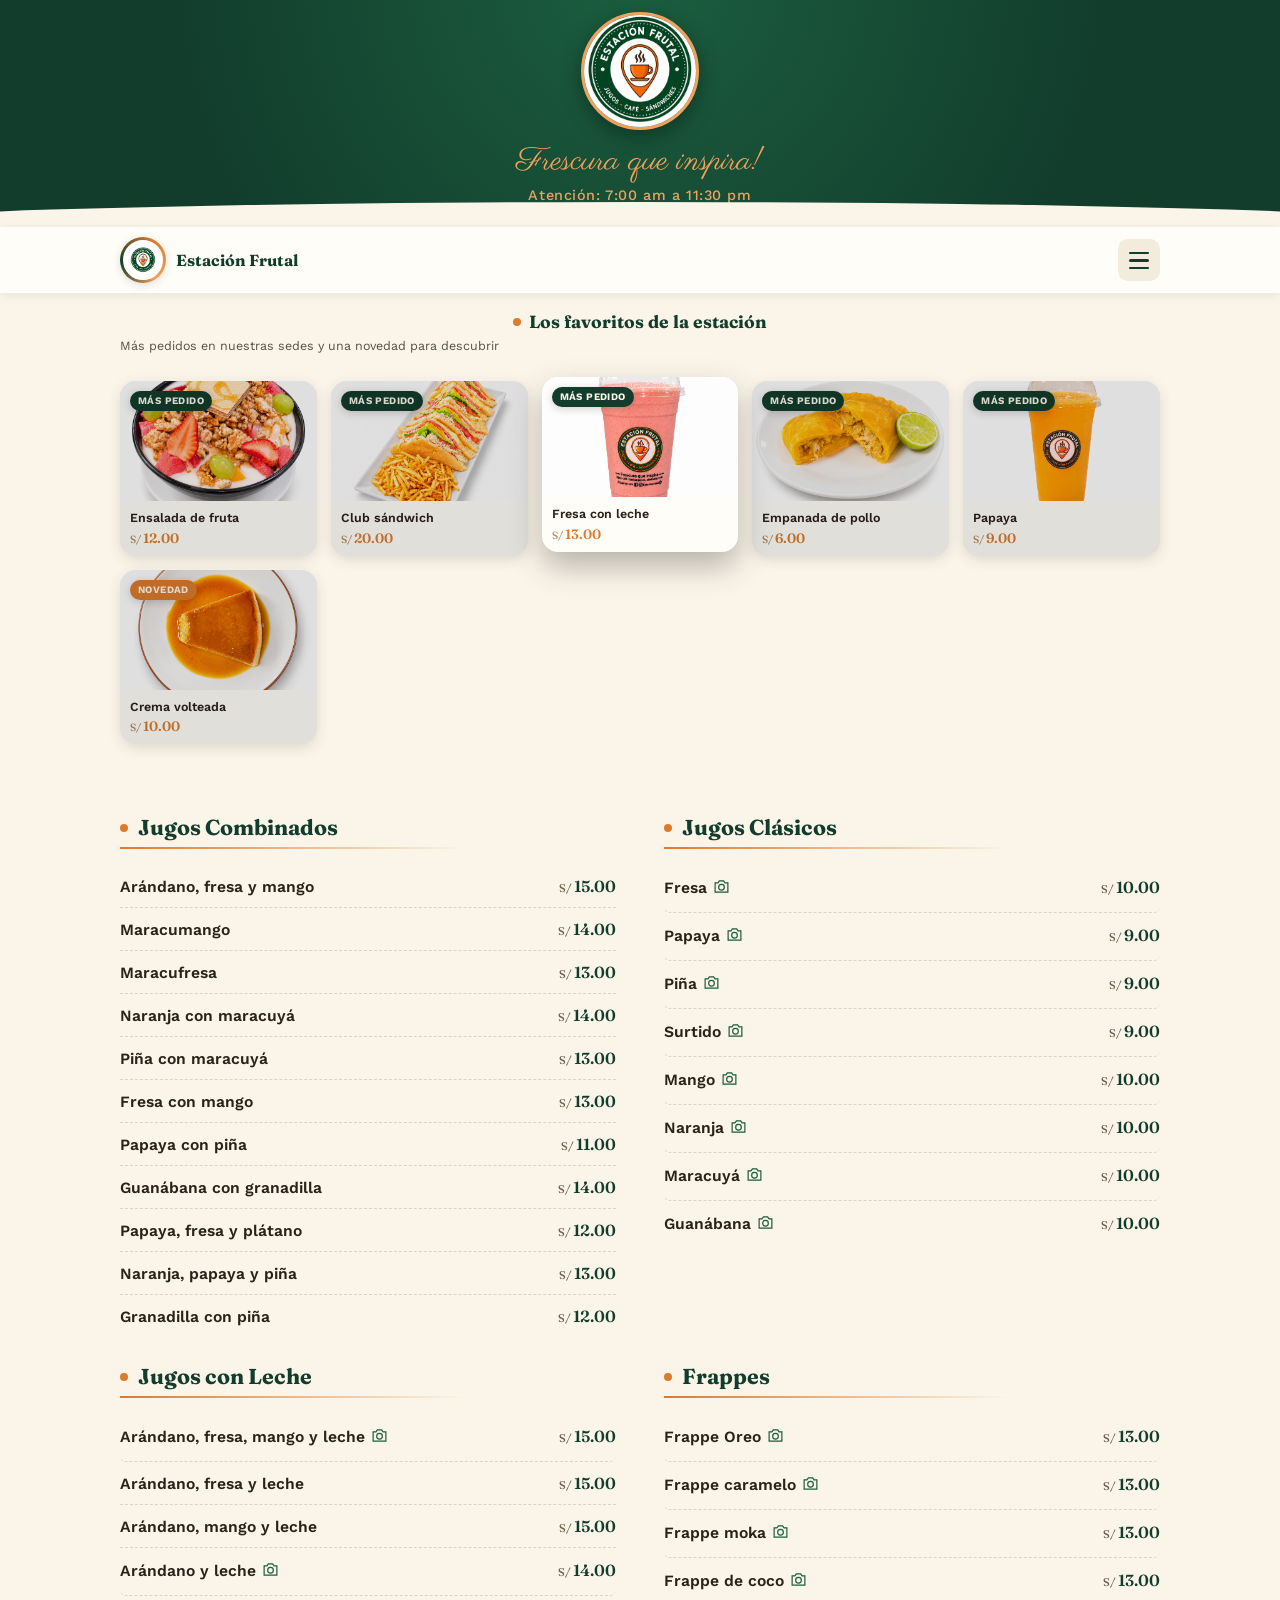
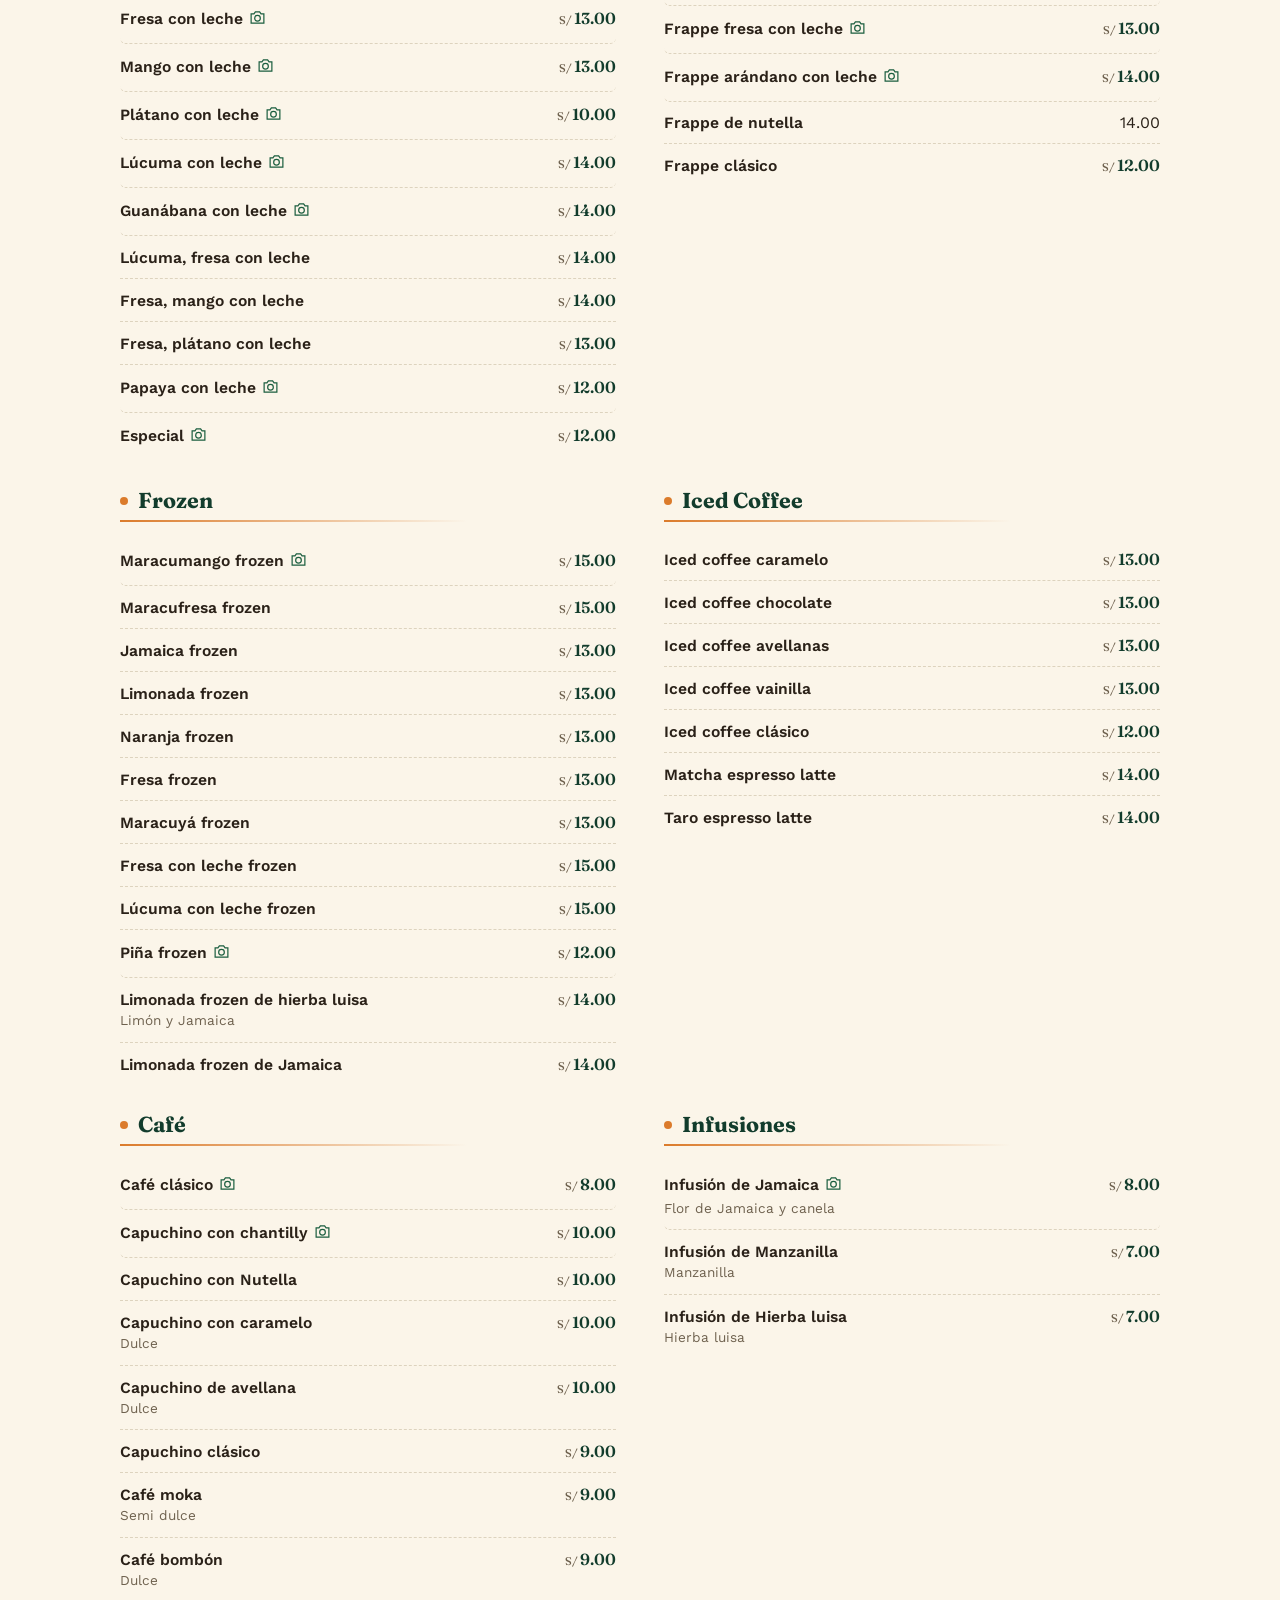
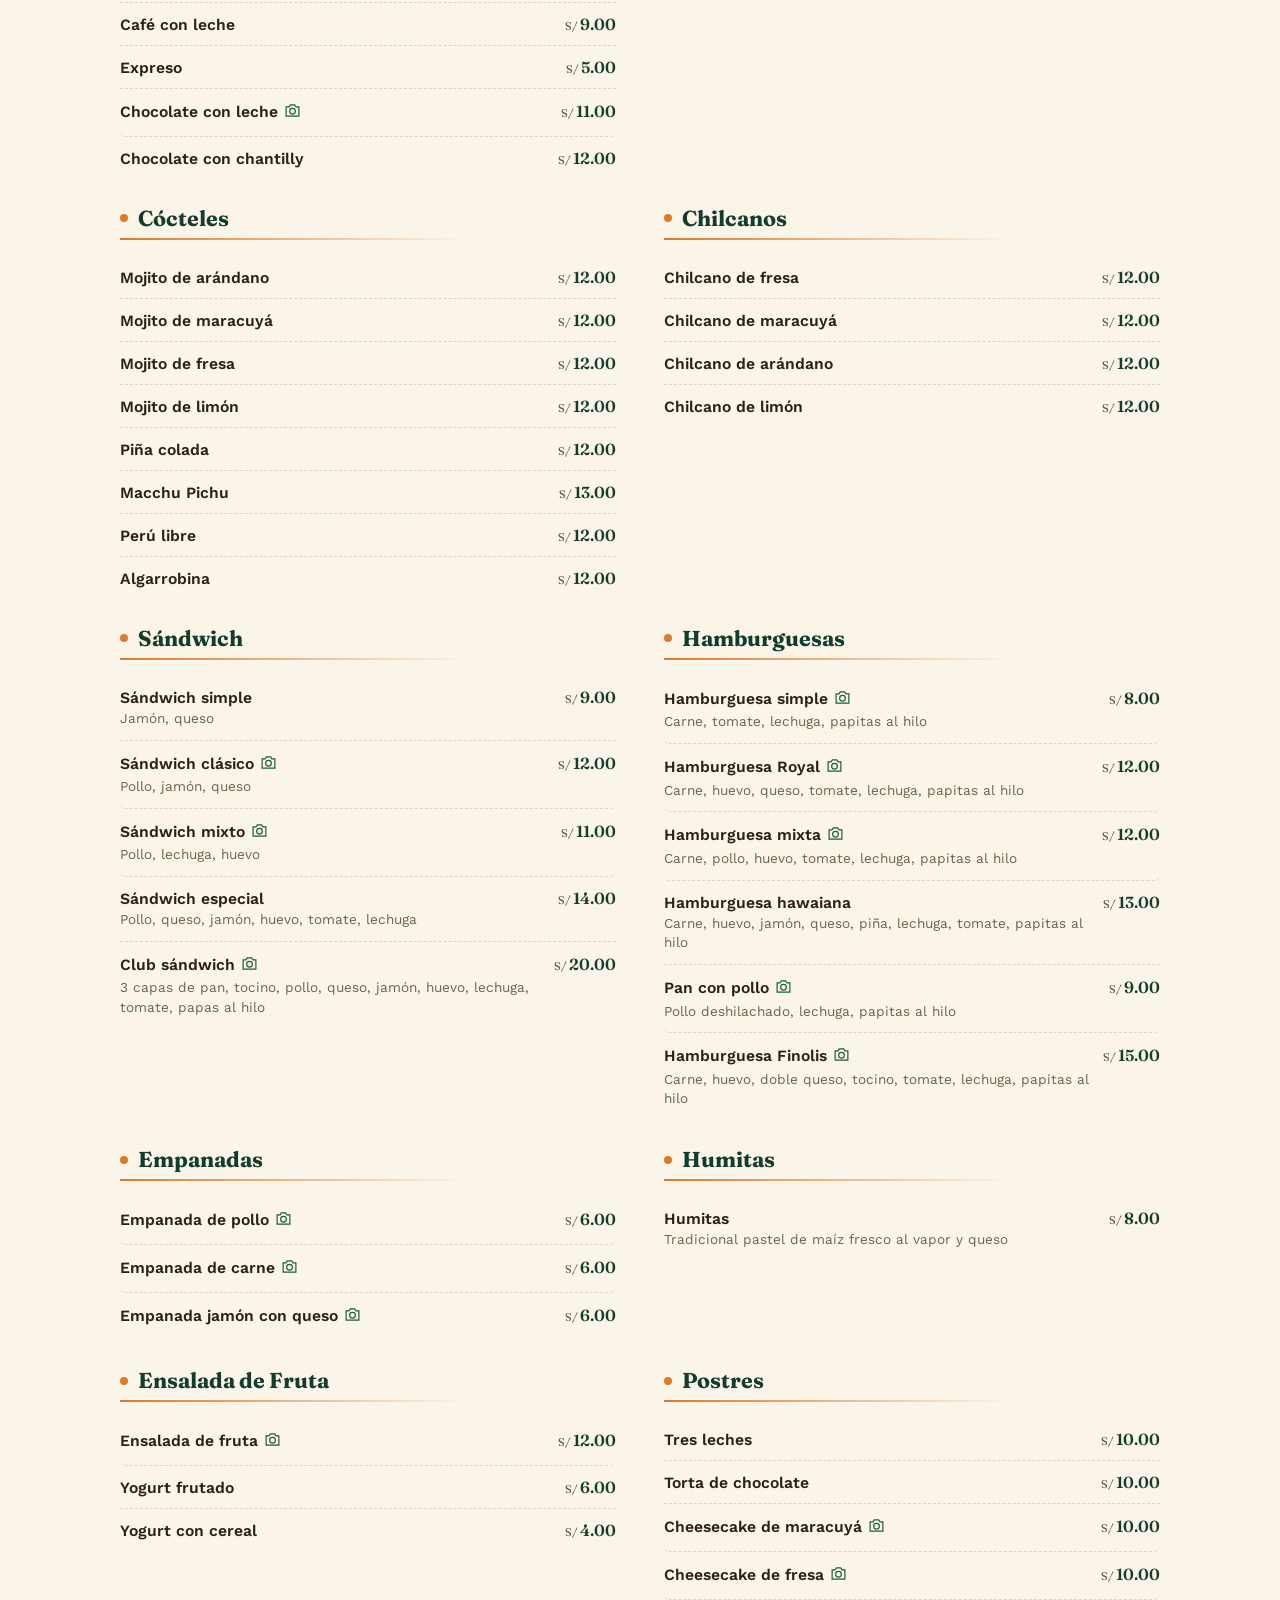
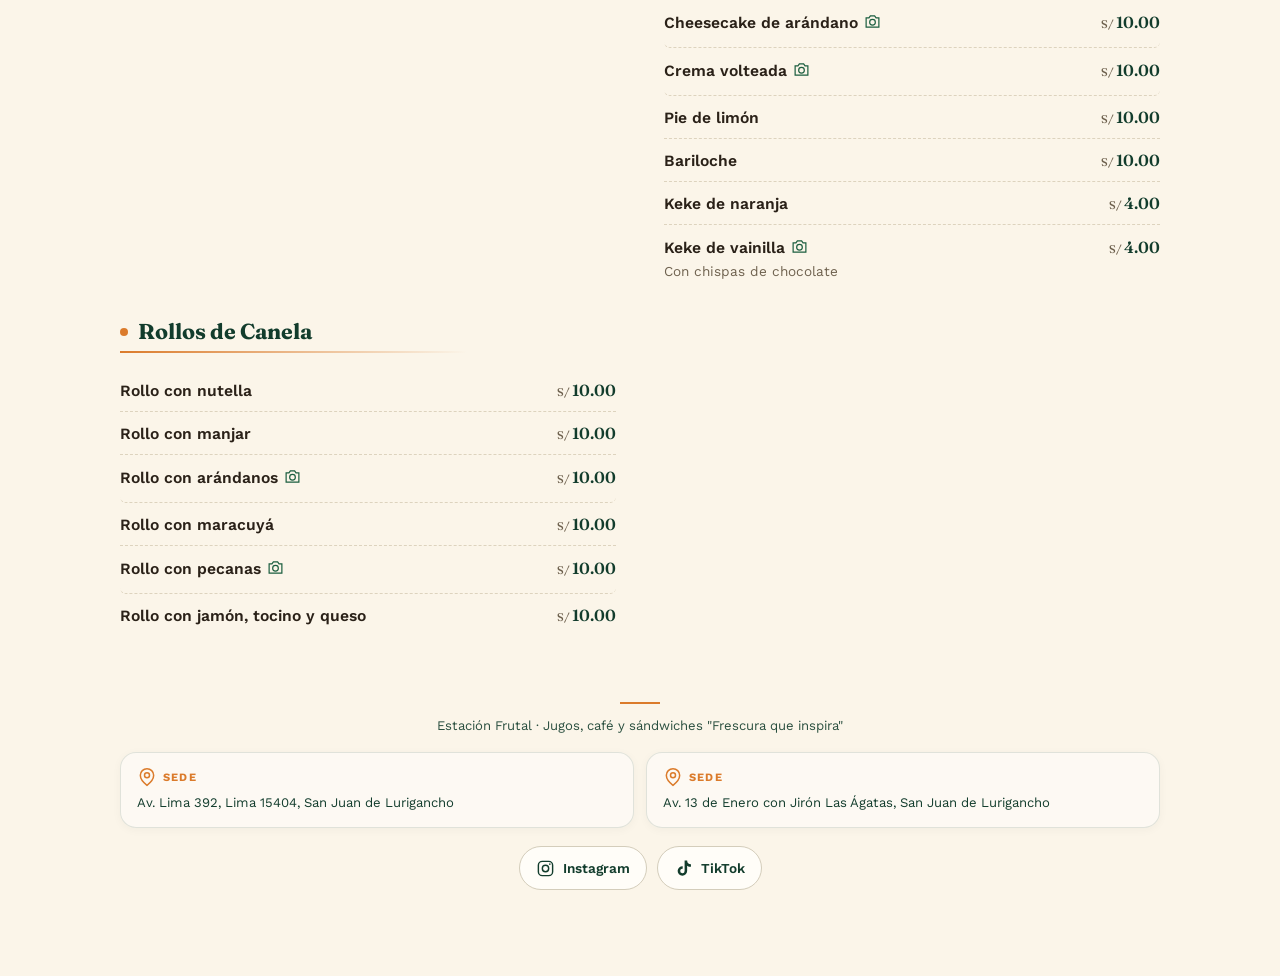
==== index.html @ 09338b0a "Destacados" ====
<!DOCTYPE html>
<html lang="es">
<head>
<meta charset="UTF-8">
<meta name="viewport" content="width=device-width, initial-scale=1.0">
<title>Estación Frutal — Menú</title>
<link rel="preconnect" href="https://fonts.googleapis.com">
<link rel="preconnect" href="https://fonts.gstatic.com" crossorigin>
<link href="https://fonts.googleapis.com/css2?family=Parisienne&family=Fraunces:ital,opsz,wght@0,9..144,400;0,9..144,600;0,9..144,700;1,9..144,500&family=Work+Sans:wght@400;500;600;700&display=swap" rel="stylesheet">
<link rel="stylesheet" href="menu.css">
</head>
<body>

<div class="hero">
  <img src="logo.jpeg" alt="Estación Frutal">
  <!-- <h1>Estación Frutal</h1> -->
  <p class="tag">Frescura que inspira!</p>
  <p class="hours">Atención: 7:00 am a 11:30 pm</p>
</div>

<div class="topbar">
  <div class="brand">
    <button class="highlights-launcher" id="openHighlights" type="button" aria-label="Abrir productos destacados de Estación Frutal" aria-haspopup="dialog" aria-controls="highlightsDialog" aria-expanded="false" title="Productos destacados"><img src="logo.jpeg" alt=""></button>
    <span>Estación Frutal</span>
  </div>
  <button class="hamburger" id="hamburgerBtn" aria-label="Abrir menú de categorías" aria-expanded="false" aria-controls="menuDrawer">
    <span></span><span></span><span></span>
  </button>
</div>

<div class="menu-overlay" id="menuOverlay"></div>

<aside class="menu-drawer" id="menuDrawer" role="dialog" aria-modal="true" aria-label="Categorías" inert>
  <div class="menu-drawer-head">
    <span>Categorías</span>
    <button id="closeDrawerBtn" aria-label="Cerrar menú">&times;</button>
  </div>
  <nav id="catnav">
    <div class="group-label">Bebidas</div>
    <a href="#jugos-combinados">Jugos Combinados</a>
    <a href="#jugos-clasicos">Jugos Clásicos</a>
    <a href="#jugos-leche">Jugos con Leche</a>
    <a href="#frappes">Frappes</a>
    <a href="#frozen">Frozen</a>
    <a href="#iced-coffee">Iced Coffee</a>
    <a href="#cafe">Café</a>
    <a href="#infusiones">Infusiones</a>
    <!-- <a href="#limonadas">Limonadas</a> -->
    <a href="#cocteles">Cócteles</a>
    <a href="#chilcanos">Chilcanos</a>
    <div class="group-label">Comida</div>
    <a href="#sandwich">Sándwich</a>
    <a href="#hamburguesas">Hamburguesas</a>
    <a href="#empanadas">Empanadas</a>
    <a href="#humitas">Humitas</a>
    <a href="#ensaladas">Ensaladas de Frutas</a>
    <div class="group-label">Dulces</div>
    <a href="#postres">Postres</a>
    <a href="#rollos">Rollos de Canela</a>
  </nav>
</aside>
<!-- Carrusel -->
<section class="carousel-section" aria-label="Más pedidos y una novedad">
  <h2>Los favoritos de la estación</h2>
  <p class="carousel-caption">Más pedidos en nuestras sedes y una novedad para descubrir</p>
  <div class="carousel">
    <div class="carousel-track" id="recoTrack">
      <a class="carousel-card" href="#ensaladas">
        <span class="carousel-card-badge" aria-hidden="true">Más pedido</span>
        <img src="./img/ensaladas/ensalada_fruta.png" alt="Ensalada de fruta">
        <div class="carousel-card-info">
          <div class="carousel-card-name">Ensalada de fruta</div>
          <div class="carousel-card-price">12.00</div>
        </div>
      </a>
      <a class="carousel-card" href="#sandwich">
        <span class="carousel-card-badge" aria-hidden="true">Más pedido</span>
        <img src="./img/sandwich/club_sandwich.png" alt="Club sándwich">
        <div class="carousel-card-info">
          <div class="carousel-card-name">Club sándwich</div>
          <div class="carousel-card-price">20.00</div>
        </div>
      </a>
      <a class="carousel-card" href="#jugos-leche">
        <span class="carousel-card-badge" aria-hidden="true">Más pedido</span>
        <img src="./img/jugos_con_leche/fresa_leche.png" alt="Fresa con leche">
        <div class="carousel-card-info">
          <div class="carousel-card-name">Fresa con leche</div>
          <div class="carousel-card-price">13.00</div>
        </div>
      </a>
      <a class="carousel-card" href="#empanadas">
        <span class="carousel-card-badge" aria-hidden="true">Más pedido</span>
        <img src="./img/empanadas/empanada_pollo.png" alt="Empanada de pollo">
        <div class="carousel-card-info">
          <div class="carousel-card-name">Empanada de pollo</div>
          <div class="carousel-card-price">6.00</div>
        </div>
      </a>
      <a class="carousel-card" href="#jugos-clasicos">
        <span class="carousel-card-badge" aria-hidden="true">Más pedido</span>
        <img src="./img/jugos_clasicos/papaya.png" alt="Papaya">
        <div class="carousel-card-info">
          <div class="carousel-card-name">Papaya</div>
          <div class="carousel-card-price">9.00</div>
        </div>
      </a>
      <a class="carousel-card" href="#postres">
        <span class="carousel-card-badge is-new" aria-hidden="true">Novedad</span>
        <img src="./img/postres/crema_volteada.png" alt="Crema volteada">
        <div class="carousel-card-info">
          <div class="carousel-card-name">Crema volteada</div>
          <div class="carousel-card-price">10.00</div>
        </div>
      </a>
    </div>
    <div class="carousel-dots" id="recoDots"></div>
  </div>
</section>

<main>

<section class="category" id="jugos-combinados">
  <h2>Jugos Combinados</h2>
  <div class="divider"></div>
  <!-- Arandano, Fresa y Mango -->
  <div class="item">
  <div class="item-info"><div class="item-name">Arándano, fresa y mango</div></div>
  <div class="item-price">15.00</div>
</div>
<!-- Maracumango -->
  <div class="item">
    <div class="item-info"><div class="item-name">Maracumango</div></div>
    <div class="item-price">14.00</div>
  </div>
  <!-- Maracufresa -->
  <div class="item">
    <div class="item-info"><div class="item-name">Maracufresa</div></div>
    <div class="item-price">13.00</div>
  </div>
  <div class="item">
    <div class="item-info"><div class="item-name">Naranja con maracuyá</div></div>
    <div class="item-price">14.00</div>
  </div>
  <div class="item">
    <div class="item-info"><div class="item-name">Piña con maracuyá</div></div>
    <div class="item-price">13.00</div>
  </div>
  <div class="item">
    <div class="item-info"><div class="item-name">Fresa con mango</div></div>
    <div class="item-price">13.00</div>
  </div>
  <div class="item">
    <div class="item-info"><div class="item-name">Papaya con piña</div></div>
    <div class="item-price">11.00</div>
  </div>
  <div class="item">
    <div class="item-info"><div class="item-name">Guanábana con granadilla</div></div>
    <div class="item-price">14.00</div>
  </div>
  <div class="item">
    <div class="item-info"><div class="item-name">Papaya, fresa y plátano</div></div>
    <div class="item-price">12.00</div>
  </div>
  <div class="item">
    <div class="item-info"><div class="item-name">Naranja, papaya y piña</div></div>
    <div class="item-price">13.00</div>
  </div>
  <div class="item">
    <div class="item-info"><div class="item-name">Granadilla con piña</div></div>
    <div class="item-price">12.00</div>
  </div>
</section>

<section class="category" id="jugos-clasicos">
  <h2>Jugos Clásicos</h2>
  <div class="divider"></div>
  <div class="item item-preview" data-images="img/jugos_clasicos/fresa.png">
    <div class="item-info"><div class="item-name">Fresa</div></div>
    <div class="item-price">10.00</div>
  </div>
  <div class="item item-preview" data-images="img/jugos_clasicos/papaya.png">
    <div class="item-info"><div class="item-name">Papaya</div></div>
    <div class="item-price">9.00</div>
  </div>
  <div class="item item-preview" data-images="img/jugos_clasicos/pina.png">
    <div class="item-info"><div class="item-name">Piña</div></div>
    <div class="item-price">9.00</div>
  </div>
  <div class="item item-preview" data-images="img/jugos_clasicos/surtido.png">
    <div class="item-info"><div class="item-name">Surtido</div></div>
    <div class="item-price">9.00</div>
  </div>
  <div class="item item-preview" data-images="img/jugos_clasicos/mango.png">
    <div class="item-info"><div class="item-name">Mango</div></div>
    <div class="item-price">10.00</div>
  </div>
  <div class="item item-preview" data-images="img/jugos_clasicos/naranja.png">
    <div class="item-info"><div class="item-name">Naranja</div></div>
    <div class="item-price">10.00</div>
  </div>
  <div class="item item-preview" data-images="img/jugos_clasicos/maracuya.png">
    <div class="item-info"><div class="item-name">Maracuyá</div></div>
    <div class="item-price">10.00</div>
  </div>
  <div class="item item-preview" data-images="img/jugos_clasicos/guanabana.png">
    <div class="item-info"><div class="item-name">Guanábana</div></div>
    <div class="item-price">10.00</div>
  </div>
</section>

<section class="category" id="jugos-leche">
  <h2>Jugos con Leche</h2>
  <div class="divider"></div>
  <div class="item item-preview active" data-images="img/jugos_con_leche/arandano_fresa_mango_leche.png">
    <div class="item-info"><div class="item-name">Arándano, fresa, mango y leche</div></div>
    <div class="item-price">15.00</div>
  </div>
  <div class="item ">
    <div class="item-info"><div class="item-name">Arándano, fresa y leche</div></div>
    <div class="item-price">15.00</div>
  </div>
  <div class="item">
    <div class="item-info"><div class="item-name">Arándano, mango y leche</div></div>
    <div class="item-price">15.00</div>
  </div>
  <div class="item item-preview active" data-images="img/jugos_con_leche/arandano_leche.png">
    <div class="item-info"><div class="item-name">Arándano y leche</div></div>
    <div class="item-price">14.00</div>
  </div>
  <div class="item item-preview active" data-images="img/jugos_con_leche/fresa_leche.png">
    <div class="item-info"><div class="item-name">Fresa con leche</div></div>
    <div class="item-price">13.00</div>
  </div>
  <div class="item item-preview active" data-images="img/jugos_con_leche/mango_leche.png">
    <div class="item-info"><div class="item-name">Mango con leche</div></div>
    <div class="item-price">13.00</div>
  </div>
  <div class="item item-preview active" data-images="img/jugos_con_leche/platano_leche.png">
    <div class="item-info"><div class="item-name">Plátano con leche</div></div>
    <div class="item-price">10.00</div>
  </div>
  <div class="item item-preview active" data-images="img/jugos_con_leche/lucuma_leche.png">
    <div class="item-info"><div class="item-name">Lúcuma con leche</div></div>
    <div class="item-price">14.00</div>
  </div>
  <div class="item item-preview active" data-images="img/jugos_con_leche/guanabana_leche.png">
    <div class="item-info"><div class="item-name">Guanábana con leche</div></div>
    <div class="item-price">14.00</div>
  </div>
  <div class="item">
    <div class="item-info"><div class="item-name">Lúcuma, fresa con leche</div></div>
    <div class="item-price">14.00</div>
  </div>
  <div class="item">
    <div class="item-info"><div class="item-name">Fresa, mango con leche</div></div>
    <div class="item-price">14.00</div>
  </div>
  <div class="item">
    <div class="item-info"><div class="item-name">Fresa, plátano con leche</div></div>
    <div class="item-price">13.00</div>
  </div>
  <div class="item item-preview active" data-images="img/jugos_con_leche/papaya_leche.png">
    <div class="item-info"><div class="item-name">Papaya con leche</div></div>
    <div class="item-price">12.00</div>
  </div>
  <div class="item item-preview active" data-images="img/jugos_con_leche/especial.png">
    <div class="item-info"><div class="item-name">Especial</div></div>
    <div class="item-price">12.00</div>
  </div>
</section>

<section class="category" id="frappes">
  <h2>Frappes</h2>
  <div class="divider"></div>
  <div class="item item-preview" data-images="img/frappes/frappe_oreo.png">
    <div class="item-info"><div class="item-name">Frappe Oreo</div></div>
    <div class="item-price">13.00</div>
  </div>
  <div class="item item-preview" data-images="img/frappes/frappe_caramelo.png">
    <div class="item-info"><div class="item-name">Frappe caramelo</div></div>
    <div class="item-price">13.00</div>
  </div>
  <div class="item item-preview" data-images="img/frappes/frappe_moka.png">
    <div class="item-info"><div class="item-name">Frappe moka</div></div>
    <div class="item-price">13.00</div>
  </div>
  <div class="item item-preview" data-images="img/frappes/frappe_coco.png">
    <div class="item-info"><div class="item-name">Frappe de coco</div></div>
    <div class="item-price">13.00</div>
  </div>
  <div class="item item-preview" data-images="img/frappes/frappe_fresa_leche.png">
    <div class="item-info"><div class="item-name">Frappe fresa con leche</div></div>
    <div class="item-price">13.00</div>
  </div>
  <div class="item item-preview" data-images="img/frappes/frappe_arandano_leche.png">
    <div class="item-info"><div class="item-name">Frappe arándano con leche</div></div>
    <div class="item-price">14.00</div>
  </div>
  <div class="item">
    <div class="item-info"><div class="item-name">Frappe de nutella</div></div>
    <div class="itemIn-price">14.00</div>
  </div>
  <div class="item">
    <div class="item-info"><div class="item-name">Frappe clásico</div></div>
    <div class="item-price">12.00</div>
  </div>
</section>

<section class="category" id="frozen">
  <h2>Frozen</h2>
  <div class="divider"></div>
  <div class="item item-preview" data-images="img/frozen/frozen_maracumango.png">
    <div class="item-info"><div class="item-name">Maracumango frozen</div></div>
    <div class="item-price">15.00</div>
  </div>
  <div class="item">
    <div class="item-info"><div class="item-name">Maracufresa frozen</div></div>
    <div class="item-price">15.00</div>
  </div>
  <div class="item">
    <div class="item-info"><div class="item-name">Jamaica frozen</div></div>
    <div class="item-price">13.00</div>
  </div>
  <div class="item">
    <div class="item-info"><div class="item-name">Limonada frozen</div></div>
    <div class="item-price">13.00</div>
  </div>
  <div class="item">
    <div class="item-info"><div class="item-name">Naranja frozen</div></div>
    <div class="item-price">13.00</div>
  </div>
  <div class="item">
    <div class="item-info"><div class="item-name">Fresa frozen</div></div>
    <div class="item-price">13.00</div>
  </div>
  <div class="item">
    <div class="item-info"><div class="item-name">Maracuyá frozen</div></div>
    <div class="item-price">13.00</div>
  </div>
  <div class="item">
    <div class="item-info"><div class="item-name">Fresa con leche frozen</div></div>
    <div class="item-price">15.00</div>
  </div>
  <div class="item">
    <div class="item-info"><div class="item-name">Lúcuma con leche frozen</div></div>
    <div class="item-price">15.00</div>
  </div>
  <!-- Piña Frozen -->
  <div class="item item-preview" data-images="img/frozen/frozen_pina.png">
    <div class="item-info"><div class="item-name">Piña frozen</div></div>
    <div class="item-price">12.00</div>
  </div>
  <!-- Limonada frozen de hierba luisa -->
  <div class="item">
    <div class="item-info"><div class="item-name">Limonada frozen de hierba luisa</div>
      <div class="item-desc">Limón y Jamaica</div>
    </div>
    <div class="item-price">14.00</div>
  </div>
  <!-- Limonada frozen de Jamaica -->
  <div class="item">
    <div class="item-info"><div class="item-name">Limonada frozen de Jamaica</div></div>
    <div class="item-price">14.00</div>
  </div>
</section>

<section class="category" id="iced-coffee">
  <h2>Iced Coffee</h2>
  <div class="divider"></div>
  <div class="item">
    <div class="item-info"><div class="item-name">Iced coffee caramelo</div></div>
    <div class="item-price">13.00</div>
  </div>
  <div class="item">
    <div class="item-info"><div class="item-name">Iced coffee chocolate</div></div>
    <div class="item-price">13.00</div>
  </div>
  <div class="item">
    <div class="item-info"><div class="item-name">Iced coffee avellanas</div></div>
    <div class="item-price">13.00</div>
  </div>
  <div class="item">
    <div class="item-info"><div class="item-name">Iced coffee vainilla</div></div>
    <div class="item-price">13.00</div>
  </div>
  <div class="item">
    <div class="item-info"><div class="item-name">Iced coffee clásico</div></div>
    <div class="item-price">12.00</div>
  </div>
  <div class="item">
    <div class="item-info"><div class="item-name">Matcha espresso latte</div></div>
    <div class="item-price">14.00</div>
  </div>
  <div class="item">
    <div class="item-info"><div class="item-name">Taro espresso latte</div></div>
    <div class="item-price">14.00</div>
  </div>
</section>

<section class="category" id="cafe">
  <h2>Café</h2>
  <div class="divider"></div>
  <div class="item item-preview" data-images="img/cafe/cafe_clasico.png">
    <div class="item-info"><div class="item-name">Café clásico</div></div>
    <div class="item-price">8.00</div>
  </div>
  <div class="item item-preview" data-images="img/cafe/capuccino_chantilly.png">
    <div class="item-info"><div class="item-name">Capuchino con chantilly</div></div>
    <div class="item-price">10.00</div>
  </div>
  <div class="item">
    <div class="item-info"><div class="item-name">Capuchino con Nutella</div></div>
    <div class="item-price">10.00</div>
  </div>
  <div class="item">
    <div class="item-info"><div class="item-name">Capuchino con caramelo</div><div class="item-desc">Dulce</div></div>
    <div class="item-price">10.00</div>
  </div>
  <div class="item">
    <div class="item-info"><div class="item-name">Capuchino de avellana</div><div class="item-desc">Dulce</div></div>
    <div class="item-price">10.00</div>
  </div>
  <div class="item">
    <div class="item-info"><div class="item-name">Capuchino clásico</div></div>
    <div class="item-price">9.00</div>
  </div>
  <div class="item">
    <div class="item-info"><div class="item-name">Café moka</div><div class="item-desc">Semi dulce</div></div>
    <div class="item-price">9.00</div>
  </div>
  <div class="item">
    <div class="item-info"><div class="item-name">Café bombón</div><div class="item-desc">Dulce</div></div>
    <div class="item-price">9.00</div>
  </div>
  <div class="item">
    <div class="item-info"><div class="item-name">Café con leche</div></div>
    <div class="item-price">9.00</div>
  </div>
  <div class="item">
    <div class="item-info"><div class="item-name">Expreso</div></div>
    <div class="item-price">5.00</div>
  </div>
  <div class="item item-preview" data-images="img/cafe/chocolate_leche.png">
    <div class="item-info"><div class="item-name">Chocolate con leche</div></div>
    <div class="item-price">11.00</div>
  </div>
  <div class="item">
    <div class="item-info"><div class="item-name">Chocolate con chantilly</div></div>
    <div class="item-price">12.00</div>
  </div>
</section>

<section class="category" id="infusiones">
  <h2>Infusiones</h2>
  <div class="divider"></div>
  <div class="item item-preview" data-images="img/cafe/infusion_jamaica.png">
    <div class="item-info"><div class="item-name">Infusión de Jamaica</div>
      <div class="item-desc">Flor de Jamaica y canela</div>
    </div>
    <div class="item-price">8.00</div>
  </div>
  <div class="item">
    <div class="item-info"><div class="item-name">Infusión de Manzanilla</div><div class="item-desc">Manzanilla</div></div>
    <div class="item-price">7.00</div>
  </div>
  <div class="item">
    <div class="item-info"><div class="item-name">Infusión de Hierba luisa</div><div class="item-desc">Hierba luisa</div></div>
    <div class="item-price">7.00</div>
  </div>
</section>

<!-- <section class="category" id="limonadas">
  <h2>Limonadas Refrescantes</h2>
  <div class="divider"></div>
  <div class="item">
    <div class="item-info"><div class="item-name">Limonada con jamaica</div></div>
    <div class="item-price">13.00</div>
  </div>
  <div class="item">
    <div class="item-info"><div class="item-name">Limonada clásica</div></div>
    <div class="item-price">10.00</div>
  </div>
  <div class="item">
    <div class="item-info"><div class="item-name">Limonada con hierba luisa</div></div>
    <div class="item-price">13.00</div>
  </div>
</section> -->

<section class="category" id="cocteles">
  <h2>Cócteles</h2>
  <div class="divider"></div>
  <div class="item">
    <div class="item-info"><div class="item-name">Mojito de arándano</div></div>
    <div class="item-price">12.00</div>
  </div>
  <div class="item">
    <div class="item-info"><div class="item-name">Mojito de maracuyá</div></div>
    <div class="item-price">12.00</div>
  </div>
  <div class="item">
    <div class="item-info"><div class="item-name">Mojito de fresa</div></div>
    <div class="item-price">12.00</div>
  </div>
  <div class="item">
    <div class="item-info"><div class="item-name">Mojito de limón</div></div>
    <div class="item-price">12.00</div>
  </div>
  <div class="item">
    <div class="item-info"><div class="item-name">Piña colada</div></div>
    <div class="item-price">12.00</div>
  </div>
  <div class="item">
    <div class="item-info"><div class="item-name">Macchu Pichu</div></div>
    <div class="item-price">13.00</div>
  </div>
  <div class="item">
    <div class="item-info"><div class="item-name">Perú libre</div></div>
    <div class="item-price">12.00</div>
  </div>
  <div class="item">
    <div class="item-info"><div class="item-name">Algarrobina</div></div>
    <div class="item-price">12.00</div>
  </div>
</section>

<section class="category" id="chilcanos">
  <h2>Chilcanos</h2>
  <div class="divider"></div>
  <div class="item">
    <div class="item-info"><div class="item-name">Chilcano de fresa</div></div>
    <div class="item-price">12.00</div>
  </div>
  <div class="item">
    <div class="item-info"><div class="item-name">Chilcano de maracuyá</div></div>
    <div class="item-price">12.00</div>
  </div>
  <div class="item">
    <div class="item-info"><div class="item-name">Chilcano de arándano</div></div>
    <div class="item-price">12.00</div>
  </div>
  <div class="item">
    <div class="item-info"><div class="item-name">Chilcano de limón</div></div>
    <div class="item-price">12.00</div>
  </div>
</section>

<section class="category" id="sandwich">
  <h2>Sándwich</h2>
  <div class="divider"></div>
  <div class="item">
    <div class="item-info"><div class="item-name">Sándwich simple</div><div class="item-desc">Jamón, queso</div></div>
    <div class="item-price">9.00</div>
  </div>
  <div class="item item-preview" data-images="img/sandwich/sandwich_clasico.png">
    <div class="item-info"><div class="item-name">Sándwich clásico</div><div class="item-desc">Pollo, jamón, queso</div></div>
    <div class="item-price">12.00</div>
  </div>
  <div class="item item-preview" data-images="img/sandwich/sandwich_mixto.png">
    <div class="item-info"><div class="item-name">Sándwich mixto</div><div class="item-desc">Pollo, lechuga, huevo</div></div>
    <div class="item-price">11.00</div>
  </div>
  <div class="item">
    <div class="item-info"><div class="item-name">Sándwich especial</div><div class="item-desc">Pollo, queso, jamón, huevo, tomate, lechuga</div></div>
    <div class="item-price">14.00</div>
  </div>
  <div class="item item-preview" data-images="img/sandwich/club_sandwich.png">
    <div class="item-info"><div class="item-name">Club sándwich</div><div class="item-desc">3 capas de pan, tocino, pollo, queso, jamón, huevo, lechuga, tomate, papas al hilo</div></div>
    <div class="item-price">20.00</div>
  </div>
</section>

<section class="category" id="hamburguesas">
  <h2>Hamburguesas</h2>
  <div class="divider"></div>
  <div class="item item-preview" data-images="img/hamburguesas/hamburguesa_simple.png">
    <div class="item-info"><div class="item-name">Hamburguesa simple</div>
    <div class="item-desc">Carne, tomate, lechuga, papitas al hilo</div></div>
    <div class="item-price">8.00</div>
  </div>
  <div class="item item-preview" data-images="img/hamburguesas/hamburguesa_royal.png">
    <div class="item-info"><div class="item-name">Hamburguesa Royal</div>
    <div class="item-desc">Carne, huevo, queso, tomate, lechuga, papitas al hilo</div></div>
    <div class="item-price">12.00</div>
  </div>
  <div class="item item-preview" data-images="img/hamburguesas/hamburguesa_mixta.png">
    <div class="item-info"><div class="item-name">Hamburguesa mixta</div>
    <div class="item-desc">Carne, pollo, huevo, tomate, lechuga, papitas al hilo</div></div>
    <div class="item-price">12.00</div>
  </div>
  <div class="item">
    <div class="item-info"><div class="item-name">Hamburguesa hawaiana</div>
    <div class="item-desc">Carne, huevo, jamón, queso, piña, lechuga, tomate, papitas al hilo</div></div>
    <div class="item-price">13.00</div>
  </div>
  <div class="item item-preview" data-images="img/hamburguesas/pan_con_pollo.png">
    <div class="item-info"><div class="item-name">Pan con pollo</div>
    <div class="item-desc">Pollo deshilachado, lechuga, papitas al hilo</div></div>
    <div class="item-price">9.00</div>
  </div>
  <div class="item item-preview" data-images="img/hamburguesas/hamburguesa_finolis.png">
    <div class="item-info"><div class="item-name">Hamburguesa Finolis</div>
    <div class="item-desc">Carne, huevo, doble queso, tocino, tomate, lechuga, papitas al hilo</div></div>
    <div class="item-price">15.00</div>
  </div>
</section>

<section class="category" id="empanadas">
  <h2>Empanadas</h2>
  <div class="divider"></div>
  <div class="item item-preview" data-images="img/empanadas/empanada_pollo.png">
    <div class="item-info"><div class="item-name">Empanada de pollo</div></div>
    <div class="item-price">6.00</div>
  </div>
  <div class="item item-preview" data-images="img/empanadas/empanada_carne.png">
    <div class="item-info"><div class="item-name">Empanada de carne</div></div>
    <div class="item-price">6.00</div>
  </div>
  <div class="item item-preview" data-images="img/empanadas/empanada_jamon_queso.png">
    <div class="item-info"><div class="item-name">Empanada jamón con queso</div></div>
    <div class="item-price">6.00</div>
  </div>
  </section>

  <section class="category" id="humitas">
    <h2>Humitas</h2>
    <div class="divider"></div>
    <div class="item">
    <div class="item-info"><div class="item-name">Humitas</div>
    <div class="item-desc">Tradicional pastel de maíz fresco al vapor y queso</div></div>
    <div class="item-price">8.00</div>
  </div>
  </section>

  <section class="category" id="ensaladas">
  <h2>Ensalada de Fruta</h2>
  <div class="divider"></div>
  <div class="item item-preview" data-images="img/ensaladas/ensalada_fruta.png">
    <div class="item-info"><div class="item-name">Ensalada de fruta</div></div>
    <div class="item-price">12.00</div>
  </div>
  <div class="item">
    <div class="item-info"><div class="item-name">Yogurt frutado</div></div>
    <div class="item-price">6.00</div>
  </div>
  <div class="item">
    <div class="item-info"><div class="item-name">Yogurt con cereal</div></div>
    <div class="item-price">4.00</div>
  </div>
</section>

<section class="category" id="postres">
  <h2>Postres</h2>
  <div class="divider"></div>
  <div class="item">
    <div class="item-info"><div class="item-name">Tres leches</div></div>
    <div class="item-price">10.00</div>
  </div>
  <div class="item">
    <div class="item-info"><div class="item-name">Torta de chocolate</div></div>
    <div class="item-price">10.00</div>
  </div>
  <div class="item item-preview" data-images="img/postres/cheesecake_maracuya.png">
    <div class="item-info"><div class="item-name">Cheesecake de maracuyá</div></div>
    <div class="item-price">10.00</div>
  </div>
  <div class="item item-preview" data-images="img/postres/cheesecake_fresa.png">
    <div class="item-info"><div class="item-name">Cheesecake de fresa</div></div>
    <div class="item-price">10.00</div>
  </div>
  <div class="item item-preview" data-images="img/postres/cheesecake_arandano.png">
    <div class="item-info"><div class="item-name">Cheesecake de arándano</div></div>
    <div class="item-price">10.00</div>
  </div>
  <div class="item item-preview" data-images="img/postres/crema_volteada.png">
    <div class="item-info"><div class="item-name">Crema volteada</div></div>
    <div class="item-price">10.00</div>
  </div>
  <div class="item">
    <div class="item-info"><div class="item-name">Pie de limón</div></div>
    <div class="item-price">10.00</div>
  </div>
  <div class="item">
    <div class="item-info"><div class="item-name">Bariloche</div></div>
    <div class="item-price">10.00</div>
  </div>
  <div class="item item">
    <div class="item-info"><div class="item-name">Keke de naranja</div></div>
    <div class="item-price">4.00</div>
  </div>
  <div class="item item-preview" data-images="img/postres/keke_vainilla.png">
    <div class="item-info"><div class="item-name">Keke de vainilla</div>
    <div class="item-desc">Con chispas de chocolate</div></div>
    <div class="item-price">4.00</div>
  </div>
</section>

<section class="category" id="rollos">
  <h2>Rollos de Canela</h2>
  <div class="divider"></div>
  <div class="item">
    <div class="item-info"><div class="item-name">Rollo con nutella</div></div>
    <div class="item-price">10.00</div>
  </div>
  <div class="item">
    <div class="item-info"><div class="item-name">Rollo con manjar</div></div>
    <div class="item-price">10.00</div>
  </div>
  <div class="item item-preview" data-images="img/rollos/rollito_arandano.png">
    <div class="item-info"><div class="item-name">Rollo con arándanos</div></div>
    <div class="item-price">10.00</div>
  </div>
  <div class="item">
    <div class="item-info"><div class="item-name">Rollo con maracuyá</div></div>
    <div class="item-price">10.00</div>
  </div>
  <div class="item item-preview" data-images="img/rollos/rollito_pecanas.png">
    <div class="item-info"><div class="item-name">Rollo con pecanas</div></div>
    <div class="item-price">10.00</div>
  </div>
  <div class="item">
    <div class="item-info"><div class="item-name">Rollo con jamón, tocino y queso</div></div>
    <div class="item-price">10.00</div>
  </div>
</section>

</main>

<footer>
  <div class="fline"></div>
  <p class="footer-intro">Estación Frutal · Jugos, café y sándwiches "Frescura que inspira"</p>
  <div class="store-locations" aria-label="Direcciones de los locales">
    <a class="store-card" href="https://www.google.com/maps/search/?api=1&amp;query=Av.%20Lima%20392%2C%20Lima%2015404%2C%20San%20Juan%20de%20Lurigancho%2C%20Per%C3%BA" target="_blank" rel="noopener noreferrer" aria-label="Ver ubicación de Av. Lima 392, Lima 15404, San Juan de Lurigancho en Google Maps (abre en otra pestaña)">
      <span class="store-label"><svg viewBox="0 0 24 24" fill="none" stroke="currentColor" stroke-width="1.8" aria-hidden="true" focusable="false"><path d="M20 10c0 6-8 12-8 12S4 16 4 10a8 8 0 1 1 16 0Z"/><circle cx="12" cy="10" r="3"/></svg>Sede</span>
      <p>Av. Lima 392, Lima 15404, San Juan de Lurigancho</p>
    </a>
    <a class="store-card" href="https://www.google.com/maps/search/?api=1&amp;query=Av.%2013%20de%20Enero%20con%20Jir%C3%B3n%20Las%20%C3%81gatas%2C%20San%20Juan%20de%20Lurigancho%2C%20Per%C3%BA" target="_blank" rel="noopener noreferrer" aria-label="Ver ubicación de Av. 13 de Enero con Jirón Las Ágatas, San Juan de Lurigancho en Google Maps (abre en otra pestaña)">
      <span class="store-label"><svg viewBox="0 0 24 24" fill="none" stroke="currentColor" stroke-width="1.8" aria-hidden="true" focusable="false"><path d="M20 10c0 6-8 12-8 12S4 16 4 10a8 8 0 1 1 16 0Z"/><circle cx="12" cy="10" r="3"/></svg>Sede</span>
      <p>Av. 13 de Enero con Jirón Las Ágatas, San Juan de Lurigancho</p>
    </a>
  </div>
  <nav class="social-links" aria-label="Redes sociales">
    <a href="https://www.instagram.com/estacionfrutal1/" target="_blank" rel="noopener noreferrer" aria-label="Instagram de Estación Frutal (abre en otra pestaña)">
      <svg viewBox="0 0 24 24" fill="none" stroke="currentColor" stroke-width="1.8" aria-hidden="true" focusable="false"><rect x="3" y="3" width="18" height="18" rx="5"/><circle cx="12" cy="12" r="4"/><circle cx="17.5" cy="6.5" r="1" fill="currentColor" stroke="none"/></svg>
      <span>Instagram</span>
    </a>
    <a href="https://www.tiktok.com/@estacionfrutal" target="_blank" rel="noopener noreferrer" aria-label="TikTok de Estación Frutal (abre en otra pestaña)">
      <svg viewBox="0 0 24 24" fill="currentColor" aria-hidden="true" focusable="false"><path d="M16.6 2h-3.2v13.2a2.8 2.8 0 1 1-2.4-2.8V9.1a6 6 0 1 0 5.6 6V8.4a8.2 8.2 0 0 0 4.8 1.5V6.7A4.8 4.8 0 0 1 16.6 2Z"/></svg>
      <span>TikTok</span>
    </a>
  </nav>
</footer>

<dialog class="highlights-dialog" id="highlightsDialog" aria-labelledby="highlightsTitle">
  <div class="highlights-shell">
    <header class="highlights-header">
      <div>
        <p class="highlights-kicker">PRODUCTOS DESTACADOS</p>
        <h2 id="highlightsTitle">Estación Frutal</h2>
      </div>
      <button class="highlights-close" id="closeHighlights" type="button" aria-label="Cerrar productos destacados" autofocus>&times;</button>
    </header>
    <div class="highlights-albums" id="highlightsAlbums" role="group" aria-label="Álbumes destacados"></div>
    <section class="highlight-story" aria-label="Fotos destacadas">
      <div class="highlight-progress" id="highlightProgress" aria-hidden="true"></div>
      <div class="highlight-stage" id="highlightStage" role="region" aria-label="Historia destacada" aria-live="polite">
        <button class="highlight-nav highlight-previous" id="highlightPrevious" type="button" aria-label="Foto anterior">&#8249;</button>
        <img id="highlightImage" alt="" decoding="async">
        <button class="highlight-nav highlight-next" id="highlightNext" type="button" aria-label="Foto siguiente">&#8250;</button>
      </div>
      <div class="highlight-caption-row">
        <p id="highlightCaption"></p>
        <span id="highlightCount" aria-live="polite"></span>
      </div>
      <div class="highlight-thumbnails" id="highlightThumbnails" role="group" aria-label="Elegir foto destacada"></div>
    </section>
    <p class="highlight-help">Desliza las fotos o usa las flechas para recorrerlas.</p>
  </div>
</dialog>
<dialog class="product-sheet" id="productSheet" aria-labelledby="previewName" aria-describedby="previewDescription previewNote">
  <div class="sheet-handle" aria-hidden="true"></div>
  <button class="sheet-close" type="button" aria-label="Cerrar vista del producto" autofocus>&times;</button>
  <div class="preview-gallery" id="previewGallery" role="region" aria-label="Fotografías del producto" tabindex="0"></div>
  <div class="preview-dots" id="previewDots" aria-label="Elegir fotografía" hidden></div>
  <div class="preview-content">
    <p class="preview-category" id="previewCategory"></p>
    <div class="preview-heading"><h2 id="previewName"></h2><p class="preview-price" id="previewPrice"></p></div>
    <p id="previewDescription"></p>
    <p class="preview-note" id="previewNote">Imagen referencial</p>
  </div>
</dialog>
<script src="menu.js" defer></script>

</body>
</html>
---- menu.css ----
:root{
    --green-deep:#123C2C;
    --green:#1B5E3F;
    --orange:#DB7B2B;
    --orange-light:#F0A15C;
    --cream:#FBF5E9;
    --cream-2:#F3ECDC;
    --ink:#2A2118;
    --paper:#FFFDF8;
  }
  *{box-sizing:border-box; margin:0; padding:0;}
  html{scroll-behavior:smooth;}
  body{
    background:var(--cream);
    color:var(--ink);
    font-family:'Work Sans', sans-serif;
    padding-bottom:60px;
  }
  .hero{
    background:radial-gradient(circle at 50% -10%, var(--green) 0%, var(--green-deep) 70%);
    color:var(--cream);
    text-align:center;
    padding:12px 16px 22px;
    position:relative;
    overflow:hidden;
  }
  .hero::after{
    content:"";
    position:absolute;
    bottom:-1px; left:0; right:0;
    height:26px;
    background:var(--cream);
    border-radius:50% 50% 0 0 / 100% 100% 0 0;
    transform:scaleX(1.3);
  }
  .hero img{
    width:118px; height:118px;
    border-radius:50%;
    border:3px solid var(--orange-light);
    box-shadow:0 6px 20px rgba(0,0,0,0.35);
    margin-bottom:4px;
  }
  .hero h1{
    font-family:'Fraunces', serif;
    font-weight:700;
    font-size:2rem;
    letter-spacing:0.5px;
  }
  .hero p.tag{
    font-family:'Parisienne','Segoe Script','Lucida Handwriting',cursive;
    font-size:clamp(1.55rem,3.4vw,2rem);
    letter-spacing:0.15px;
    text-transform:none;
    color:var(--orange-light);
    margin-top:6px;
    font-weight:400;
    line-height:1.1;
  }
  .hero p.hours{
    margin-top:6px;
    color:var(--orange-light);
    font-family:'Work Sans',sans-serif;
    font-size:clamp(0.75rem,1.8vw,0.9rem);
    font-weight:500;
    letter-spacing:0.04em;
    line-height:1.4;
  }

  /* Barra superior fija con botón hamburguesa */
  .topbar{
    position:sticky; top:0; z-index:60;
    background:var(--paper);
    box-shadow:0 2px 10px rgba(0,0,0,0.08);
    display:flex;
    align-items:center;
    justify-content:space-between;
    padding:10px 16px;
  }
  .topbar .brand{
    display:flex;
    align-items:center;
    gap:10px;
  }
  .topbar .brand img{
    width:34px; height:34px;
    border-radius:50%;
    border:2px solid var(--orange);
  }
  .topbar .brand span{
    font-family:'Fraunces', serif;
    font-weight:700;
    font-size:1rem;
    color:var(--green-deep);
  }
  .hamburger{
    width:42px; height:42px;
    border-radius:10px;
    background:var(--cream-2);
    border:none;
    display:flex;
    flex-direction:column;
    align-items:center;
    justify-content:center;
    gap:5px;
    cursor:pointer;
    flex:0 0 auto;
    transition:background .2s ease;
  }
  .hamburger:active{background:var(--orange-light);}
  .hamburger span{
    width:20px; height:2.5px;
    background:var(--green-deep);
    border-radius:2px;
    transition:transform .25s ease, opacity .2s ease;
  }
  .hamburger.open span:nth-child(1){transform:translateY(7.5px) rotate(45deg);}
  .hamburger.open span:nth-child(2){opacity:0;}
  .hamburger.open span:nth-child(3){transform:translateY(-7.5px) rotate(-45deg);}

  /* Overlay oscuro detrás del menú */
  .menu-overlay{
    position:fixed; inset:0;
    background:rgba(18,60,44,0.55);
    z-index:70;
    opacity:0;
    pointer-events:none;
    transition:opacity .25s ease;
  }
  .menu-overlay.open{
    opacity:1;
    pointer-events:auto;
  }

  /* Panel desplegable de categorías */
  .menu-drawer{
    position:fixed;
    top:0; right:0;
    height:100%;
    width:78%;
    max-width:320px;
    background:var(--paper);
    z-index:80;
    transform:translateX(100%);
    transition:transform .3s ease;
    overflow-y:auto;
    box-shadow:-8px 0 24px rgba(0,0,0,0.25);
  }
  .menu-drawer.open{transform:translateX(0);}
  .menu-drawer-head{
    background:var(--green-deep);
    color:var(--cream);
    padding:20px 20px 16px;
    display:flex;
    align-items:center;
    justify-content:space-between;
  }
  .menu-drawer-head span{
    font-family:'Fraunces', serif;
    font-weight:700;
    font-size:1.1rem;
  }
  .menu-drawer-head button{
    background:none;
    border:none;
    color:var(--orange-light);
    font-size:1.4rem;
    cursor:pointer;
    line-height:1;
  }
  .menu-drawer nav{
    padding:8px 0 24px;
  }
  .menu-drawer .group-label{
    font-size:0.72rem;
    letter-spacing:1.5px;
    text-transform:uppercase;
    color:var(--orange);
    font-weight:700;
    padding:16px 20px 6px;
  }
  .menu-drawer a{
    display:block;
    text-decoration:none;
    color:var(--ink);
    font-weight:600;
    font-size:0.95rem;
    padding:10px 20px;
    border-left:3px solid transparent;
    transition:all .15s ease;
  }
  .menu-drawer a:active, .menu-drawer a.active{
    background:var(--cream-2);
    border-left-color:var(--orange);
    color:var(--green-deep);
  }

  main{
    max-width:640px;
    margin:0 auto;
    padding:10px 16px 0;
  }

  section.category{
    padding-top:26px;
    scroll-margin-top:64px;
  }
  section.category h2{
    font-family:'Fraunces', serif;
    font-weight:700;
    font-size:1.35rem;
    color:var(--green-deep);
    display:flex;
    align-items:center;
    gap:10px;
    margin-bottom:4px;
  }
  section.category h2::before{
    content:"";
    width:8px; height:8px;
    background:var(--orange);
    border-radius:50%;
    flex:0 0 auto;
  }
  section.category .divider{
    height:2px;
    background:linear-gradient(90deg, var(--orange) 0%, transparent 70%);
    margin:6px 0 16px;
  }

  .item{
    display:flex;
    justify-content:space-between;
    align-items:baseline;
    gap:10px;
    padding:11px 0;
    border-bottom:1px dashed #DDD3BE;
  }
  .item:last-child{border-bottom:none;}
  .item-info{flex:1;}
  .item-name{
    font-weight:600;
    font-size:0.98rem;
    color:var(--ink);
  }
  .item-desc{
    font-size:0.8rem;
    color:#8A7B63;
    margin-top:2px;
    line-height:1.3;
  }
  .item-price{
    font-family:'Fraunces', serif;
    font-weight:600;
    font-size:1rem;
    color:var(--orange);
    white-space:nowrap;
  }
  .item-price::before{
    content:"S/ ";
    font-size:0.7rem;
    font-weight:500;
    color:#B5895A;
  }

  footer{
    text-align:center;
    margin-top:40px;
    padding:26px 20px;
    color:var(--green-deep);
    opacity:0.75;
    font-size:0.8rem;
  }
  footer .fline{
    width:40px; height:2px;
    background:var(--orange);
    margin:0 auto 12px;
  }
  .footer-intro{
    margin:0 auto 16px;
    font-size:0.82rem;
    line-height:1.5;
    color:var(--green-deep);
    opacity:0.9;
  }
  .store-locations{
    display:grid;
    grid-template-columns:repeat(auto-fit, minmax(220px, 1fr));
    gap:12px;
    max-width:820px;
    margin:0 auto;
    text-align:left;
  }
  .store-card{
    display:block;
    color:inherit;
    text-decoration:none;
    background:rgba(255,255,255,0.45);
    border:1px solid rgba(18,60,44,0.12);
    border-radius:16px;
    padding:14px 16px;
    box-shadow:0 2px 10px rgba(18,60,44,0.04);
  }
  .store-card:hover{
    border-color:var(--orange);
    background:rgba(255,255,255,0.7);
  }
  .store-card:focus-visible{
    outline:2px solid var(--orange);
    outline-offset:3px;
  }
  .store-label svg{
    width:20px;
    height:20px;
    flex-shrink:0;
  }
  .store-label{
    display:inline-flex;
    align-items:center;
    gap:6px;
    margin-bottom:6px;
    font-size:0.7rem;
    font-weight:700;
    letter-spacing:1.2px;
    text-transform:uppercase;
    color:var(--orange);
  }
  .store-card p{
    margin:0;
    font-size:0.82rem;
    line-height:1.55;
    color:var(--green-deep);
  }

  @media (min-width:640px){
    .hero h1{font-size:2.4rem;}
  }


/* ===== Carrusel de recomendados ===== */
.carousel-section{
  padding:18px 16px 6px;
  max-width:640px;
  margin:0 auto;
}
.carousel-section h2{
  font-family:'Fraunces', serif;
  font-weight:700;
  font-size:1.1rem;
  color:var(--green-deep);
  margin-bottom:10px;
  display:flex;
  align-items:center;
  gap:8px;
}
.carousel-section h2::before{
  content:"";
  width:8px; height:8px;
  background:var(--orange);
  border-radius:50%;
  flex:0 0 auto;
}
.carousel{
  position:relative;
}
.carousel-track{
  display:flex;
  gap:16px;
  overflow-x:auto;
  scroll-snap-type:x mandatory;
  scroll-behavior:smooth;
  padding:30px calc(50% - 90px) 36px;
  -webkit-overflow-scrolling:touch;
}
.carousel-track::-webkit-scrollbar{display:none;}
.carousel-card{
  flex:0 0 auto;
  width:180px;
  scroll-snap-align:center;
  border-radius:16px;
  overflow:hidden;
  background:var(--paper);
  box-shadow:0 4px 14px rgba(0,0,0,0.12);
  text-decoration:none;
  color:inherit;
  transition:transform .35s cubic-bezier(.25,.8,.25,1), box-shadow .35s ease, z-index 0s;
  position:relative;
  z-index:1;
}
.carousel-card.active{
  transform:scale(1.12);
  z-index:5;
  box-shadow:0 14px 32px rgba(0,0,0,0.28);
}
.carousel-card img{
  width:100%;
  height:120px;
  object-fit:cover;
  display:block;
  background:var(--cream-2);
}
.carousel-caption{
  margin:-4px 0 6px;
  color:var(--ink);
  font-size:.78rem;
  line-height:1.35;
  opacity:.78;
}
.carousel-card-badge{
  position:absolute;
  top:10px;
  left:10px;
  z-index:2;
  padding:5px 8px;
  border-radius:999px;
  background:var(--green-deep);
  color:var(--cream);
  font-family:'Work Sans',sans-serif;
  font-size:.62rem;
  font-weight:700;
  letter-spacing:.04em;
  line-height:1;
  text-transform:uppercase;
  box-shadow:0 2px 8px rgba(0,0,0,.18);
}
.carousel-card-badge.is-new{background:var(--orange);}
.carousel-card-info{
  padding:10px 12px 12px;
}
.carousel-card-name{
  font-weight:600;
  font-size:0.88rem;
  color:var(--ink);
  line-height:1.25;
}
.carousel-card-price{
  font-family:'Fraunces', serif;
  font-weight:600;
  font-size:0.92rem;
  color:var(--orange);
  margin-top:4px;
}
.carousel-card-price::before{
  content:"S/ ";
  font-size:0.65rem;
  font-weight:500;
  color:#B5895A;
}
.carousel-dots{
  display:flex;
  justify-content:center;
  gap:6px;
  margin-top:8px;
}
.carousel-dots span{
  width:6px; height:6px;
  border-radius:50%;
  background:#DDD3BE;
  transition:background .2s ease, transform .2s ease;
}
.carousel-dots span.active{
  background:var(--orange);
  transform:scale(1.3);
}

@media (min-width:640px){
  .carousel-card{
    width:200px;
  }

  .carousel-track{
    padding-left:calc(50% - 100px);
    padding-right:calc(50% - 100px);
  }
}

.carousel-card{
  opacity:.65;
  transform:scale(.92);
  filter:brightness(.88);
  transition:
    transform .35s cubic-bezier(.25,.8,.25,1),
    opacity .35s ease,
    filter .35s ease,
    box-shadow .35s ease;
}

.carousel-card.active{
  transform:scale(1.12);
  opacity:1;
  filter:brightness(1);
  z-index:5;
  box-shadow:0 14px 32px rgba(0,0,0,.28);
}

/* Shared product preview: the menu remains a compact text list. */
.item-info{min-width:0;}
.item-desc{color:#6E614E; font-size:.85rem; line-height:1.45;}
.item-price{color:var(--green-deep);}
.item-price::before{color:#6E614E;}
.item-preview{cursor:pointer; min-height:48px; border-radius:6px; transition:background .15s ease;}
.item-preview .item-name{line-height:1.5;}
.photo-icon{display:inline-block; width:17px; height:17px; margin-left:6px; vertical-align:-2px; color:var(--green); flex-shrink:0;}
@media (hover:hover){.item-preview:hover{background:var(--cream-2);}}
.item-preview:active{background:#F3E4CE;}
:where(button, a, [tabindex]):focus-visible{outline:3px solid var(--green); outline-offset:3px;}
.menu-drawer-head button{min-width:44px; min-height:44px;}
.menu-drawer-head button:focus-visible{outline-color:var(--orange-light);}
.menu-drawer a{min-height:44px;}
.menu-drawer{height:100dvh; padding-bottom:env(safe-area-inset-bottom);}
.menu-drawer:not(.open){visibility:hidden;}
.topbar{min-height:64px; padding-top:max(10px, env(safe-area-inset-top));}
section.category{scroll-margin-top:calc(80px + env(safe-area-inset-top));}
.product-sheet{
  position:fixed; inset:auto 0 0; margin:0 auto;
  width:100%; max-width:560px; max-height:90vh; max-height:90dvh;
  border:0; border-radius:24px 24px 0 0; padding:0;
  background:var(--paper); color:var(--ink); font-family:'Work Sans',sans-serif;
  overflow-y:auto; overscroll-behavior:contain;
  box-shadow:0 -12px 50px rgba(18,60,44,.18);
}
.product-sheet[open]{animation:sheet-enter .22s ease-out both;}
.product-sheet::backdrop{background:rgba(18,60,44,.48);}
.product-sheet[open]::backdrop{animation:backdrop-enter .22s ease-out both;}
.product-sheet.closing{animation:sheet-exit .18s ease-in both;}
.product-sheet.closing::backdrop{animation:backdrop-exit .18s ease-in both;}
.sheet-handle{height:4px; width:36px; margin:10px auto; border-radius:4px; background:#CFC4AF;}
.sheet-close{
  position:absolute; z-index:2; right:12px; top:34px; width:44px; height:44px;
  border:1px solid #DDD3BE; border-radius:50%; background:var(--paper); color:var(--green-deep);
  font-size:28px; cursor:pointer; line-height:1;
}
.sheet-close:hover{background:var(--cream-2);}
.preview-gallery{
  display:flex; width:100%; overflow-x:auto; scroll-snap-type:x mandatory;
  overscroll-behavior-x:contain; scrollbar-width:none;
  background:var(--cream); touch-action:pan-x pan-y;
}
.preview-gallery::-webkit-scrollbar{display:none;}
.preview-gallery:focus-visible{outline-offset:-4px;}
.preview-slide{flex:0 0 100%; min-width:0; scroll-snap-align:center; scroll-snap-stop:always; aspect-ratio:1/1; max-height:48dvh; background:var(--cream); display:grid; place-items:center;}
.preview-slide img{display:block; width:100%; height:100%; min-height:0; object-fit:cover;}
.preview-slide img[hidden]{display:none;}
.image-fallback{padding:40px; color:var(--green); text-align:center; line-height:1.6;}
.preview-dots{display:flex; justify-content:center; padding:0;}
.preview-dots[hidden]{display:none;}
.preview-dots button{border:0; background:transparent; width:44px; height:36px; display:grid; place-items:center; cursor:pointer;}
.preview-dots button::after{content:''; width:7px; height:7px; background:#B8AB91; border-radius:50%;}
.preview-dots button[aria-pressed="true"]::after{background:var(--green); width:20px; border-radius:6px;}
.preview-content{padding:20px 22px max(24px, env(safe-area-inset-bottom));}
.preview-category{font-size:.72rem; letter-spacing:1.3px; text-transform:uppercase; color:var(--green); font-weight:600; margin-bottom:8px;}
.preview-heading{display:flex; align-items:flex-start; gap:16px; justify-content:space-between;}
.preview-heading h2{font-family:'Fraunces',serif; font-size:1.5rem; line-height:1.2; color:var(--green-deep); overflow-wrap:anywhere;}
.preview-price{flex-shrink:0; font-family:'Fraunces',serif; color:var(--green); font-size:1.15rem; white-space:nowrap; padding-top:3px;}
#previewDescription{font-size:.9rem; line-height:1.5; margin-top:12px; color:#6E614E;}
.preview-note{font-size:.75rem; color:#6E614E; margin-top:18px;}
@keyframes sheet-enter{from{transform:translateY(40px); opacity:0;}to{transform:translateY(0); opacity:1;}}
@keyframes sheet-exit{to{transform:translateY(40px); opacity:0;}}
@keyframes backdrop-enter{from{opacity:0;}to{opacity:1;}}
@keyframes backdrop-exit{to{opacity:0;}}
@media(min-width:640px){
  .product-sheet{inset:0; margin:auto; width:calc(100% - 48px); border-radius:24px; height:fit-content;}
  .sheet-handle{visibility:hidden;}
}
@media(prefers-reduced-motion:reduce){
  html{scroll-behavior:auto;}
  *, *::before, *::after{animation:none!important; transition:none!important; scroll-behavior:auto!important;}
}

/* Responsive image viewport with scrollable zoom in both directions. */
.preview-slide{position:relative; display:block; aspect-ratio:auto; height:min(100vw, 48vh, 560px); height:min(100vw, 48dvh, 560px); overflow:hidden;}
.image-viewport{width:100%; height:100%; touch-action:none; overflow:hidden; background:var(--cream);}
.image-surface{width:100%; height:100%; display:grid; place-items:center;}
.preview-slide .image-surface img{width:100%; height:100%; max-width:none; object-fit:cover; cursor:zoom-in; user-select:none; -webkit-user-drag:none;}
.image-viewport.is-zoomed{overflow:auto; overscroll-behavior:contain; touch-action:none;}
.image-viewport.is-zoomed img{cursor:grab;}
.image-viewport.is-dragging img{cursor:grabbing;}
.preview-gallery.has-zoom{overflow:hidden; scroll-snap-type:none;}
.preview-slide .image-fallback{height:100%; display:grid; place-items:center;}

/* Redes sociales al pie de la carta */
footer{opacity:1;}
.social-links{display:flex; justify-content:center; flex-wrap:wrap; gap:10px; margin-top:18px;}
.social-links a{
  display:inline-flex; align-items:center; justify-content:center; gap:8px;
  min-height:44px; padding:10px 16px; border:1px solid #D4CDBB; border-radius:24px;
  color:var(--green-deep); background:var(--paper); text-decoration:none;
  font-size:.85rem; font-weight:600;
}
.social-links svg{width:19px; height:19px; flex-shrink:0;}
@media(hover:hover){.social-links a:hover{background:var(--cream-2); border-color:var(--green);}}
.social-links a:focus-visible{outline:3px solid var(--green); outline-offset:3px;}
.social-links a:active{background:var(--cream-2);}

.image-viewport[hidden]{display:none;}
.preview-gallery.is-swiping{scroll-snap-type:none;}
.image-viewport:focus-visible{outline:3px solid var(--green); outline-offset:-3px;}

/* Show feedback only for images that take longer than 200 ms. */
.preview-slide.image-pending img{opacity:0;}
.image-loading-status{
  position:absolute; inset:0; display:flex; flex-direction:column;
  align-items:center; justify-content:center; gap:12px; pointer-events:none;
  background:var(--cream); color:var(--green-deep); font-size:.9rem;
}
.image-loading-status[hidden]{display:none;}
.image-loading-status::before{
  content:''; width:26px; height:26px; border:3px solid #D4CDBB;
  border-top-color:var(--green); border-radius:50%; animation:image-loading-spin .8s linear infinite;
}
@keyframes image-loading-spin{to{transform:rotate(360deg);}}
@media(prefers-reduced-motion:reduce){.image-loading-status::before{animation:none;}}

/* Campaña temporal de octubre de 2026; el tema habitual queda como base. */
body.octubre-morado{
  --green-deep:#48234f;
  --green:#713979;
  --orange:#c58b45;
  --orange-light:#e2ba78;
  --cream:#fbf5e9;
  --cream-2:#f2e8f1;
  --ink:#2a2118;
  --paper:#fffdf8;
}
body.octubre-morado .seasonal-ribbon{
  display:flex;
  justify-content:center;
  align-items:center;
  flex-wrap:wrap;
  gap:8px 14px;
  padding:10px 16px;
  background:#3f1d46;
  color:#fff8ea;
  text-align:center;
  font-size:.72rem;
  font-weight:600;
  letter-spacing:1.4px;
  line-height:1.35;
  text-transform:uppercase;
}
body.octubre-morado .seasonal-ribbon span + span::before{
  content:'·';
  margin-right:14px;
  color:#e2ba78;
}
body.octubre-morado .hero{
  background:radial-gradient(circle at 50% -10%, #794583 0%, #48234f 72%);
}
body.octubre-morado .hero img{border-color:#e2ba78;}
body.octubre-morado .hero p.tag{color:#f0d49a;}
body.octubre-morado .menu-overlay{background:rgba(49,23,55,.58);}


/* Diseño adaptable para computadora: cabecera, recomendados y carta alineados. */
@media (min-width:900px){
  .topbar{
    padding-left:max(24px, calc((100% - 1088px)/2 + 24px));
    padding-right:max(24px, calc((100% - 1088px)/2 + 24px));
  }
  .carousel-section,
  main{
    max-width:1088px;
  }
  .carousel-section{
    padding-left:24px;
    padding-right:24px;
  }
  .carousel-section h2{
    justify-content:center;
  }
  .carousel-track{
    display:grid;
    grid-template-columns:repeat(5, minmax(0, 1fr));
    gap:14px;
    overflow:visible;
    padding:20px 0 28px;
    scroll-snap-type:none;
  }
  .carousel-card,
  .carousel-card.active{
    width:auto;
    transform:none;
    opacity:1;
  }
  .carousel-card.active{
    transform:translateY(-4px);
  }
  .carousel-caption{
  margin:-4px 0 6px;
  color:var(--ink);
  font-size:.78rem;
  line-height:1.35;
  opacity:.78;
}
.carousel-card-badge{
  position:absolute;
  top:10px;
  left:10px;
  z-index:2;
  padding:5px 8px;
  border-radius:999px;
  background:var(--green-deep);
  color:var(--cream);
  font-family:'Work Sans',sans-serif;
  font-size:.62rem;
  font-weight:700;
  letter-spacing:.04em;
  line-height:1;
  text-transform:uppercase;
  box-shadow:0 2px 8px rgba(0,0,0,.18);
}
.carousel-card-badge.is-new{background:var(--orange);}
.carousel-card-info{
    padding:9px 10px 10px;
  }
  .carousel-card-name{
    font-size:.78rem;
  }
  .carousel-card-price{
    font-size:.85rem;
  }
  .carousel-dots{
    display:none;
  }
  main{
    display:grid;
    grid-template-columns:repeat(2, minmax(0, 1fr));
    column-gap:48px;
    align-items:start;
    padding-left:24px;
    padding-right:24px;
  }
  section.category{
    min-width:0;
  }
  .store-locations{
    max-width:1040px;
  }
}

/* Historias destacadas, compartidas por la vista estándar y Halloween. */
.topbar .brand .highlights-launcher{
  display:grid;place-items:center;flex:0 0 46px;width:46px;height:46px;padding:3px;
  border:0;border-radius:50%;
  background:conic-gradient(from 25deg,var(--orange),var(--orange-light),var(--green-deep),var(--orange));
  cursor:pointer;box-shadow:0 2px 8px rgba(42,33,24,.14);
  transition:transform .18s ease,box-shadow .18s ease;
}
.topbar .brand .highlights-launcher:hover{transform:translateY(-1px);box-shadow:0 4px 12px rgba(42,33,24,.2);}
.topbar .brand .highlights-launcher:focus-visible{outline:3px solid var(--orange);outline-offset:3px;}
.topbar .brand .highlights-launcher img{
  display:block;width:100%;height:100%;padding:5px;border:2px solid var(--paper);
  border-radius:50%;object-fit:contain;background:#fff;
}
@media(max-width:380px){.topbar .brand .highlights-launcher{flex-basis:40px;width:40px;height:40px;}}
.highlights-dialog{
  width:min(920px,calc(100vw - 32px));max-width:none;max-height:min(92dvh,900px);margin:auto;padding:0;
  border:1px solid rgba(18,60,44,.18);border-radius:24px;overflow:hidden;color:var(--ink);
  background:var(--paper);box-shadow:0 24px 80px rgba(42,33,24,.28);font-family:'Work Sans',sans-serif;
}
.highlights-dialog::backdrop{background:rgba(18,34,25,.66);backdrop-filter:blur(3px);}
.highlights-shell{padding:clamp(18px,4vw,32px);max-height:92dvh;overflow-y:auto;overscroll-behavior:contain;}
.highlights-header{display:flex;align-items:center;justify-content:space-between;gap:16px;margin-bottom:20px;}
.highlights-kicker{font-size:.68rem;letter-spacing:1.8px;font-weight:700;color:var(--orange);margin-bottom:4px;}
.highlights-header h2{font-family:'Fraunces',serif;font-size:clamp(1.35rem,4vw,1.8rem);line-height:1.15;color:var(--green-deep);}
.highlights-close{
  flex:0 0 44px;width:44px;height:44px;border:1px solid #DDD3BE;border-radius:50%;
  background:var(--cream);color:var(--green-deep);font-size:28px;line-height:1;cursor:pointer;
}
.highlights-close:hover{background:var(--cream-2);}
.highlights-close:focus-visible,.highlight-nav:focus-visible,.highlight-thumbnails button:focus-visible,.highlights-albums button:focus-visible{outline:3px solid var(--orange);outline-offset:3px;}
.highlights-albums{display:flex;gap:18px;overflow-x:auto;padding:2px 2px 18px;scrollbar-width:thin;}
.highlights-albums button{display:flex;flex:0 0 76px;flex-direction:column;align-items:center;gap:7px;border:0;background:transparent;color:var(--ink);font:500 .72rem 'Work Sans',sans-serif;cursor:pointer;}
.highlights-album-cover{width:66px;height:66px;padding:3px;border:2px solid #CFC4AF;border-radius:50%;background:var(--cream-2);transition:border-color .18s ease,transform .18s ease;}
.highlights-albums button[aria-pressed="true"] .highlights-album-cover{border-color:var(--orange);box-shadow:0 0 0 2px color-mix(in srgb,var(--orange) 18%,transparent);transform:scale(1.04);}
.highlights-album-cover img{display:block;width:100%;height:100%;border-radius:50%;object-fit:cover;background:#fff;}
.highlight-story{max-width:700px;margin:0 auto;}
.highlight-progress{display:flex;gap:4px;margin-bottom:10px;}
.highlight-progress span{height:3px;flex:1;border-radius:4px;background:#DDD6C8;}
.highlight-progress span[aria-current="true"]{background:var(--orange);}
.highlight-stage{
  position:relative;display:grid;place-items:center;width:100%;height:min(56dvh,620px);min-height:240px;
  overflow:hidden;border-radius:16px;background:var(--cream-2);touch-action:pan-y;user-select:none;
}
.highlight-stage img{display:block;width:100%;height:100%;object-fit:contain;}
.highlight-nav{
  position:absolute;z-index:1;top:50%;display:grid;place-items:center;width:42px;height:42px;
  border:1px solid color-mix(in srgb,var(--green-deep) 18%,transparent);border-radius:50%;
  background:rgba(255,253,248,.9);color:var(--green-deep);font:400 32px/1 'Work Sans',sans-serif;
  cursor:pointer;transform:translateY(-50%);
}
.highlight-nav:disabled{opacity:.45;cursor:default;}
.highlight-previous{left:12px;}.highlight-next{right:12px;}
.highlight-caption-row{display:flex;align-items:center;justify-content:space-between;gap:12px;padding:13px 2px 10px;}
.highlight-caption-row p{font-family:'Fraunces',serif;font-size:1.08rem;font-weight:600;color:var(--green-deep);}
.highlight-caption-row span{flex:0 0 auto;font-size:.78rem;color:#6E614E;}
.highlight-thumbnails{display:flex;gap:8px;overflow-x:auto;padding:2px 2px 4px;scrollbar-width:thin;}
.highlight-thumbnails button{flex:0 0 68px;width:68px;height:68px;padding:2px;border:2px solid transparent;border-radius:12px;background:transparent;cursor:pointer;}
.highlight-thumbnails button[aria-pressed="true"]{border-color:var(--orange);}
.highlight-thumbnails img{display:block;width:100%;height:100%;border-radius:8px;object-fit:cover;}
.highlight-help{margin-top:16px;text-align:center;color:#6E614E;font-size:.78rem;}
@media(max-width:639px){
  .highlights-dialog{position:fixed;inset:auto 0 0;width:100%;max-height:94dvh;border-radius:24px 24px 0 0;border-bottom:0;}
  .highlights-shell{max-height:94dvh;padding:18px 16px max(18px,env(safe-area-inset-bottom));}
  .highlight-stage{height:min(52dvh,520px);min-height:220px;border-radius:14px;}
  .highlight-nav{width:38px;height:38px;}
  .highlights-albums{gap:12px;}
}
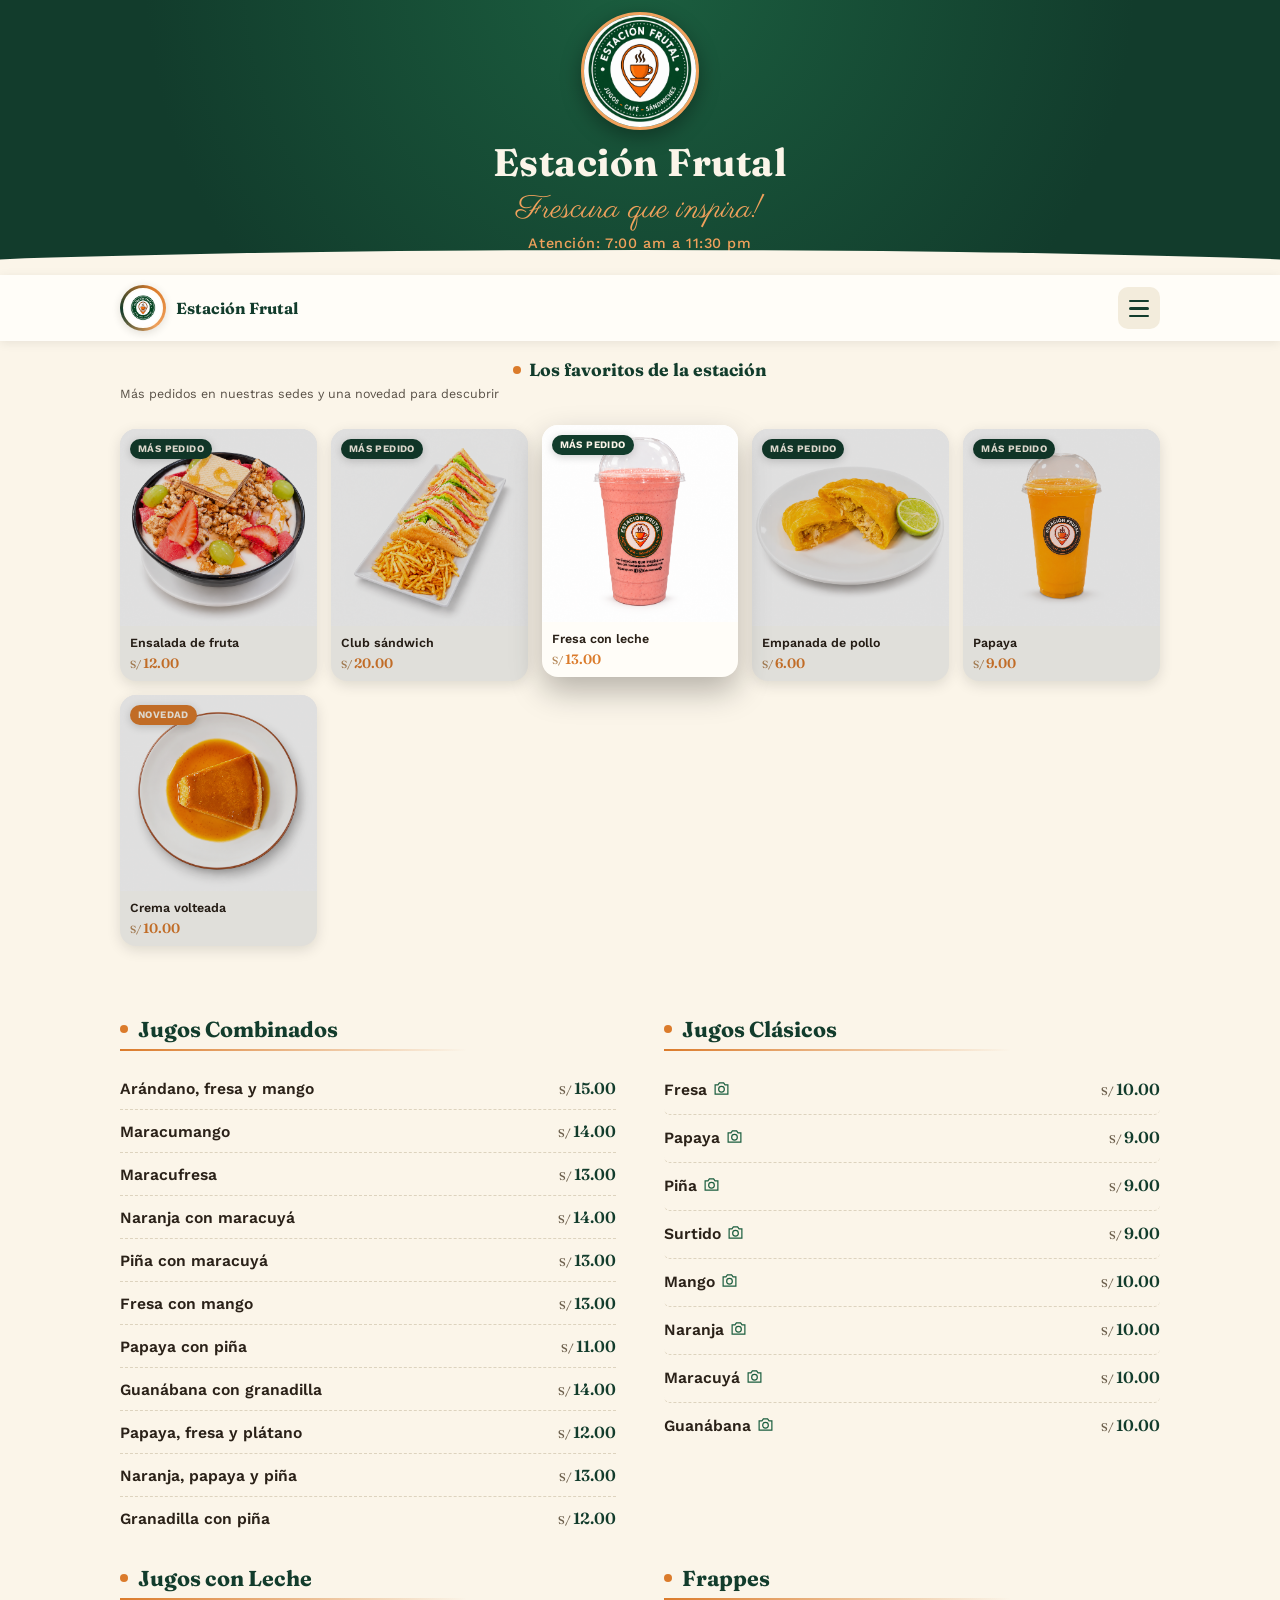
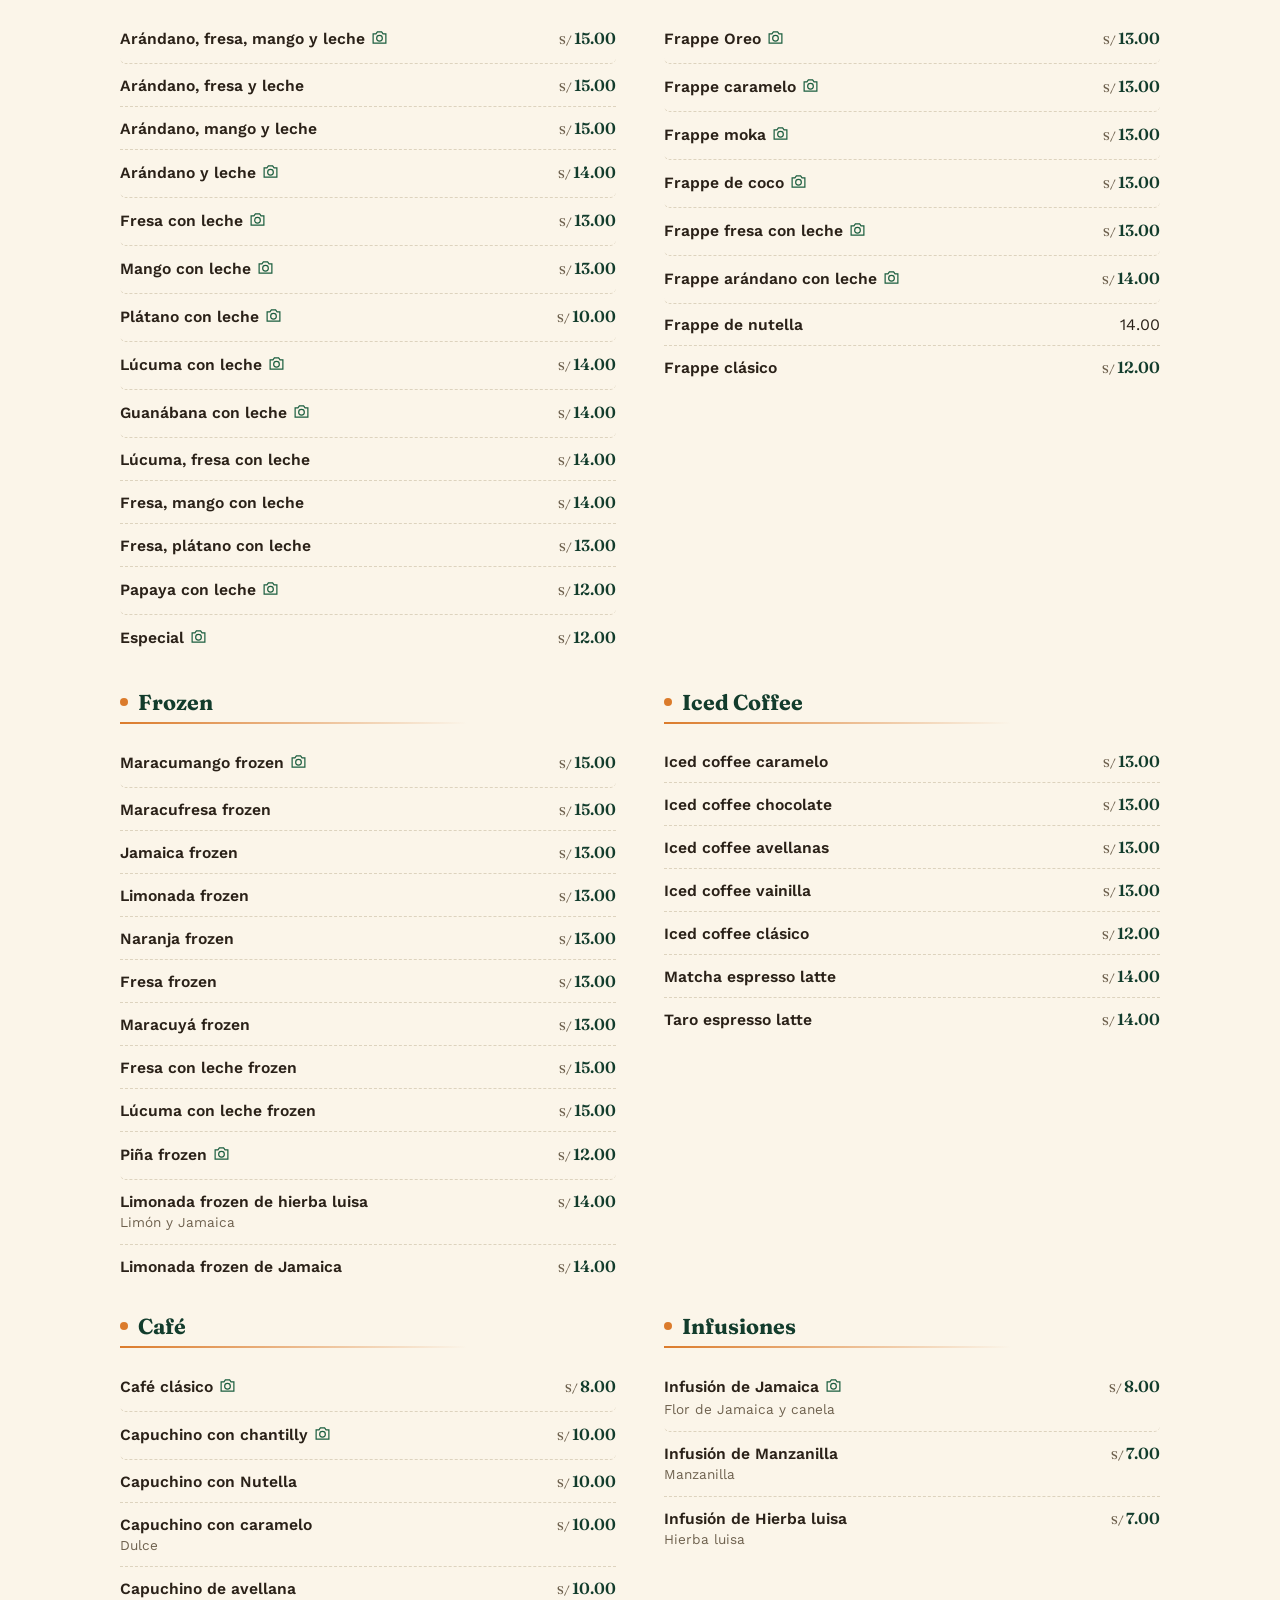
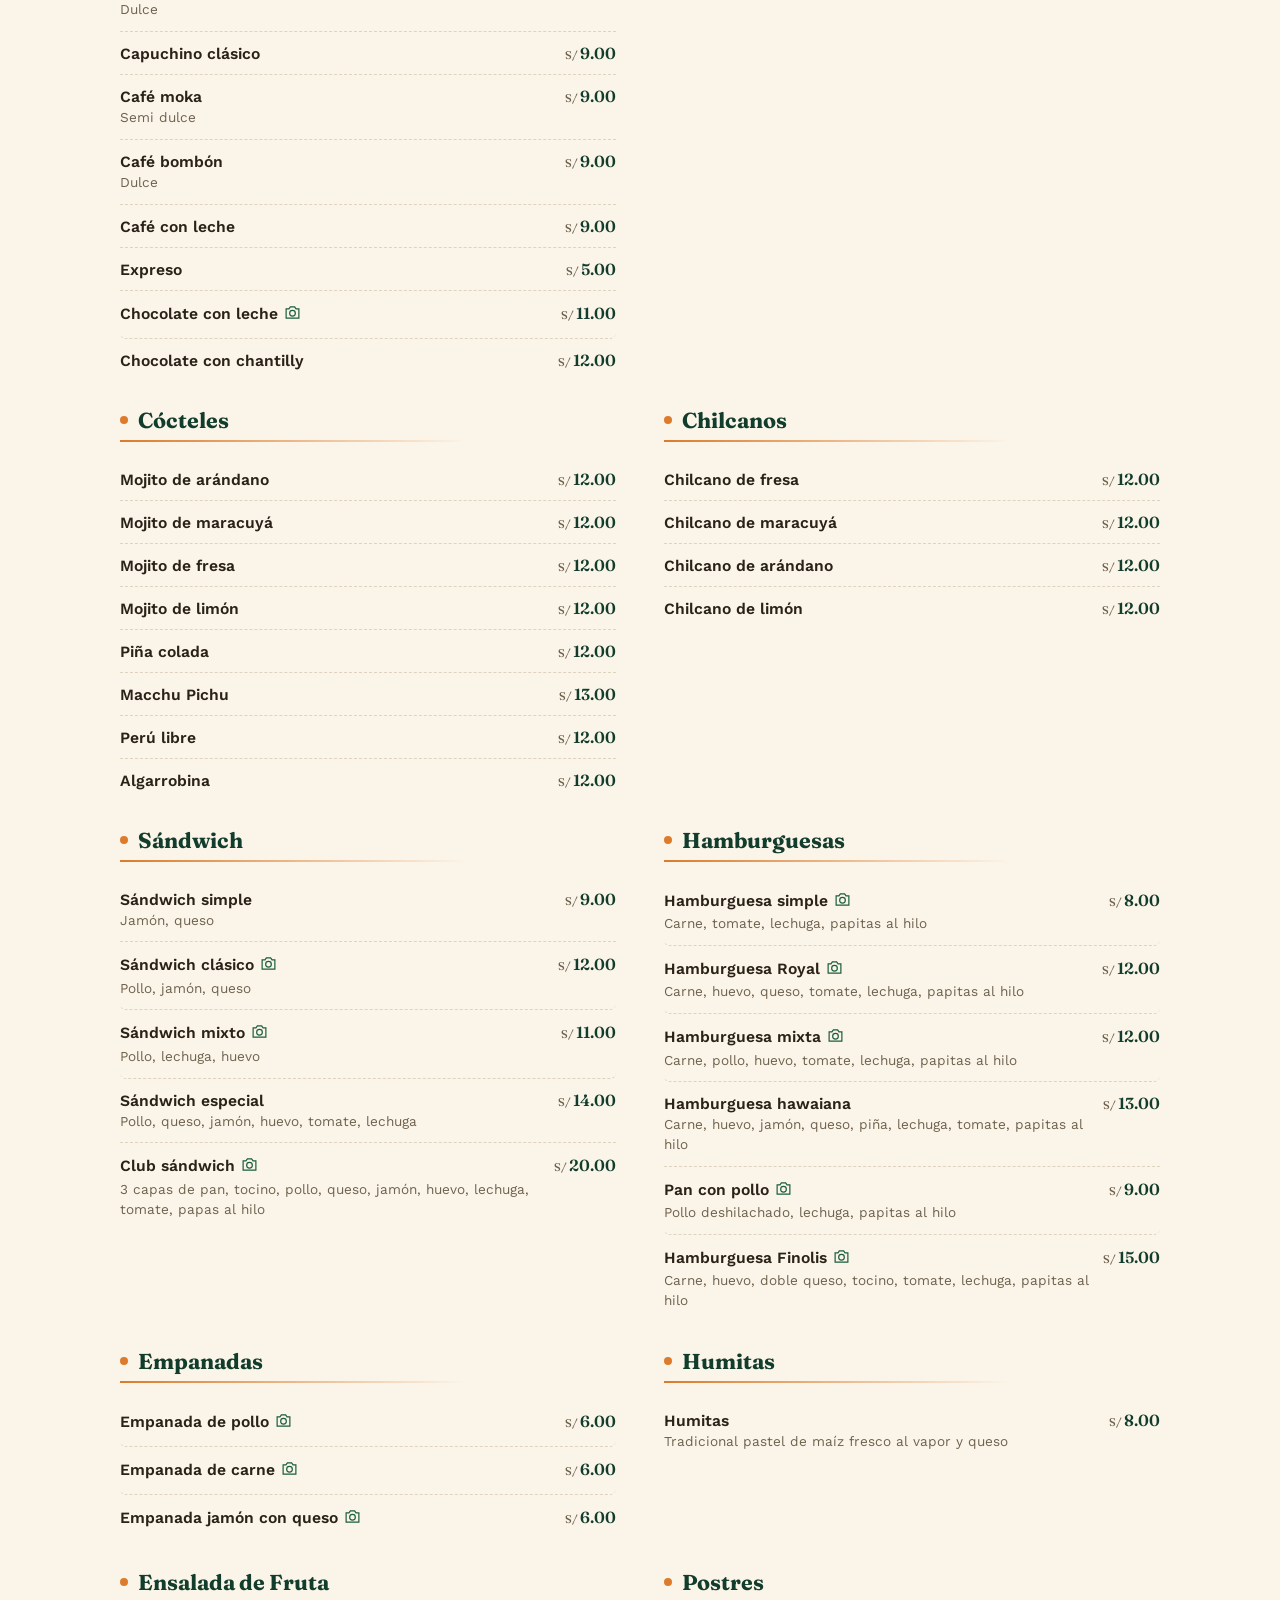
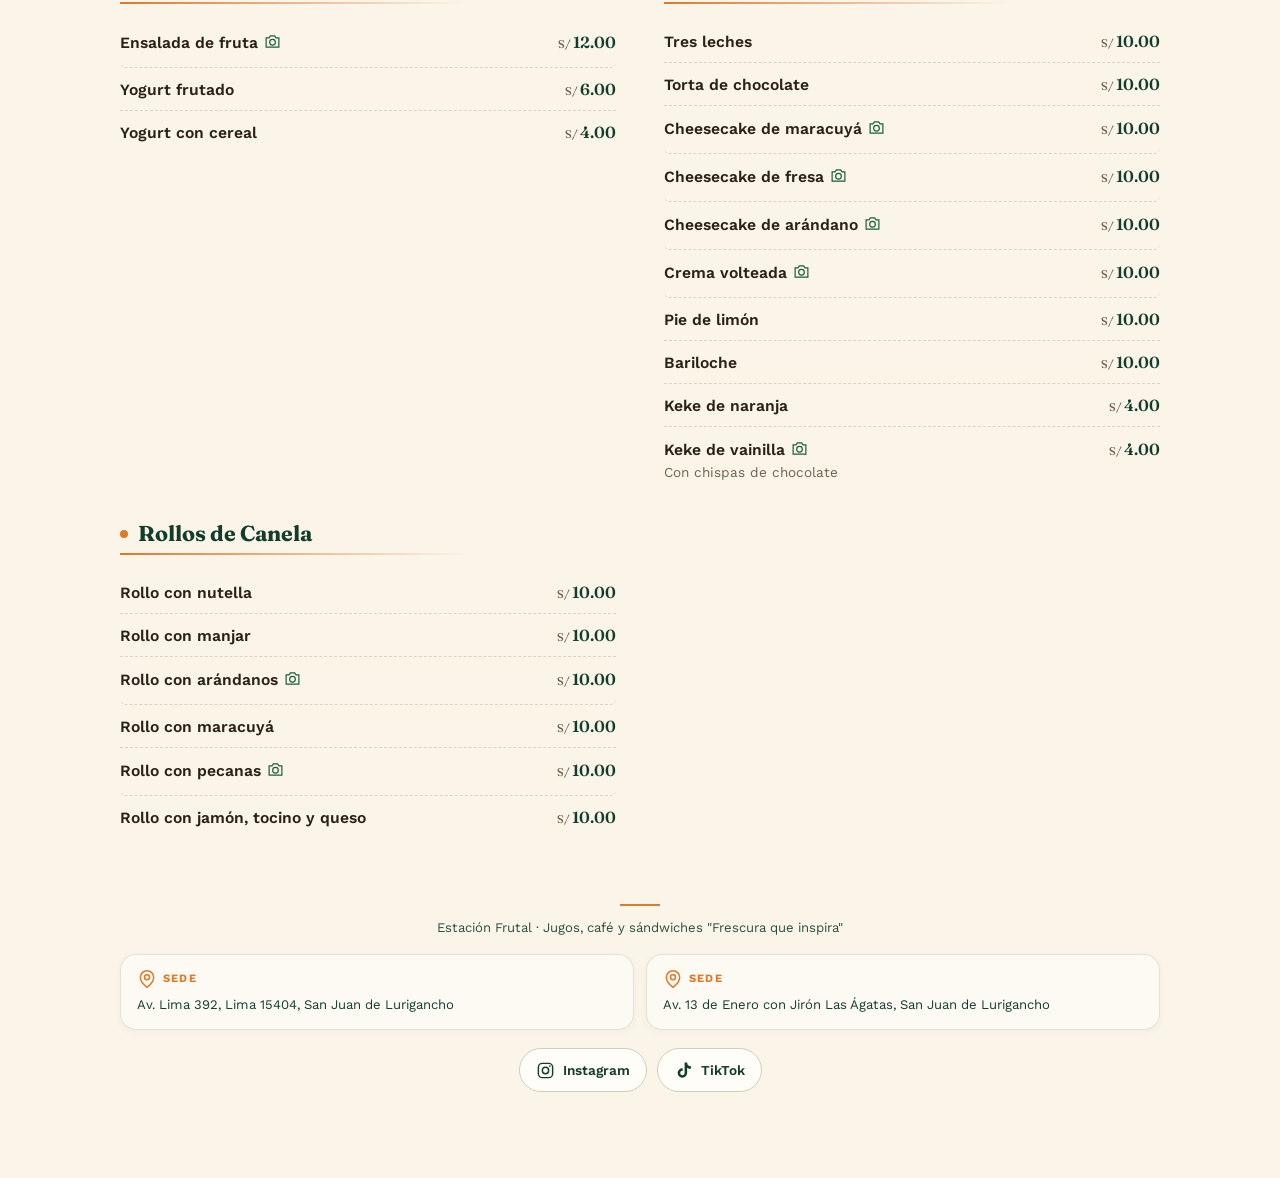
==== commit 9c45963d: "Destacados" ====
--- a/index.html
+++ b/index.html
@@ -13,7 +13,7 @@
 
 <div class="hero">
   <img src="logo.jpeg" alt="Estación Frutal">
-  <!-- <h1>Estación Frutal</h1> -->
+  <h1>Estación Frutal</h1>
   <p class="tag">Frescura que inspira!</p>
   <p class="hours">Atención: 7:00 am a 11:30 pm</p>
 </div>
--- a/menu.css
+++ b/menu.css
@@ -393,10 +393,12 @@
 }
 .carousel-card img{
   width:100%;
-  height:120px;
+  aspect-ratio:1/1;
+  height:auto;
+  padding:0;
   object-fit:cover;
   display:block;
-  background:var(--cream-2);
+  background:transparent;
 }
 .carousel-caption{
   margin:-4px 0 6px;
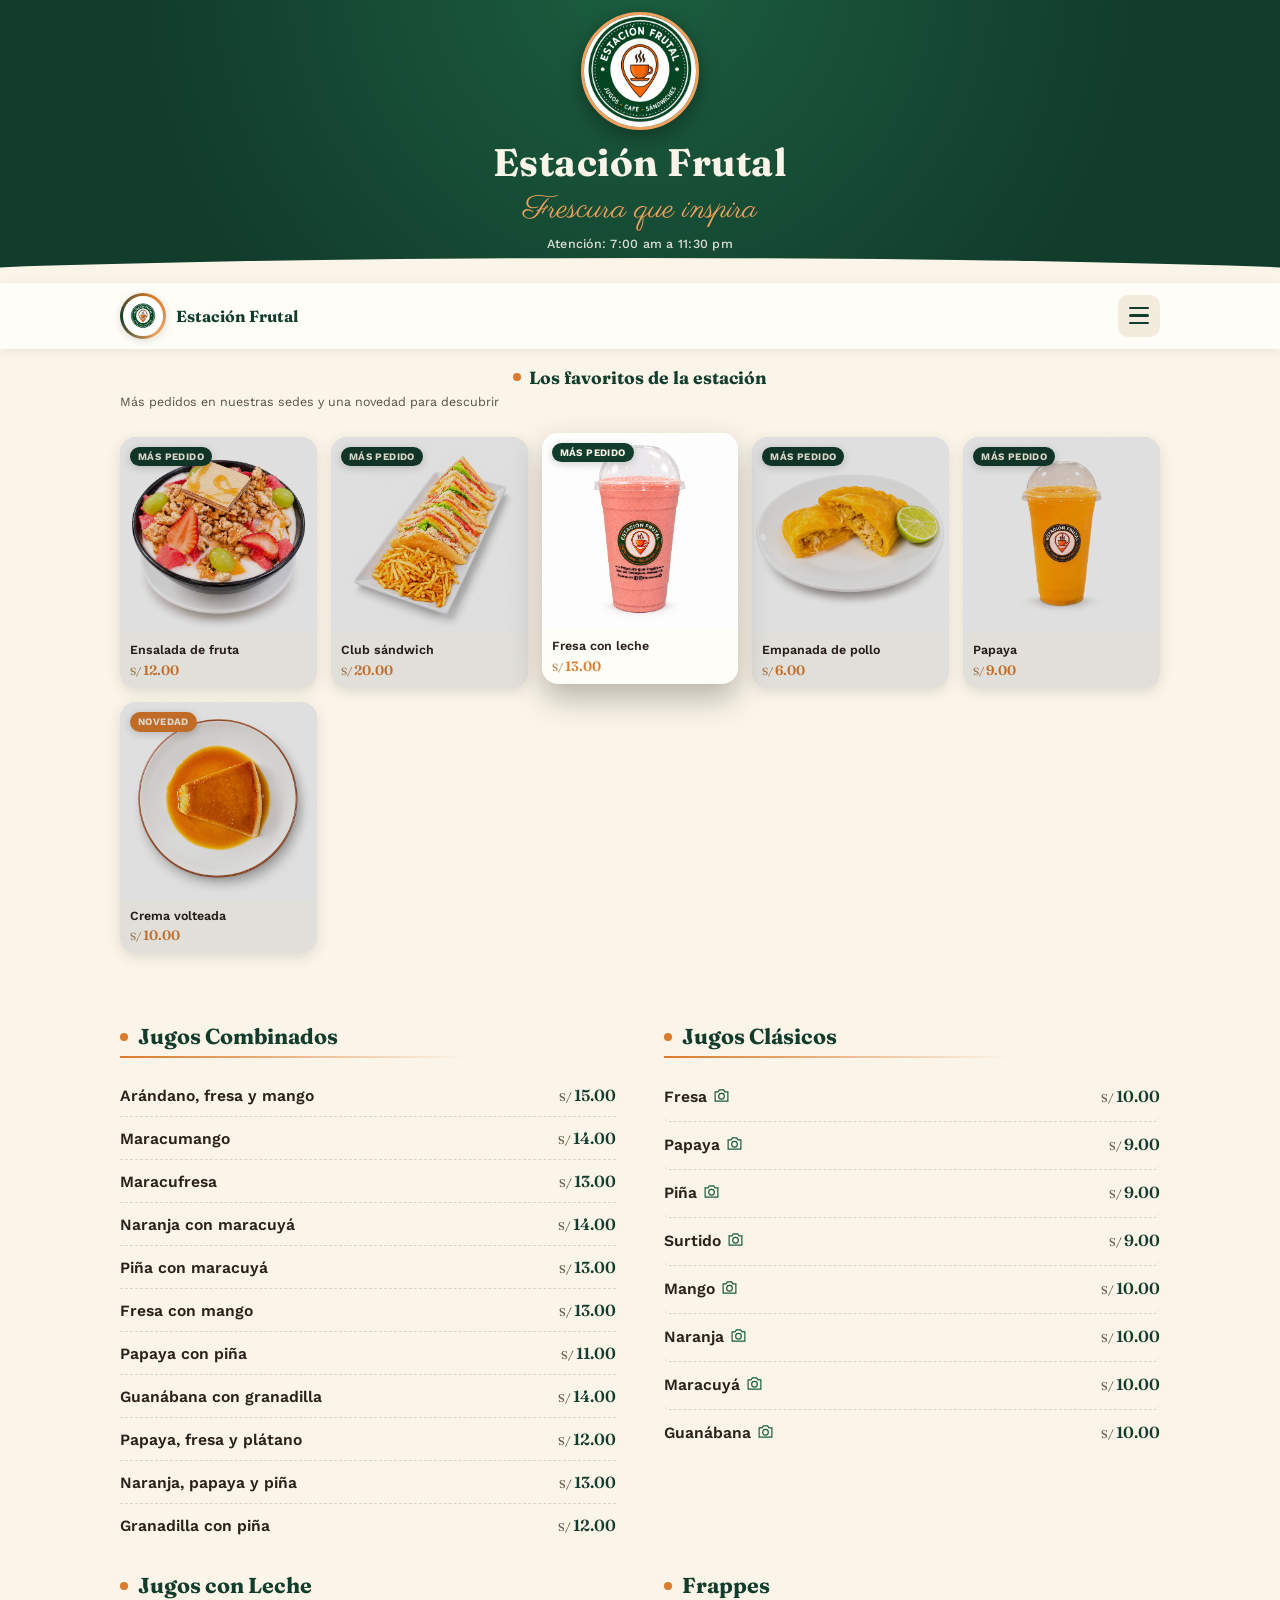
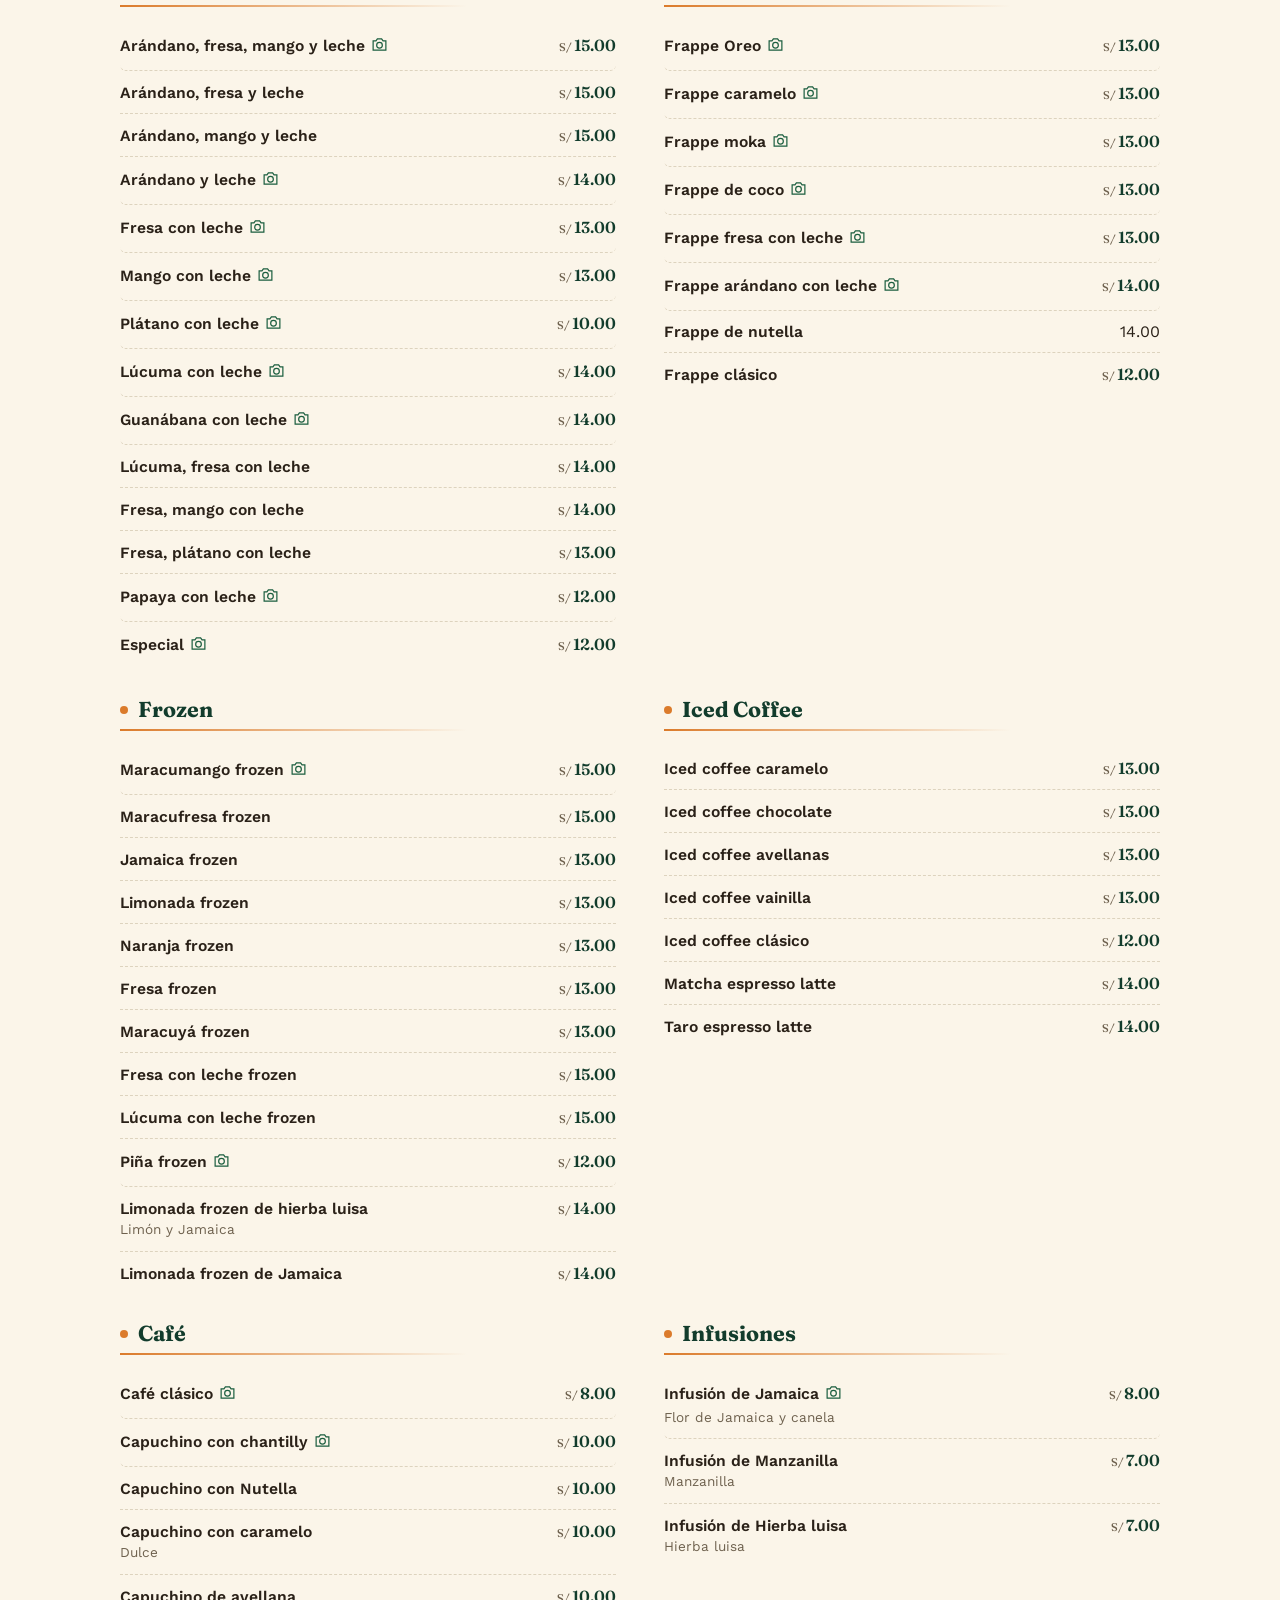
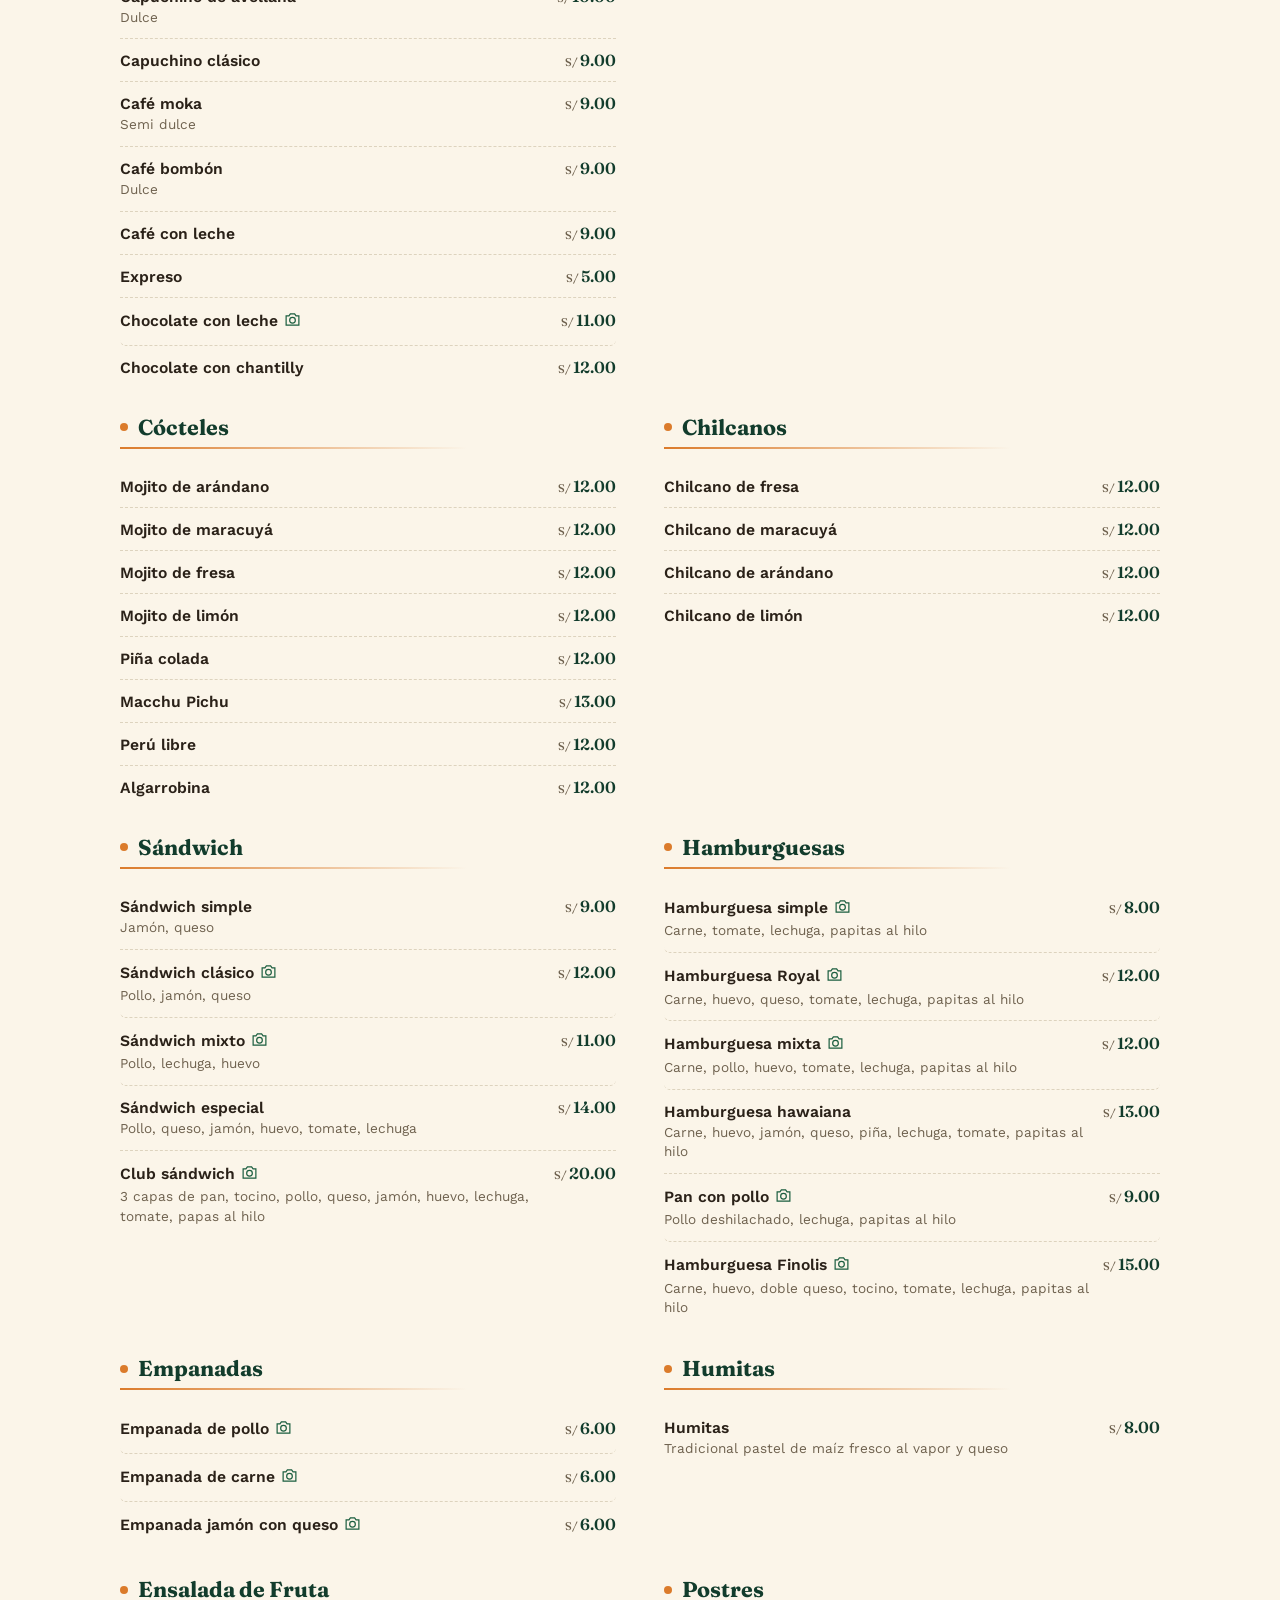
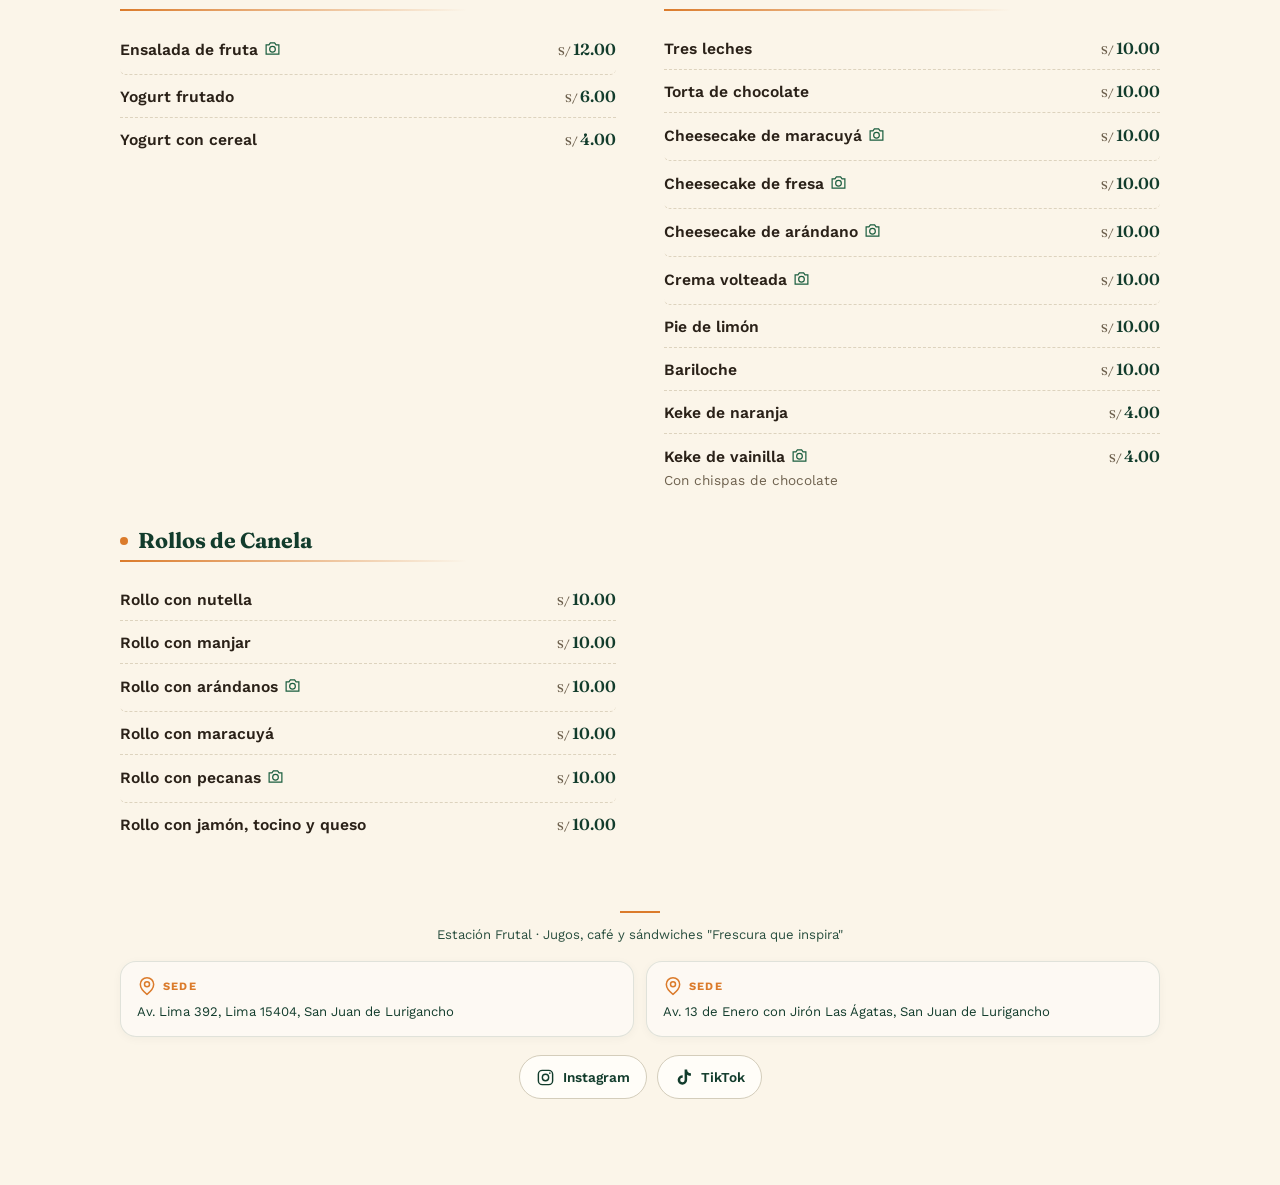
==== commit 279b29ad: "Colores Header" ====
--- a/index.html
+++ b/index.html
@@ -14,7 +14,7 @@
 <div class="hero">
   <img src="logo.jpeg" alt="Estación Frutal">
   <h1>Estación Frutal</h1>
-  <p class="tag">Frescura que inspira!</p>
+  <p class="tag">Frescura que inspira</p>
   <p class="hours">Atención: 7:00 am a 11:30 pm</p>
 </div>
 
--- a/menu.css
+++ b/menu.css
@@ -20,7 +20,7 @@
     background:radial-gradient(circle at 50% -10%, var(--green) 0%, var(--green-deep) 70%);
     color:var(--cream);
     text-align:center;
-    padding:12px 16px 22px;
+    padding:12px 16px 30px;
     position:relative;
     overflow:hidden;
   }
@@ -57,12 +57,12 @@
     line-height:1.1;
   }
   .hero p.hours{
-    margin-top:6px;
-    color:var(--orange-light);
+    margin-top:8px;
+    color:rgba(251,245,233,.88);
     font-family:'Work Sans',sans-serif;
-    font-size:clamp(0.75rem,1.8vw,0.9rem);
+    font-size:.78rem;
     font-weight:500;
-    letter-spacing:0.04em;
+    letter-spacing:.02em;
     line-height:1.4;
   }
 
@@ -399,13 +399,6 @@
   object-fit:cover;
   display:block;
   background:transparent;
-}
-.carousel-caption{
-  margin:-4px 0 6px;
-  color:var(--ink);
-  font-size:.78rem;
-  line-height:1.35;
-  opacity:.78;
 }
 .carousel-card-badge{
   position:absolute;
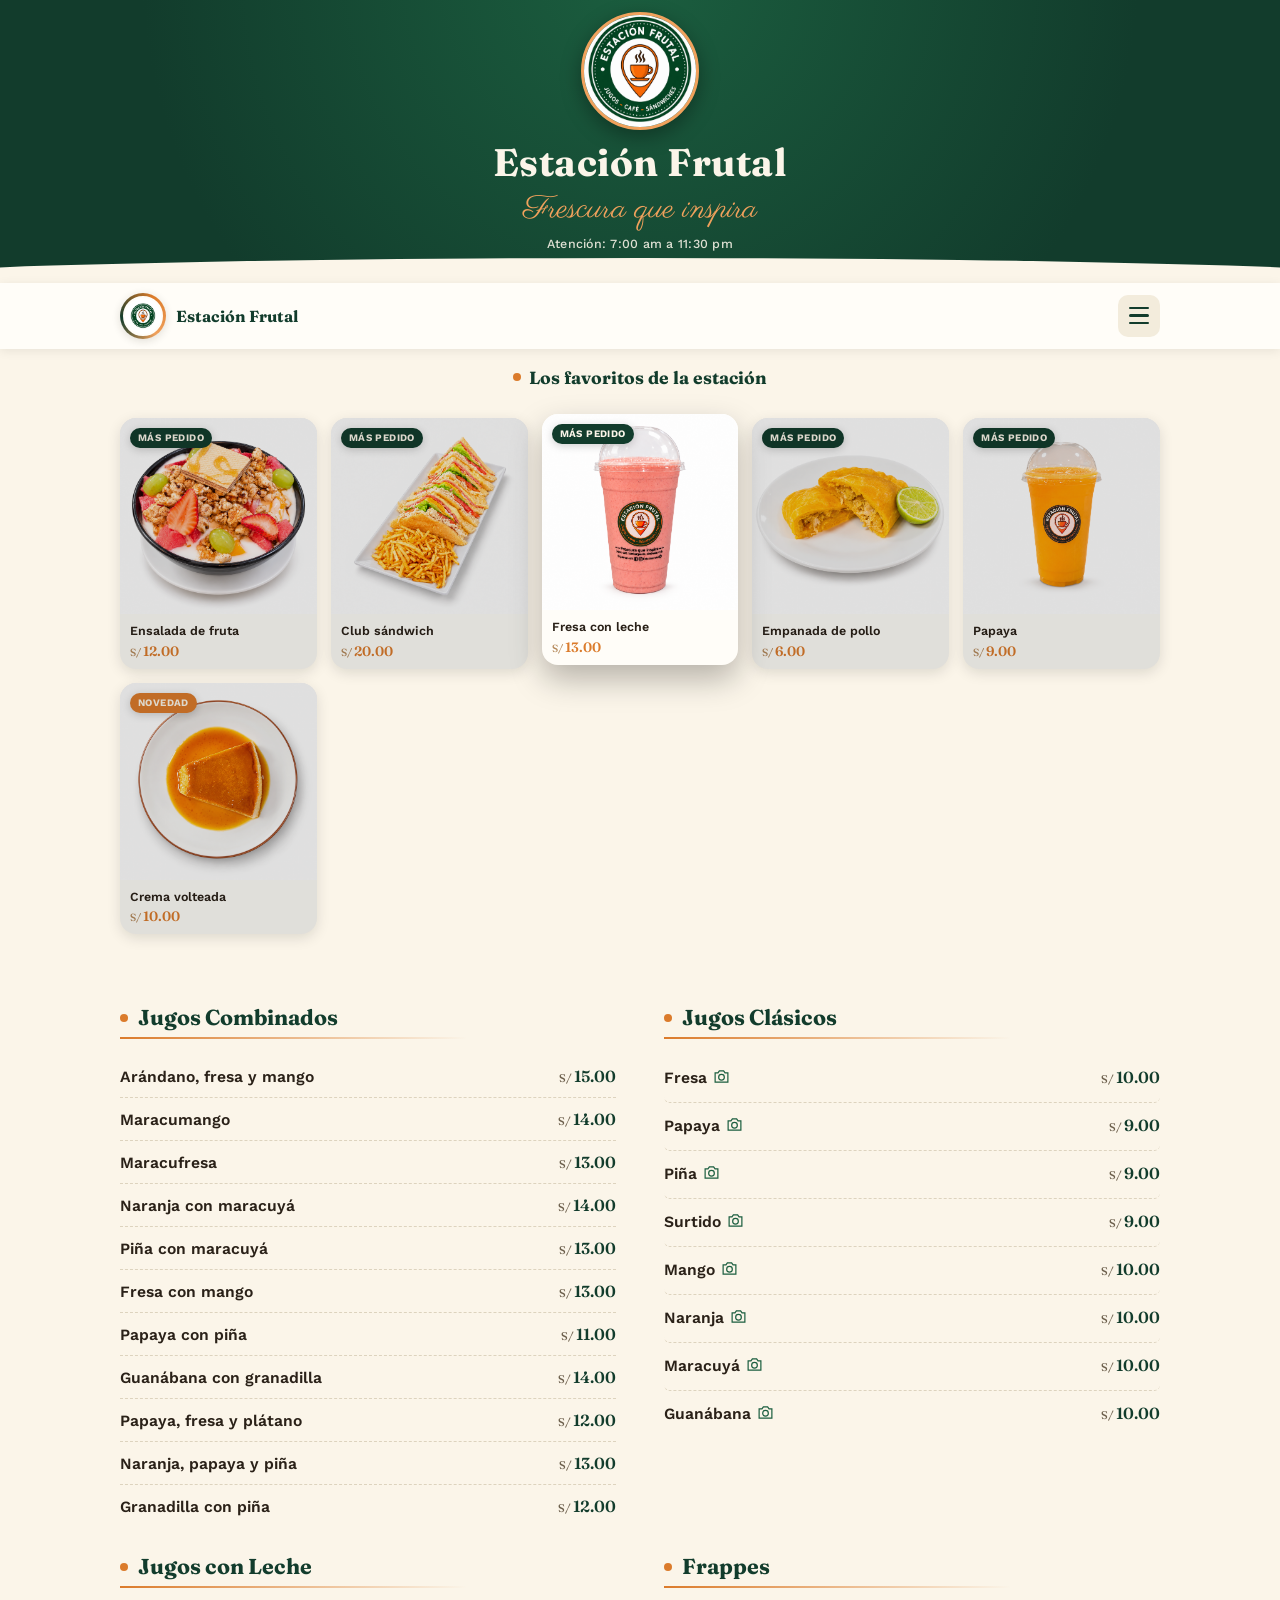
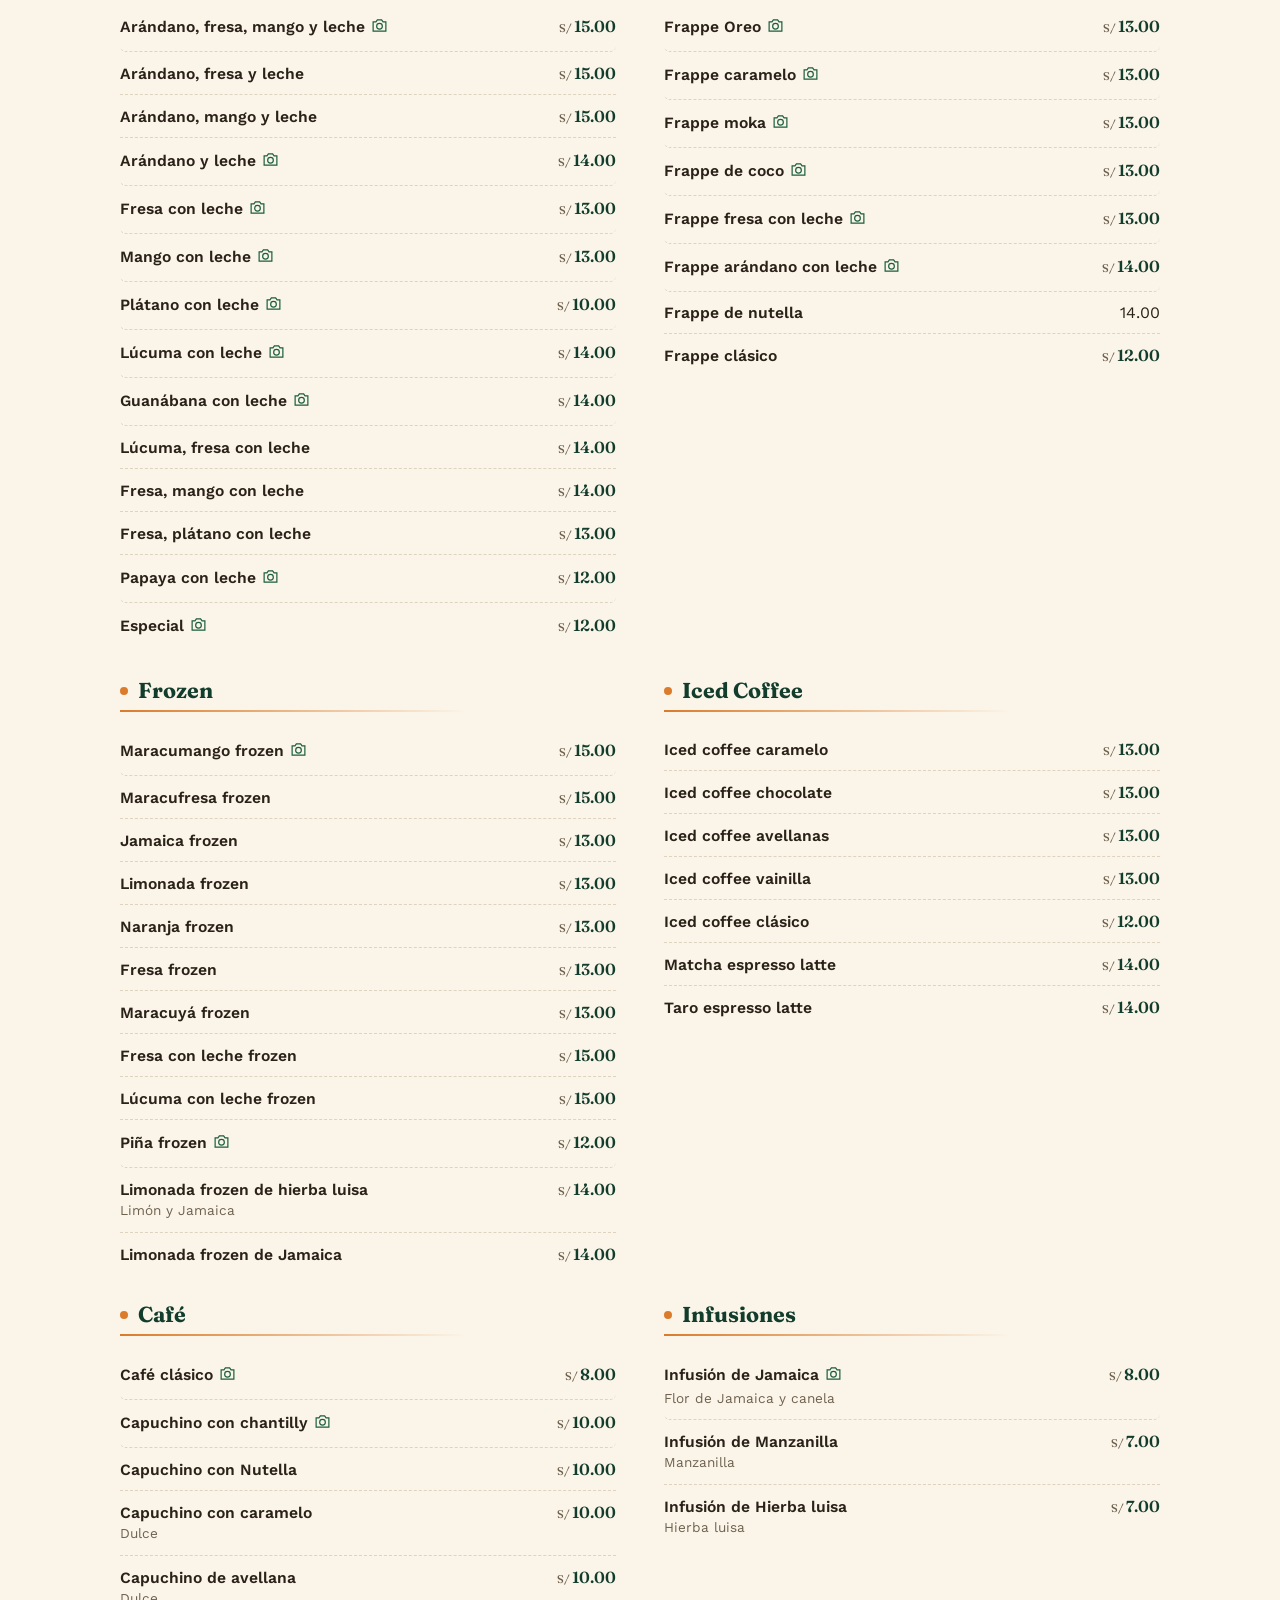
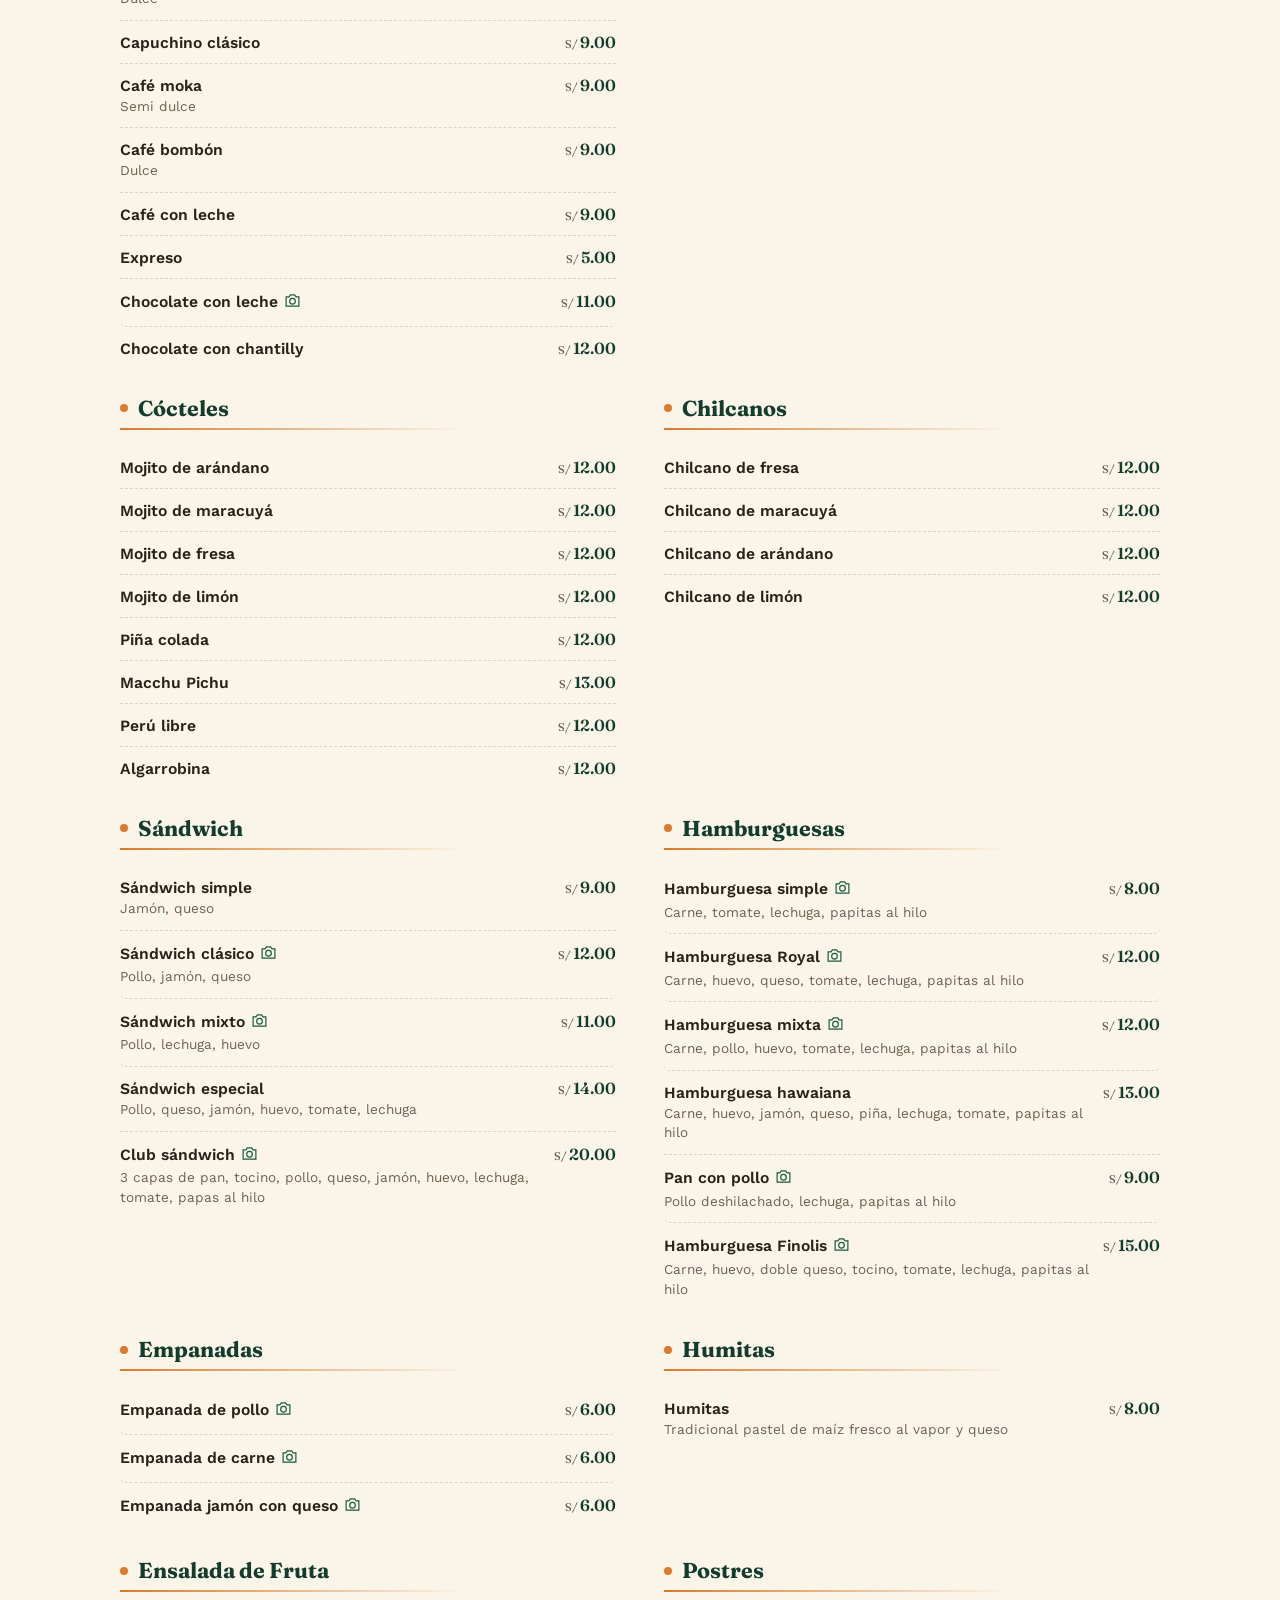
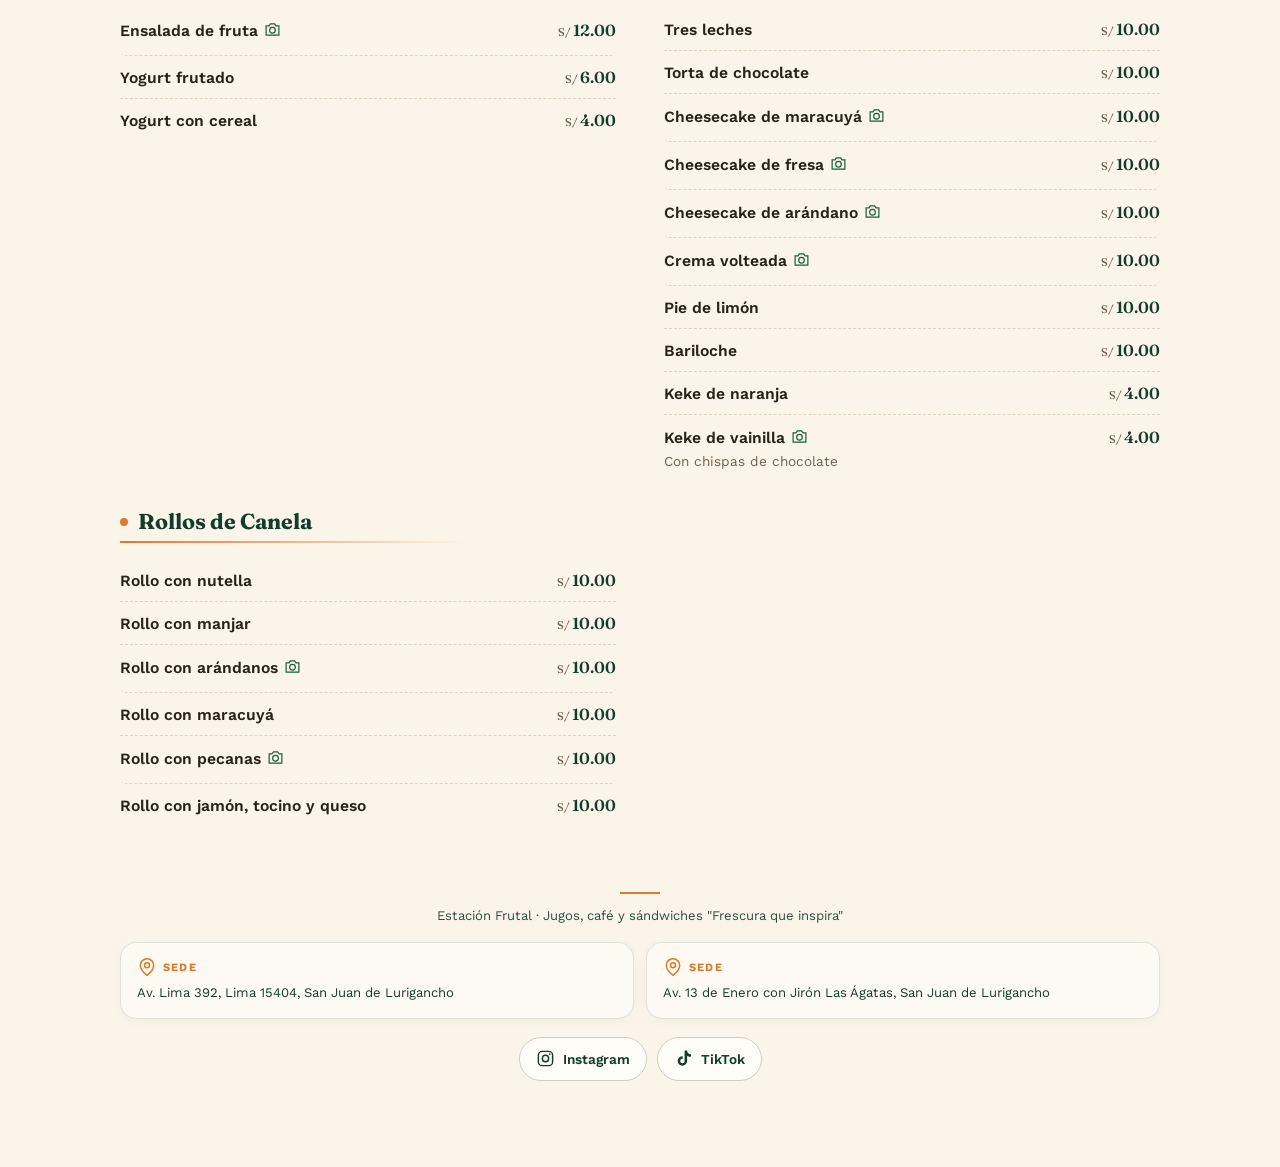
==== commit fd226b16: "Novedades" ====
--- a/index.html
+++ b/index.html
@@ -62,7 +62,7 @@
 <!-- Carrusel -->
 <section class="carousel-section" aria-label="Más pedidos y una novedad">
   <h2>Los favoritos de la estación</h2>
-  <p class="carousel-caption">Más pedidos en nuestras sedes y una novedad para descubrir</p>
+  <!-- <p class="carousel-caption">Más pedidos en nuestras sedes y una novedad para descubrir</p> -->
   <div class="carousel">
     <div class="carousel-track" id="recoTrack">
       <a class="carousel-card" href="#ensaladas">
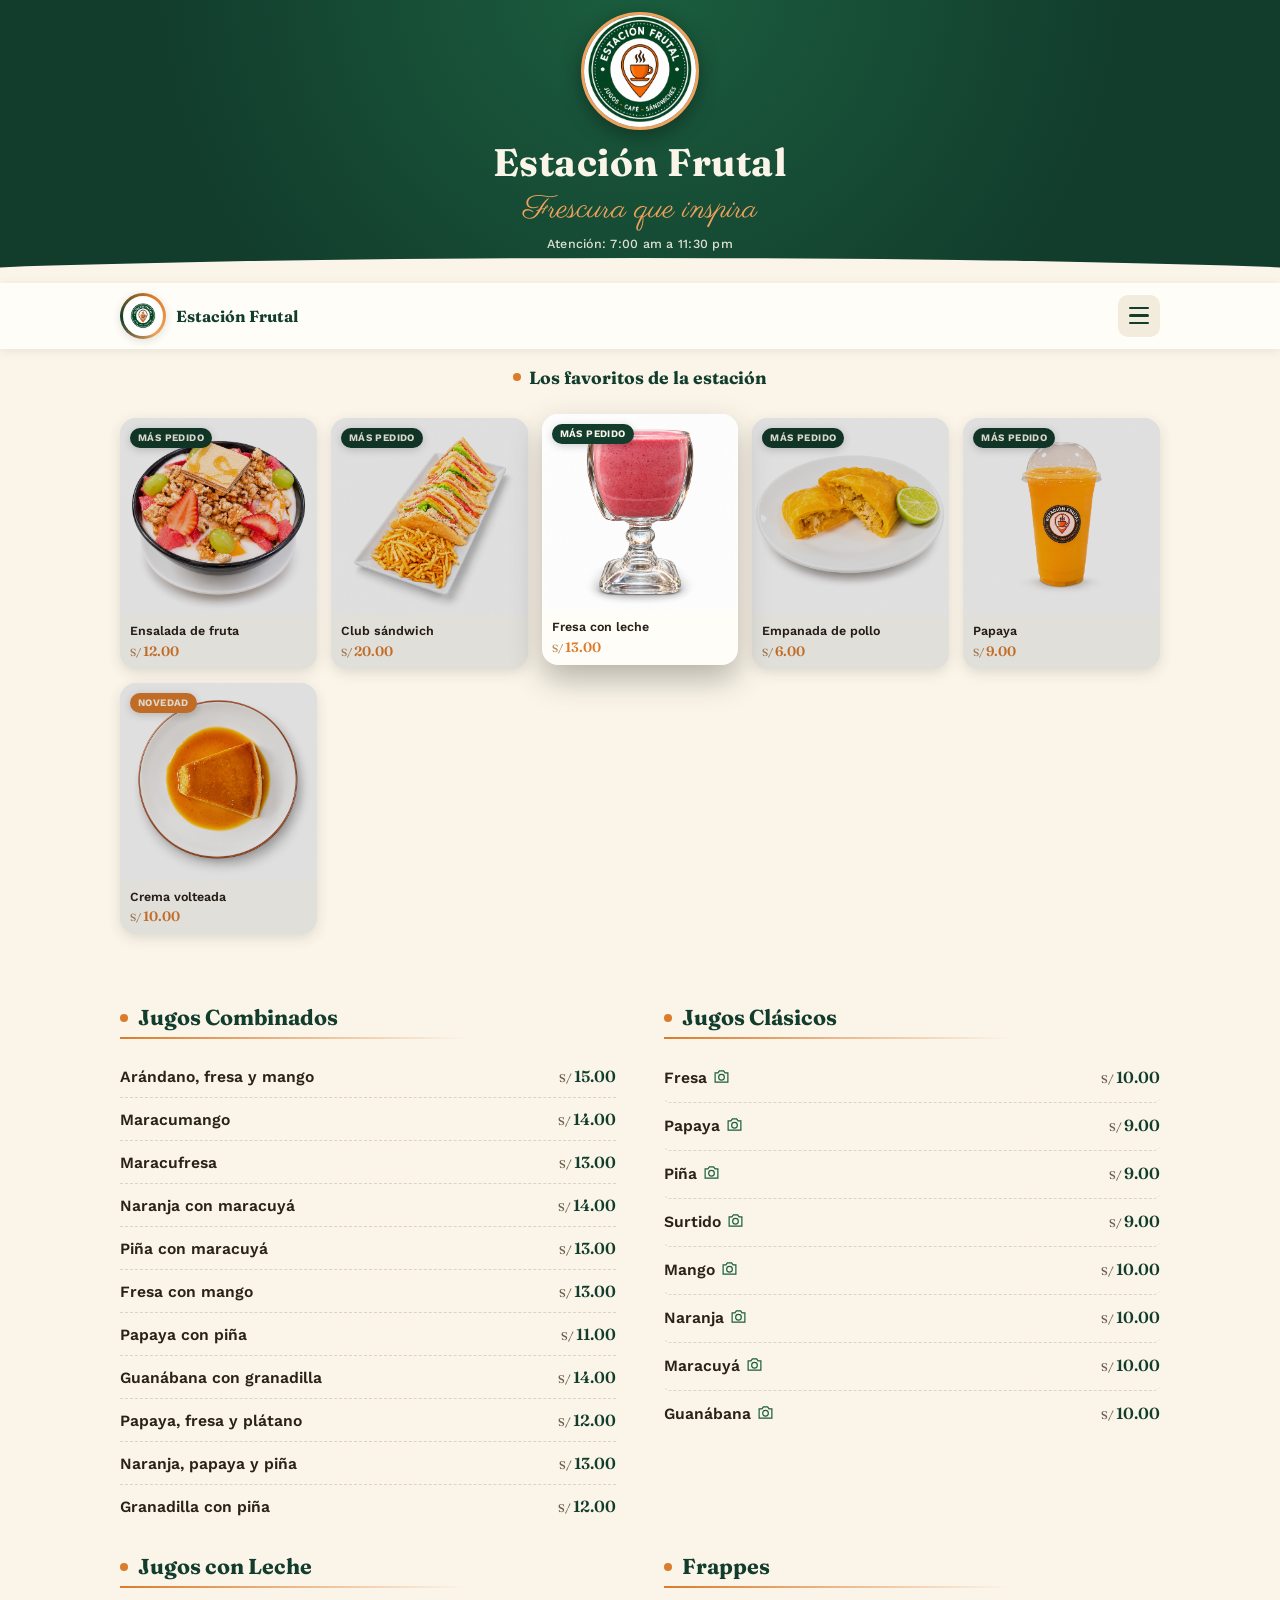
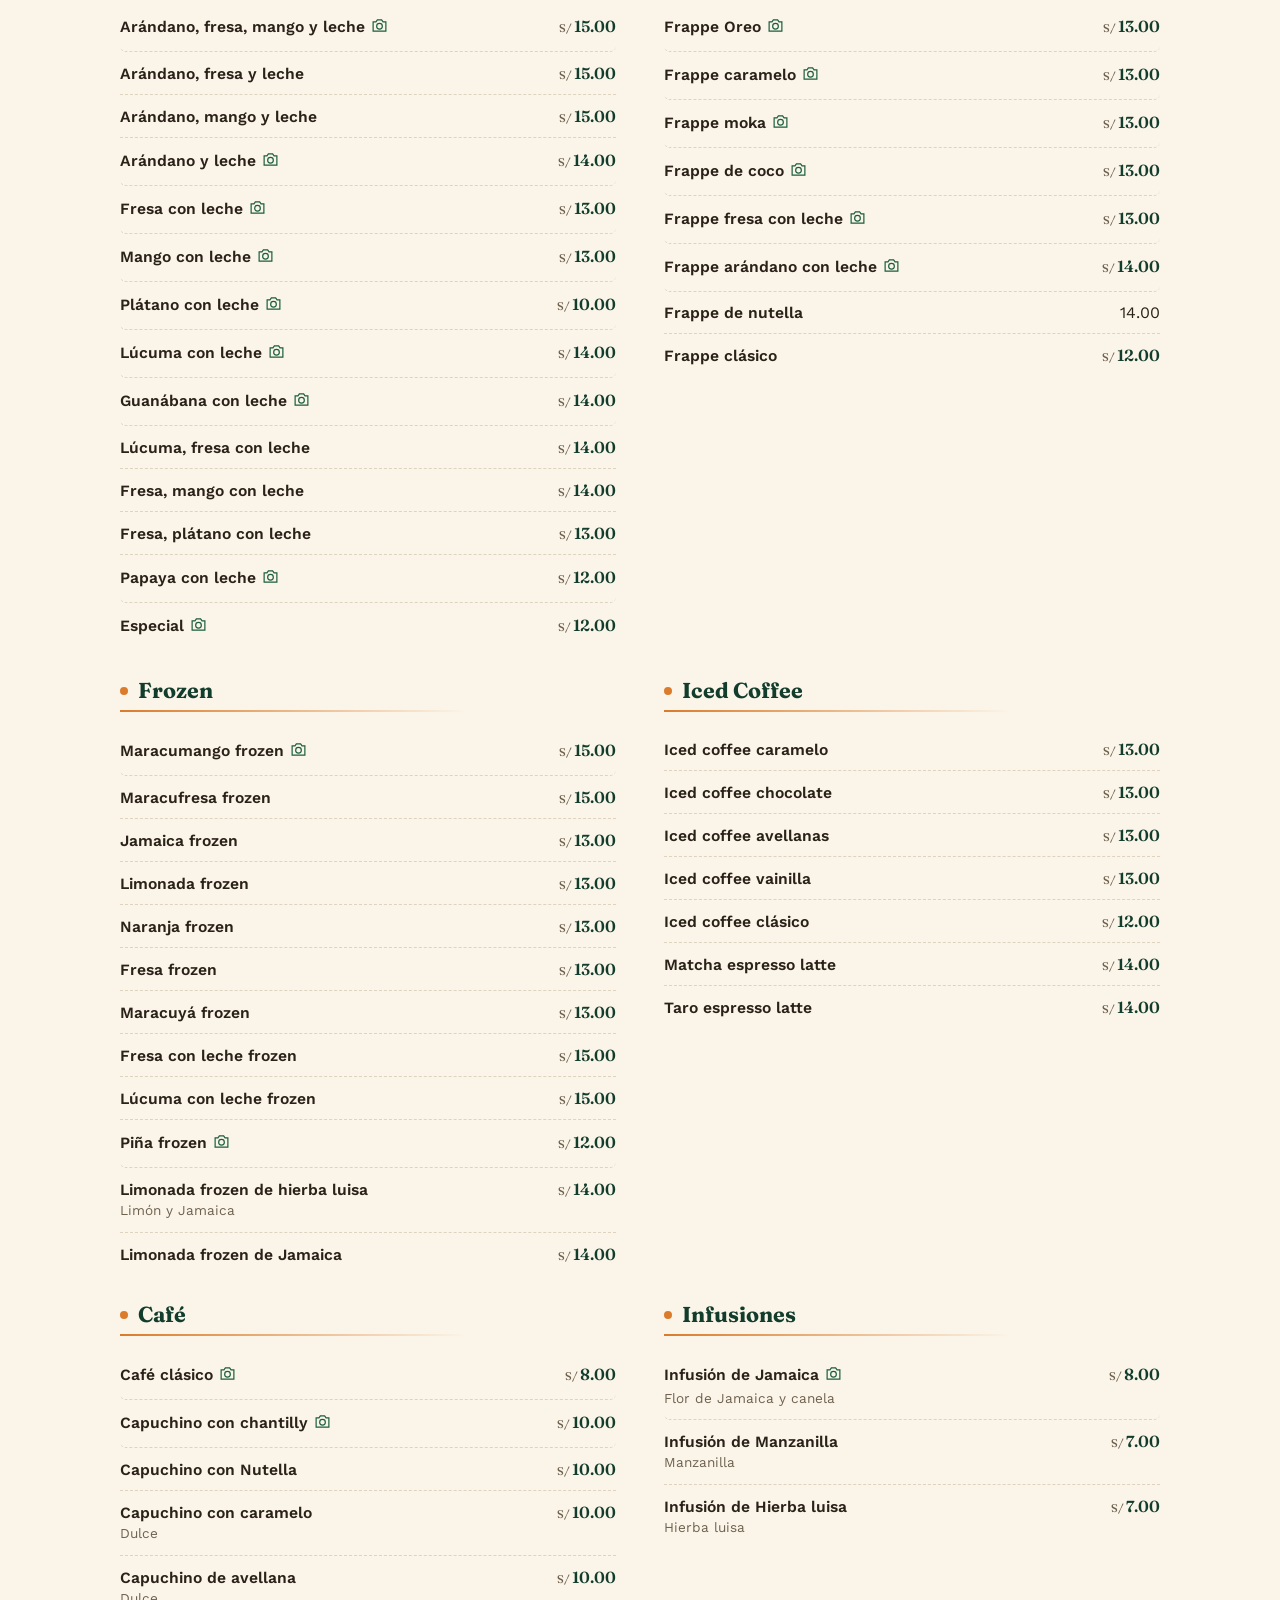
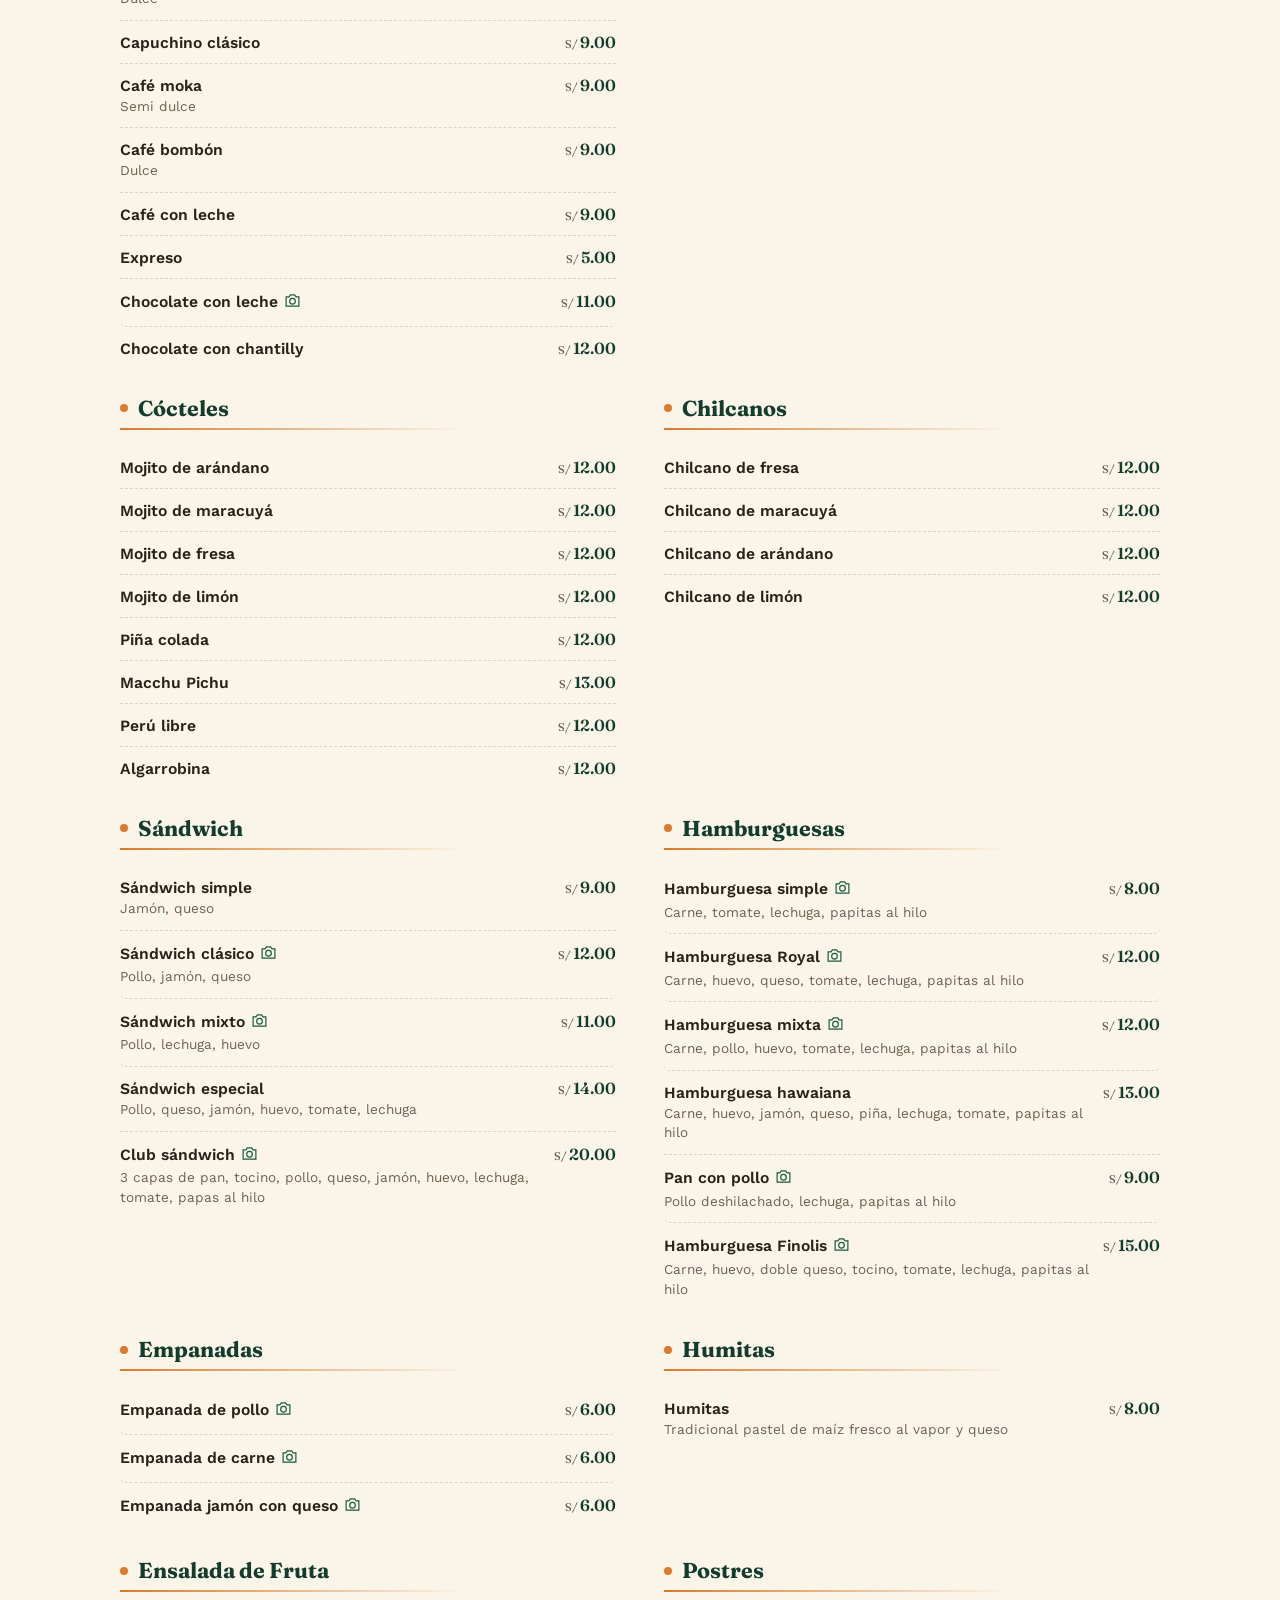
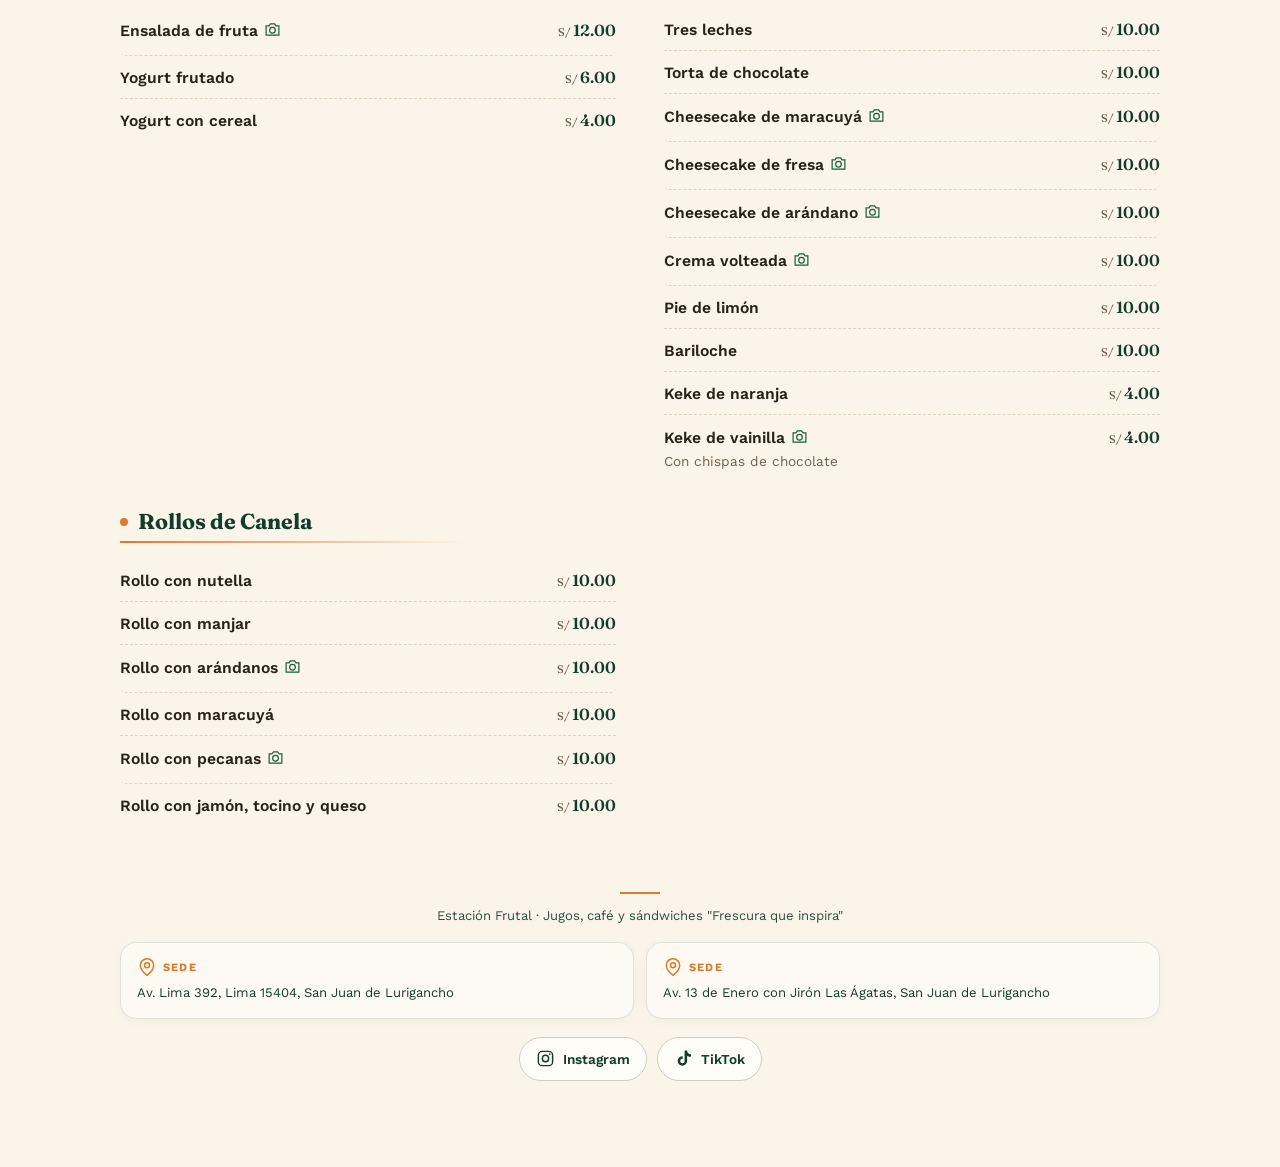
==== commit cbbec1ea: "para llevar y local" ====
--- a/index.html
+++ b/index.html
@@ -232,7 +232,7 @@
     <div class="item-info"><div class="item-name">Fresa con leche</div></div>
     <div class="item-price">13.00</div>
   </div>
-  <div class="item item-preview active" data-images="img/jugos_con_leche/mango_leche.png">
+  <div class="item item-preview active" data-images="img/jugos_con_leche/mango_leche.png,img/jugos_con_leche/mango_leche_p.png">
     <div class="item-info"><div class="item-name">Mango con leche</div></div>
     <div class="item-price">13.00</div>
   </div>
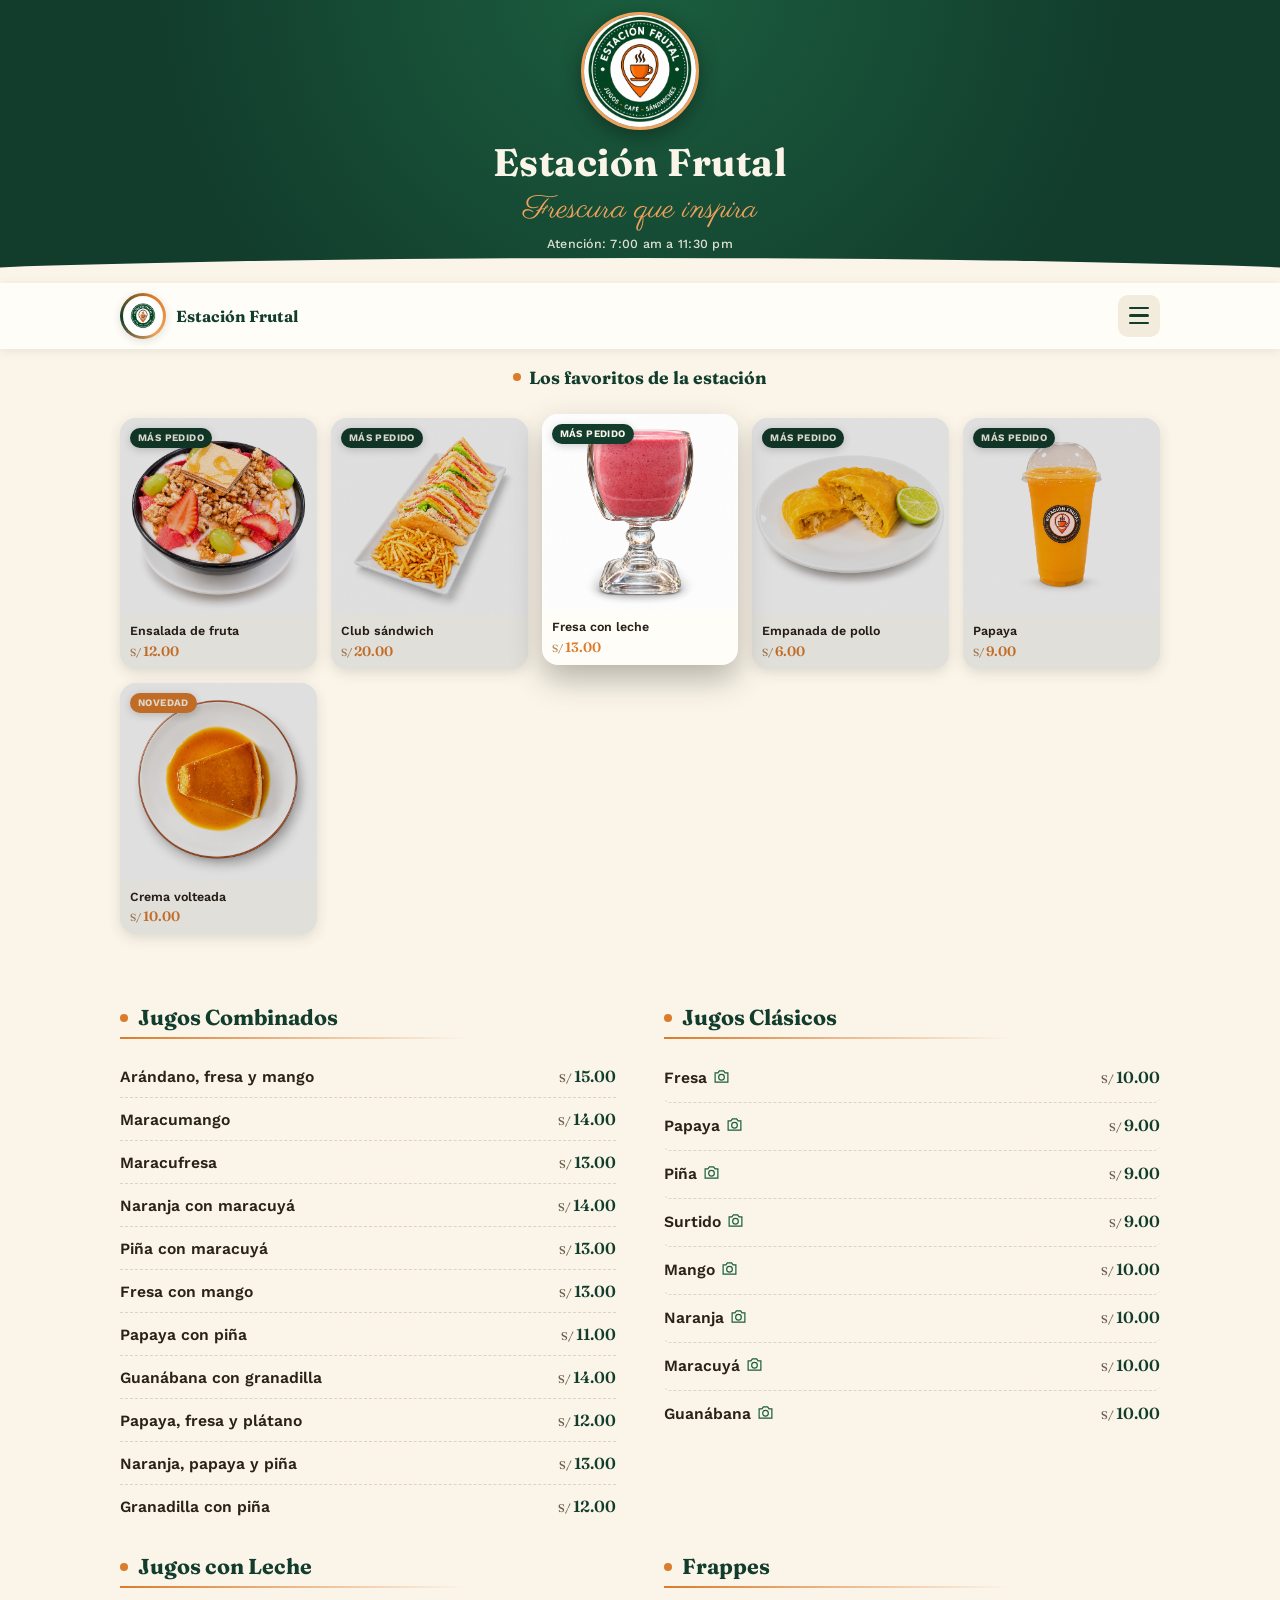
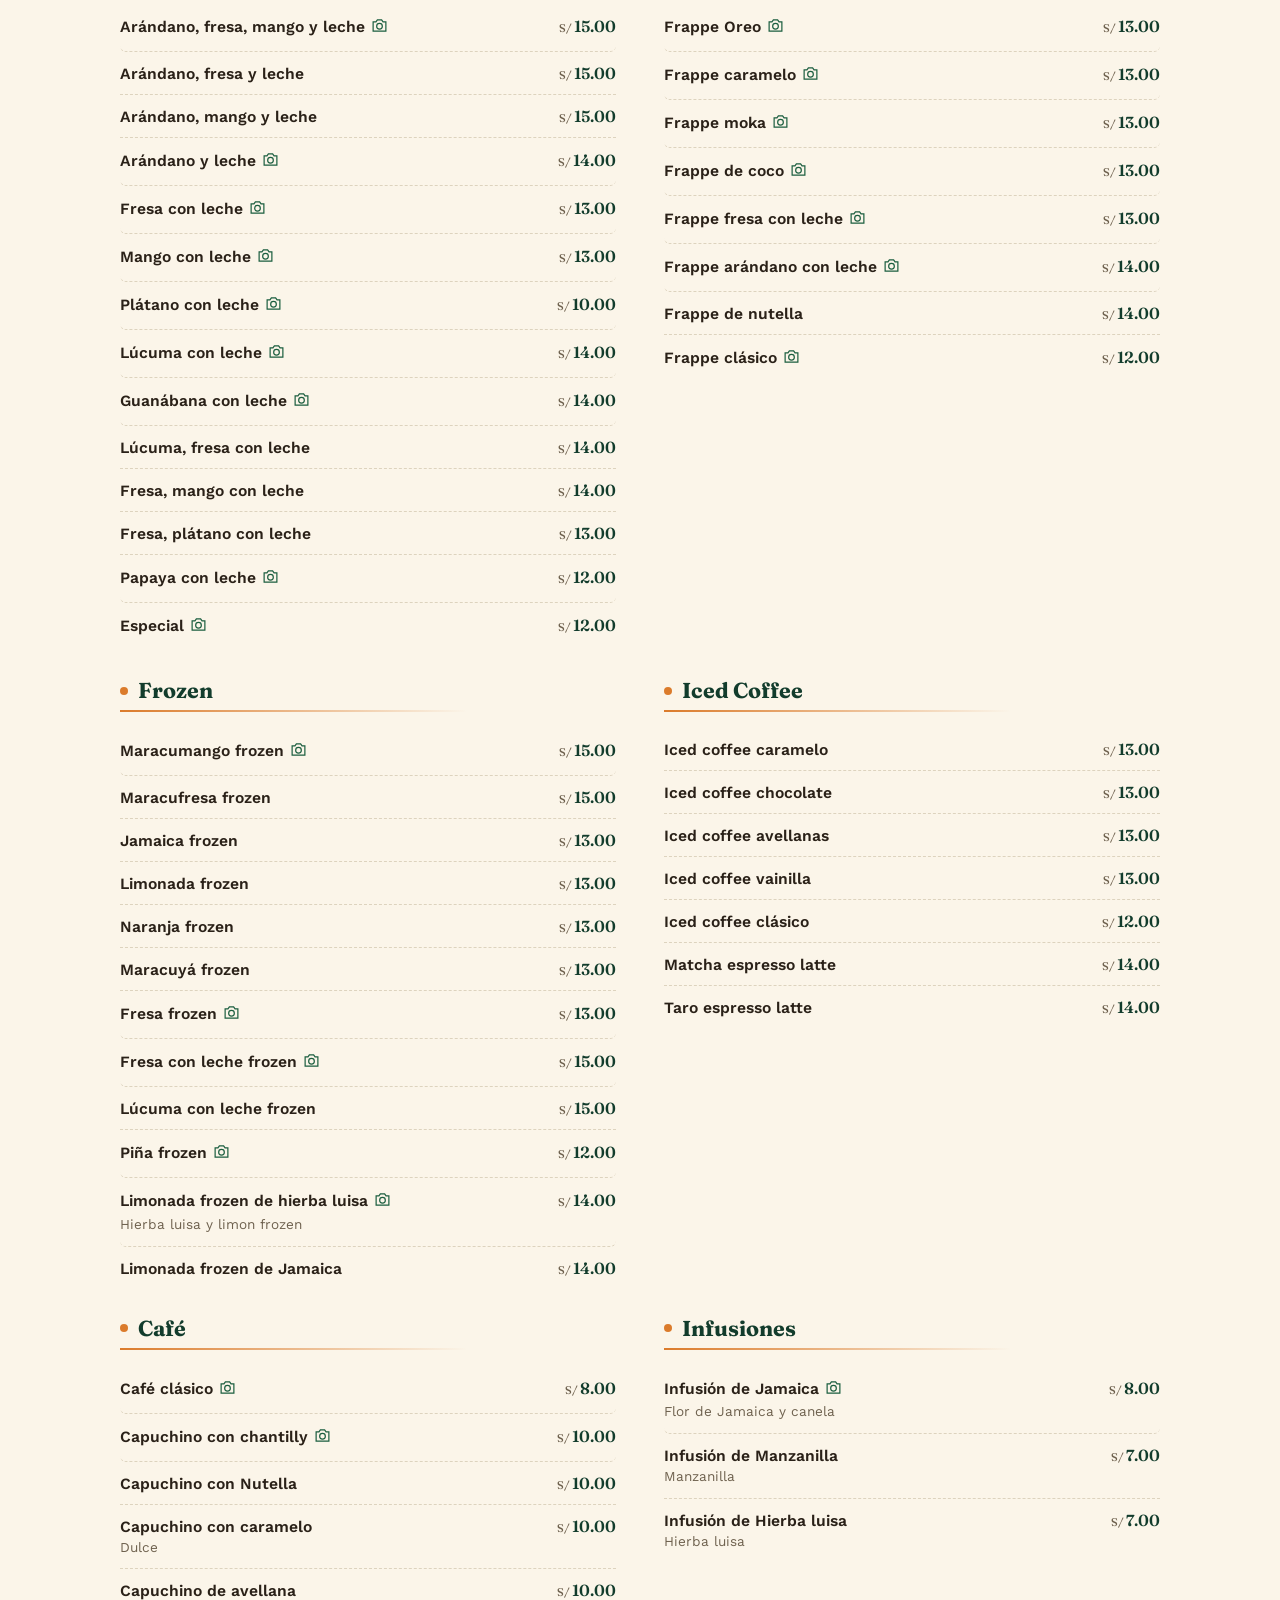
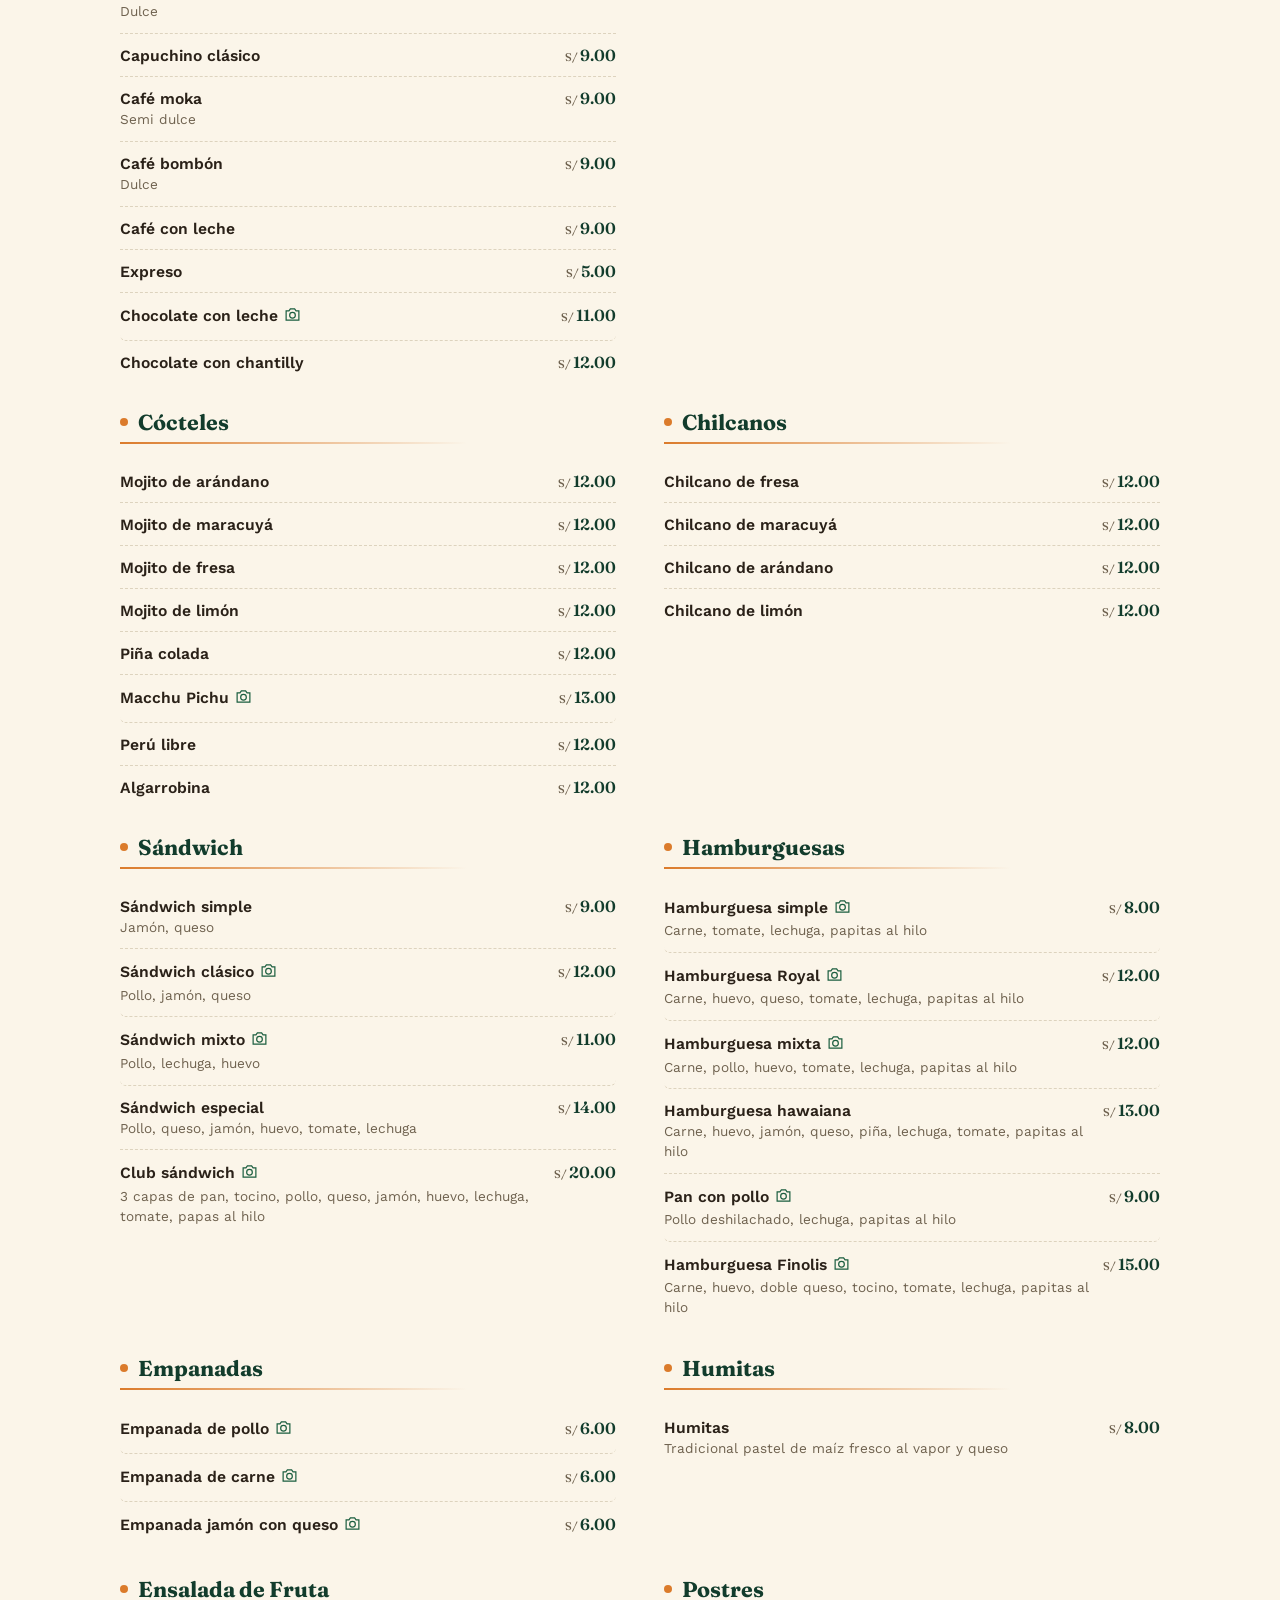
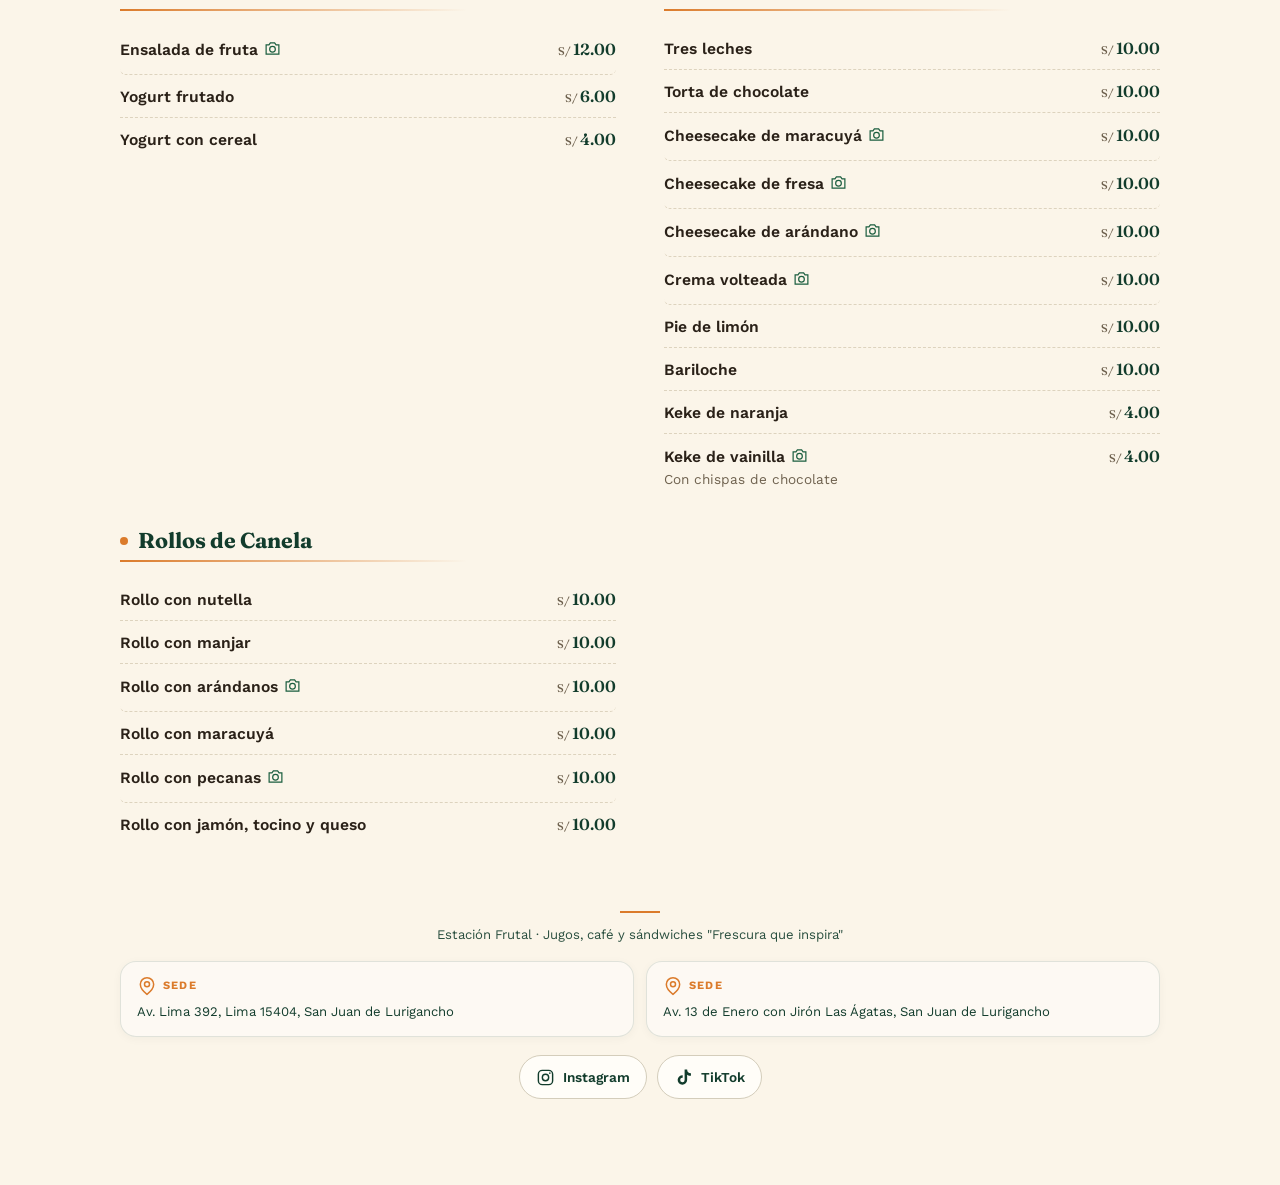
==== commit e4d905a5: "Actualiza fotos y variantes del catálogo" ====
--- a/index.html
+++ b/index.html
@@ -175,35 +175,43 @@
 <section class="category" id="jugos-clasicos">
   <h2>Jugos Clásicos</h2>
   <div class="divider"></div>
-  <div class="item item-preview" data-images="img/jugos_clasicos/fresa.png">
+  <div class="item item-preview" data-images="img/jugos_clasicos/fresa.png,img/jugos_clasicos/fresa_p.png"
+    data-image-descriptions="Para consumo en local|Para llevar">
     <div class="item-info"><div class="item-name">Fresa</div></div>
     <div class="item-price">10.00</div>
   </div>
-  <div class="item item-preview" data-images="img/jugos_clasicos/papaya.png">
+  <div class="item item-preview" data-images="img/jugos_clasicos/papaya_p.png"
+    data-image-descriptions="Para llevar">
     <div class="item-info"><div class="item-name">Papaya</div></div>
     <div class="item-price">9.00</div>
   </div>
-  <div class="item item-preview" data-images="img/jugos_clasicos/pina.png">
+  <div class="item item-preview" data-images="img/jugos_clasicos/pina.png,img/jugos_clasicos/pina_p.png"
+    data-image-descriptions="Para consumo en local|Para llevar">
     <div class="item-info"><div class="item-name">Piña</div></div>
     <div class="item-price">9.00</div>
   </div>
-  <div class="item item-preview" data-images="img/jugos_clasicos/surtido.png">
+  <div class="item item-preview" data-images="img/jugos_clasicos/surtido.png,img/jugos_clasicos/surtido_p.png"
+    data-image-descriptions="Para consumo en local|Para llevar">
     <div class="item-info"><div class="item-name">Surtido</div></div>
     <div class="item-price">9.00</div>
   </div>
-  <div class="item item-preview" data-images="img/jugos_clasicos/mango.png">
+  <div class="item item-preview" data-images="img/jugos_clasicos/mango_p.png"
+    data-image-descriptions="Para llevar">
     <div class="item-info"><div class="item-name">Mango</div></div>
     <div class="item-price">10.00</div>
   </div>
-  <div class="item item-preview" data-images="img/jugos_clasicos/naranja.png">
+  <div class="item item-preview" data-images="img/jugos_clasicos/naranja_P.png"
+    data-image-descriptions="Para llevar">
     <div class="item-info"><div class="item-name">Naranja</div></div>
     <div class="item-price">10.00</div>
   </div>
-  <div class="item item-preview" data-images="img/jugos_clasicos/maracuya.png">
+  <div class="item item-preview" data-images="img/jugos_clasicos/maracuya_p.png"
+    data-image-descriptions="Para llevar">
     <div class="item-info"><div class="item-name">Maracuyá</div></div>
     <div class="item-price">10.00</div>
   </div>
-  <div class="item item-preview" data-images="img/jugos_clasicos/guanabana.png">
+  <div class="item item-preview" data-images="img/jugos_clasicos/guanabana.png,img/jugos_clasicos/guanabana_p.png"
+    data-image-descriptions="Para consumo en local|Para llevar">
     <div class="item-info"><div class="item-name">Guanábana</div></div>
     <div class="item-price">10.00</div>
   </div>
@@ -212,7 +220,8 @@
 <section class="category" id="jugos-leche">
   <h2>Jugos con Leche</h2>
   <div class="divider"></div>
-  <div class="item item-preview active" data-images="img/jugos_con_leche/arandano_fresa_mango_leche.png">
+  <div class="item item-preview active" data-images="img/jugos_con_leche/arandano_fresa_mango_leche.png,img/jugos_con_leche/arandano_fresa_mango_leche_p.png"
+    data-image-descriptions="Para consumo en local|Para llevar">
     <div class="item-info"><div class="item-name">Arándano, fresa, mango y leche</div></div>
     <div class="item-price">15.00</div>
   </div>
@@ -224,27 +233,29 @@
     <div class="item-info"><div class="item-name">Arándano, mango y leche</div></div>
     <div class="item-price">15.00</div>
   </div>
-  <div class="item item-preview active" data-images="img/jugos_con_leche/arandano_leche.png">
+  <div class="item item-preview active" data-images="img/jugos_con_leche/arandano_leche_p.png">
     <div class="item-info"><div class="item-name">Arándano y leche</div></div>
     <div class="item-price">14.00</div>
   </div>
-  <div class="item item-preview active" data-images="img/jugos_con_leche/fresa_leche.png">
+  <div class="item item-preview active" data-images="img/jugos_con_leche/fresa_leche.png,img/jugos_con_leche/fresa_leche_p.png"
+    data-image-descriptions="Para consumo en local|Para llevar">
     <div class="item-info"><div class="item-name">Fresa con leche</div></div>
     <div class="item-price">13.00</div>
   </div>
-  <div class="item item-preview active" data-images="img/jugos_con_leche/mango_leche.png,img/jugos_con_leche/mango_leche_p.png">
+  <div class="item item-preview active" data-images="img/jugos_con_leche/mango_leche.png, img/jugos_con_leche/mango_leche_p.png"
+    data-image-descriptions="Para consumo en local|Para llevar">
     <div class="item-info"><div class="item-name">Mango con leche</div></div>
     <div class="item-price">13.00</div>
   </div>
-  <div class="item item-preview active" data-images="img/jugos_con_leche/platano_leche.png">
+  <div class="item item-preview active" data-images="img/jugos_con_leche/platano_leche_p.png">
     <div class="item-info"><div class="item-name">Plátano con leche</div></div>
     <div class="item-price">10.00</div>
   </div>
-  <div class="item item-preview active" data-images="img/jugos_con_leche/lucuma_leche.png">
+  <div class="item item-preview active" data-images="img/jugos_con_leche/lucuma_leche_p.png">
     <div class="item-info"><div class="item-name">Lúcuma con leche</div></div>
     <div class="item-price">14.00</div>
   </div>
-  <div class="item item-preview active" data-images="img/jugos_con_leche/guanabana_leche.png">
+  <div class="item item-preview active" data-images="img/jugos_con_leche/guanabana_leche_p.png">
     <div class="item-info"><div class="item-name">Guanábana con leche</div></div>
     <div class="item-price">14.00</div>
   </div>
@@ -260,11 +271,11 @@
     <div class="item-info"><div class="item-name">Fresa, plátano con leche</div></div>
     <div class="item-price">13.00</div>
   </div>
-  <div class="item item-preview active" data-images="img/jugos_con_leche/papaya_leche.png">
+  <div class="item item-preview active" data-images="img/jugos_con_leche/papaya_leche_p.png">
     <div class="item-info"><div class="item-name">Papaya con leche</div></div>
     <div class="item-price">12.00</div>
   </div>
-  <div class="item item-preview active" data-images="img/jugos_con_leche/especial.png">
+  <div class="item item-preview active" data-images="img/jugos_con_leche/especial_p.png">
     <div class="item-info"><div class="item-name">Especial</div></div>
     <div class="item-price">12.00</div>
   </div>
@@ -273,35 +284,42 @@
 <section class="category" id="frappes">
   <h2>Frappes</h2>
   <div class="divider"></div>
-  <div class="item item-preview" data-images="img/frappes/frappe_oreo.png">
+  <div class="item item-preview" data-images="img/frappes/frappe_oreo.png,img/frappes/frappe_oreo_p.png"
+    data-image-descriptions="Para consumo en local|Para llevar">
     <div class="item-info"><div class="item-name">Frappe Oreo</div></div>
     <div class="item-price">13.00</div>
   </div>
-  <div class="item item-preview" data-images="img/frappes/frappe_caramelo.png">
+  <div class="item item-preview" data-images="img/frappes/frappe_caramelo.png,img/frappes/frappe_caramelo_p.png"
+    data-image-descriptions="Para consumo en local|Para llevar">
     <div class="item-info"><div class="item-name">Frappe caramelo</div></div>
     <div class="item-price">13.00</div>
   </div>
-  <div class="item item-preview" data-images="img/frappes/frappe_moka.png">
+  <div class="item item-preview" data-images="img/frappes/frappe_moka_p.png"
+    data-image-descriptions="Para llevar">
     <div class="item-info"><div class="item-name">Frappe moka</div></div>
     <div class="item-price">13.00</div>
   </div>
-  <div class="item item-preview" data-images="img/frappes/frappe_coco.png">
+  <div class="item item-preview" data-images="img/frappes/frappe_coco.png,img/frappes/frappe_coco_p.png"
+    data-image-descriptions="Para consumo en local|Para llevar">
     <div class="item-info"><div class="item-name">Frappe de coco</div></div>
     <div class="item-price">13.00</div>
   </div>
-  <div class="item item-preview" data-images="img/frappes/frappe_fresa_leche.png">
+  <div class="item item-preview" data-images="img/frappes/frappe_fresa.png,img/frappes/frappe_fresa_leche_p.png"
+    data-image-descriptions="Para consumo en local|Para llevar">
     <div class="item-info"><div class="item-name">Frappe fresa con leche</div></div>
     <div class="item-price">13.00</div>
   </div>
-  <div class="item item-preview" data-images="img/frappes/frappe_arandano_leche.png">
+  <div class="item item-preview" data-images="img/frappes/frappe_arandano.png,img/frappes/frappe_arandano_leche_p.png"
+    data-image-descriptions="Para consumo en local|Para llevar">
     <div class="item-info"><div class="item-name">Frappe arándano con leche</div></div>
     <div class="item-price">14.00</div>
   </div>
   <div class="item">
     <div class="item-info"><div class="item-name">Frappe de nutella</div></div>
-    <div class="itemIn-price">14.00</div>
-  </div>
-  <div class="item">
+    <div class="item-price">14.00</div>
+  </div>
+  <div class="item item-preview" data-images="img/frappes/frappe_clasico.png"
+    data-image-descriptions="Para consumo en local">
     <div class="item-info"><div class="item-name">Frappe clásico</div></div>
     <div class="item-price">12.00</div>
   </div>
@@ -310,7 +328,8 @@
 <section class="category" id="frozen">
   <h2>Frozen</h2>
   <div class="divider"></div>
-  <div class="item item-preview" data-images="img/frozen/frozen_maracumango.png">
+  <div class="item item-preview" data-images="img/frozen/frozen_maracumango.png, img/frozen/frozen_maracumango_p.png"
+    data-image-descriptions="Para consumo en local|Para llevar">
     <div class="item-info"><div class="item-name">Maracumango frozen</div></div>
     <div class="item-price">15.00</div>
   </div>
@@ -331,14 +350,16 @@
     <div class="item-price">13.00</div>
   </div>
   <div class="item">
+    <div class="item-info"><div class="item-name">Maracuyá frozen</div></div>
+    <div class="item-price">13.00</div>
+  </div>
+  <div class="item item-preview" data-images="img/frozen/frozen_fresa.png"
+    data-image-descriptions="Para consumo en local">
     <div class="item-info"><div class="item-name">Fresa frozen</div></div>
     <div class="item-price">13.00</div>
   </div>
-  <div class="item">
-    <div class="item-info"><div class="item-name">Maracuyá frozen</div></div>
-    <div class="item-price">13.00</div>
-  </div>
-  <div class="item">
+  <div class="item item-preview" data-images="img/frozen/frozen_fresa_leche.png, img/frozen/frozen_fresa_leche_p.png"
+    data-image-descriptions="Para consumo en local|Para llevar">
     <div class="item-info"><div class="item-name">Fresa con leche frozen</div></div>
     <div class="item-price">15.00</div>
   </div>
@@ -347,14 +368,16 @@
     <div class="item-price">15.00</div>
   </div>
   <!-- Piña Frozen -->
-  <div class="item item-preview" data-images="img/frozen/frozen_pina.png">
+  <div class="item item-preview" data-images="img/frozen/frozen_pina.png, img/frozen/frozen_pina_p.png"
+    data-image-descriptions="Para consumo en local|Para llevar">
     <div class="item-info"><div class="item-name">Piña frozen</div></div>
     <div class="item-price">12.00</div>
   </div>
   <!-- Limonada frozen de hierba luisa -->
-  <div class="item">
+  <div class="item item-preview" data-images="img/frozen/frozen_huierbal_limon.png"
+    data-image-descriptions="Para consumo en local">
     <div class="item-info"><div class="item-name">Limonada frozen de hierba luisa</div>
-      <div class="item-desc">Limón y Jamaica</div>
+      <div class="item-desc">Hierba luisa y limon frozen</div>
     </div>
     <div class="item-price">14.00</div>
   </div>
@@ -510,7 +533,7 @@
     <div class="item-info"><div class="item-name">Piña colada</div></div>
     <div class="item-price">12.00</div>
   </div>
-  <div class="item">
+  <div class="item item-preview" data-images="img/cocteles/machu_picchu.png">
     <div class="item-info"><div class="item-name">Macchu Pichu</div></div>
     <div class="item-price">13.00</div>
   </div>
--- a/menu.css
+++ b/menu.css
@@ -563,9 +563,9 @@
 
 /* Responsive image viewport with scrollable zoom in both directions. */
 .preview-slide{position:relative; display:block; aspect-ratio:auto; height:min(100vw, 48vh, 560px); height:min(100vw, 48dvh, 560px); overflow:hidden;}
-.image-viewport{width:100%; height:100%; touch-action:none; overflow:hidden; background:var(--cream);}
+.image-viewport{width:min(100vw, 48dvh, 560px); height:100%; margin-inline:auto; touch-action:pan-x pan-y; overflow:hidden; background:var(--cream);}
 .image-surface{width:100%; height:100%; display:grid; place-items:center;}
-.preview-slide .image-surface img{width:100%; height:100%; max-width:none; object-fit:cover; cursor:zoom-in; user-select:none; -webkit-user-drag:none;}
+.preview-slide .image-surface img{width:100%; height:100%; max-width:none; object-fit:contain; cursor:zoom-in; user-select:none; -webkit-user-drag:none;}
 .image-viewport.is-zoomed{overflow:auto; overscroll-behavior:contain; touch-action:none;}
 .image-viewport.is-zoomed img{cursor:grab;}
 .image-viewport.is-dragging img{cursor:grabbing;}
@@ -587,7 +587,6 @@
 .social-links a:active{background:var(--cream-2);}
 
 .image-viewport[hidden]{display:none;}
-.preview-gallery.is-swiping{scroll-snap-type:none;}
 .image-viewport:focus-visible{outline:3px solid var(--green); outline-offset:-3px;}
 
 /* Show feedback only for images that take longer than 200 ms. */
